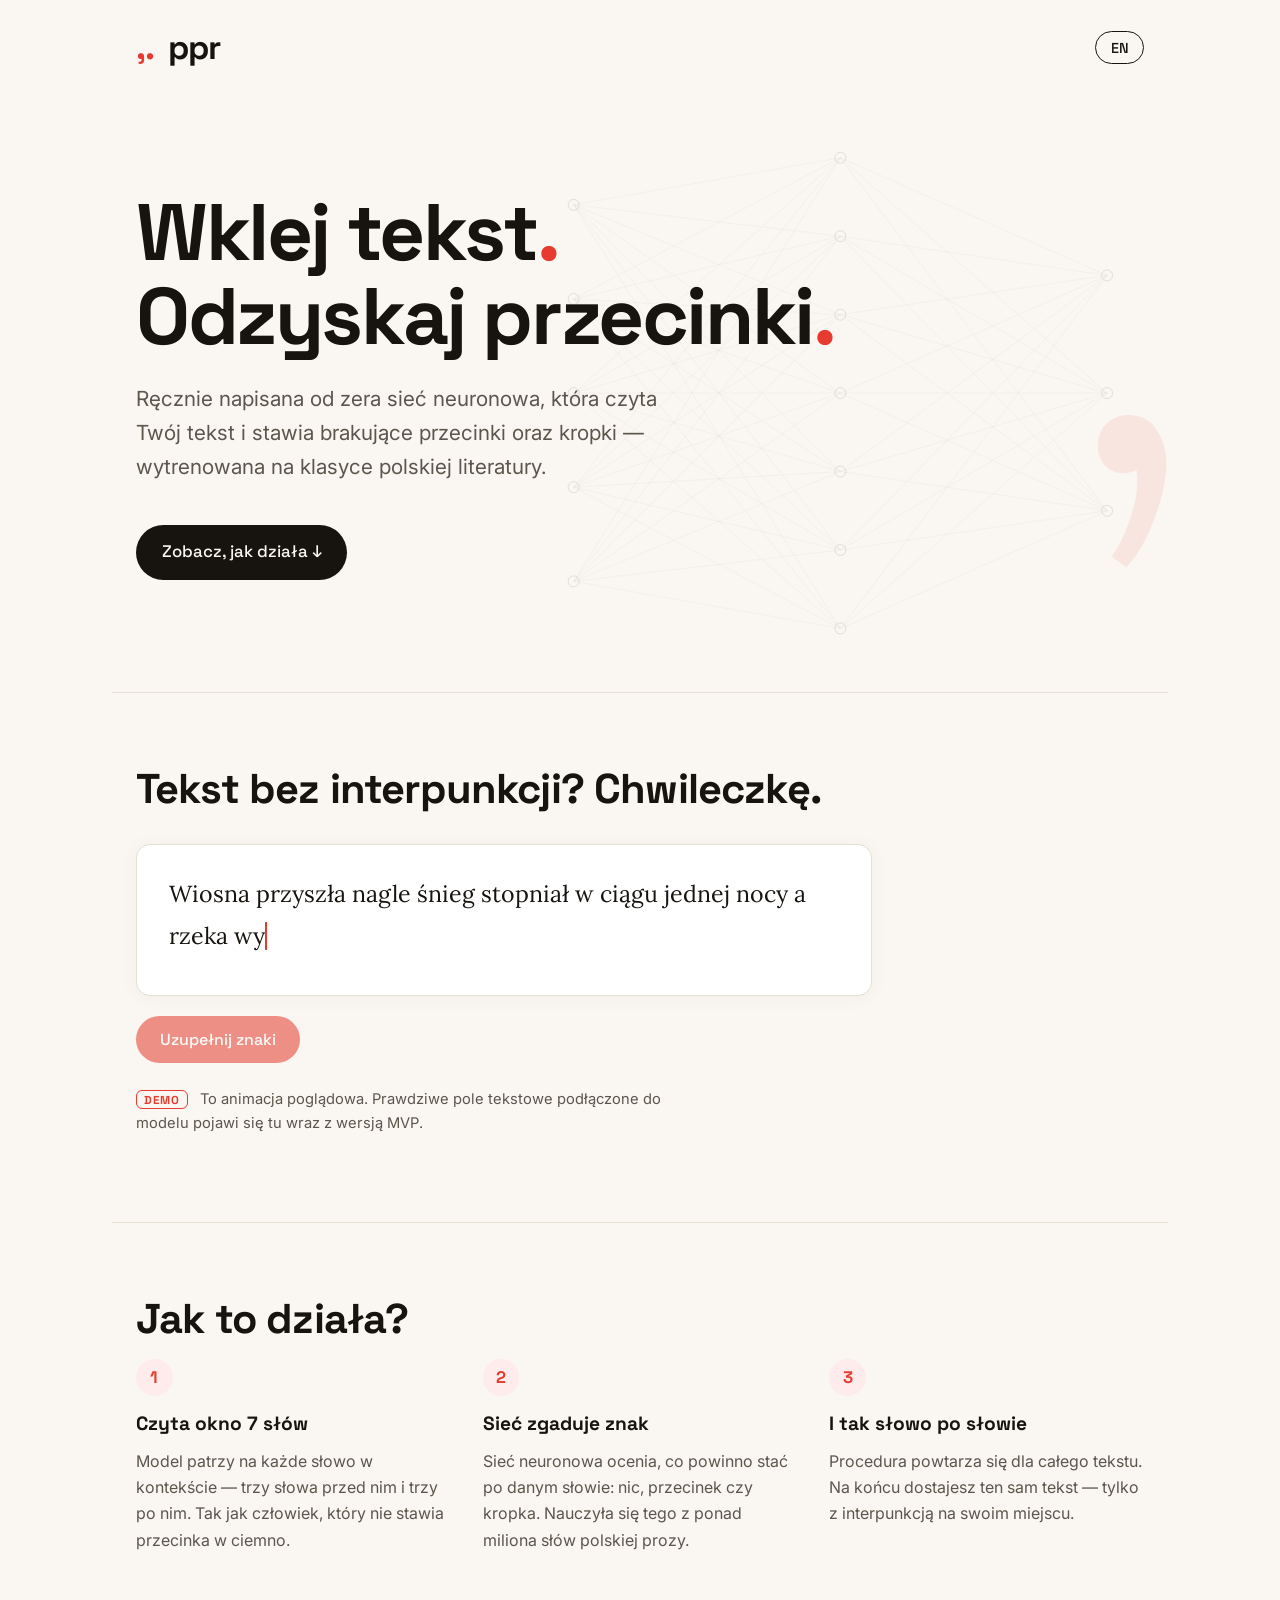
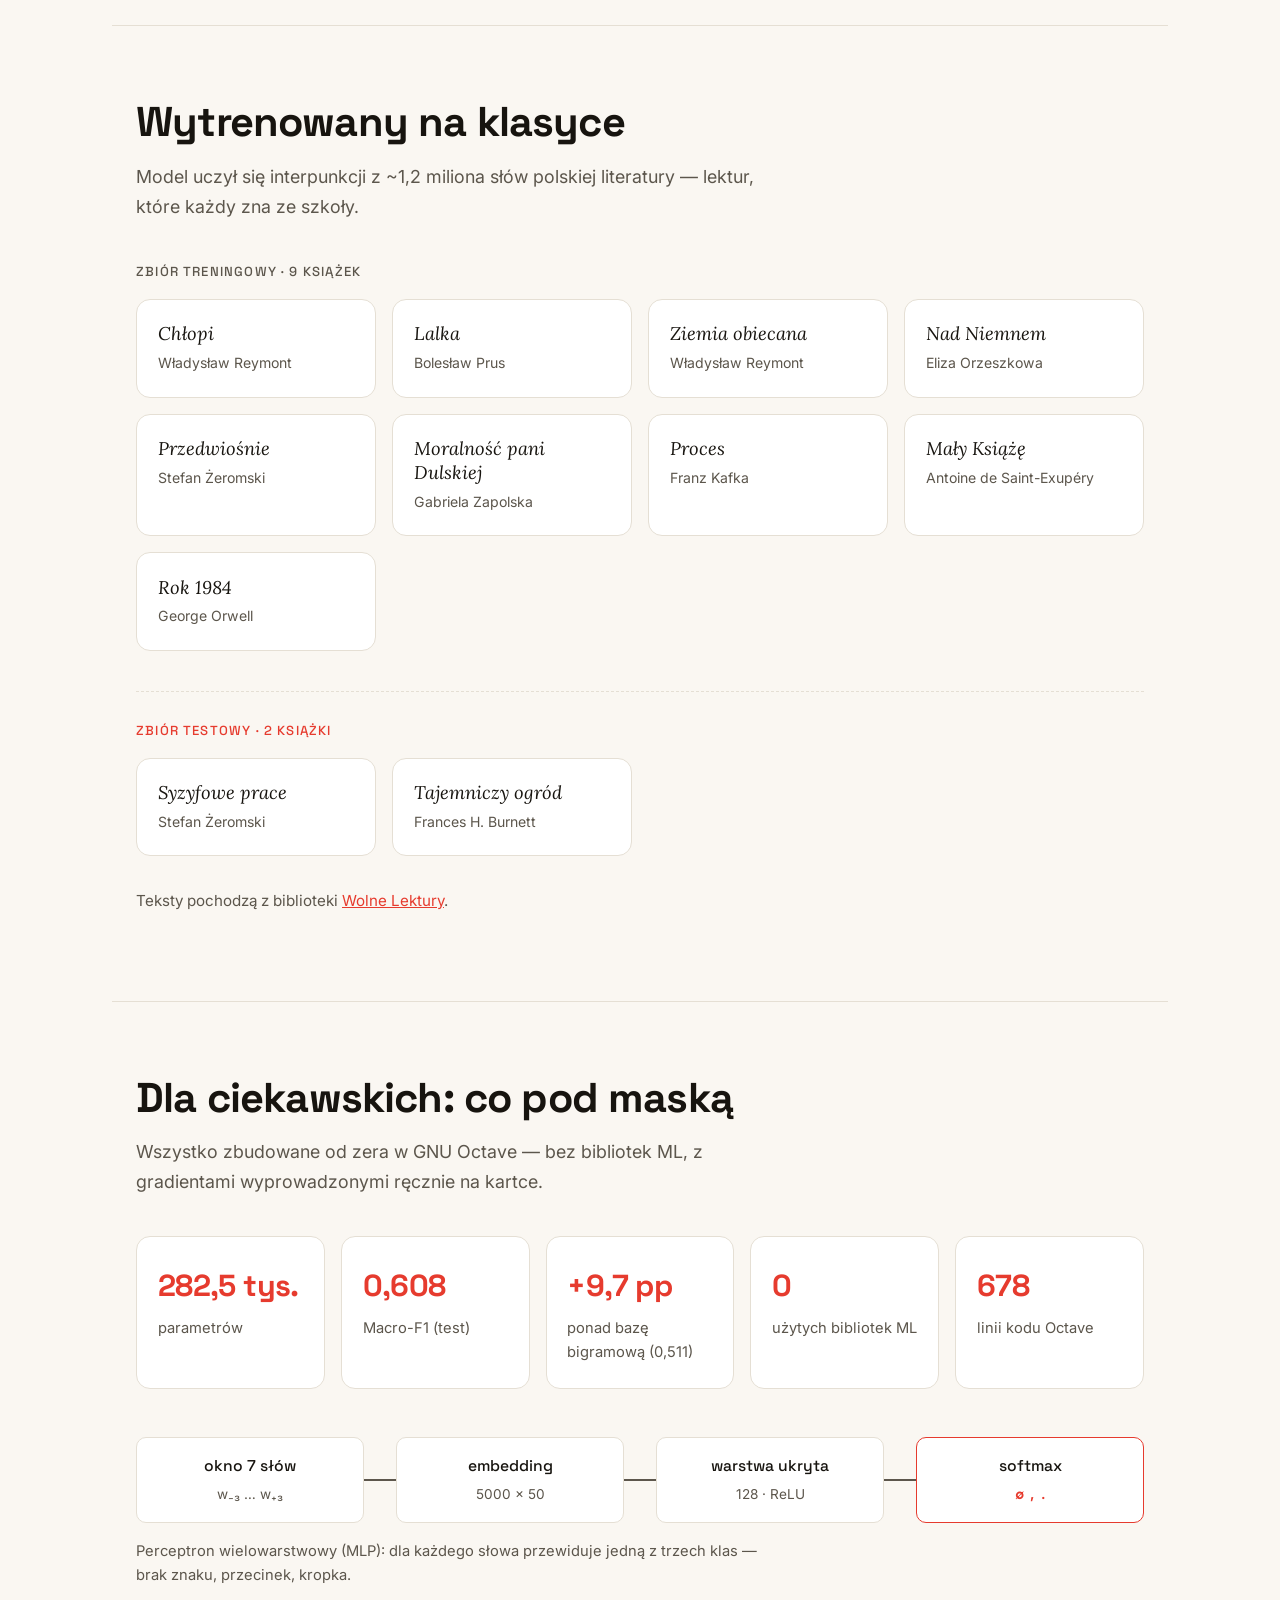
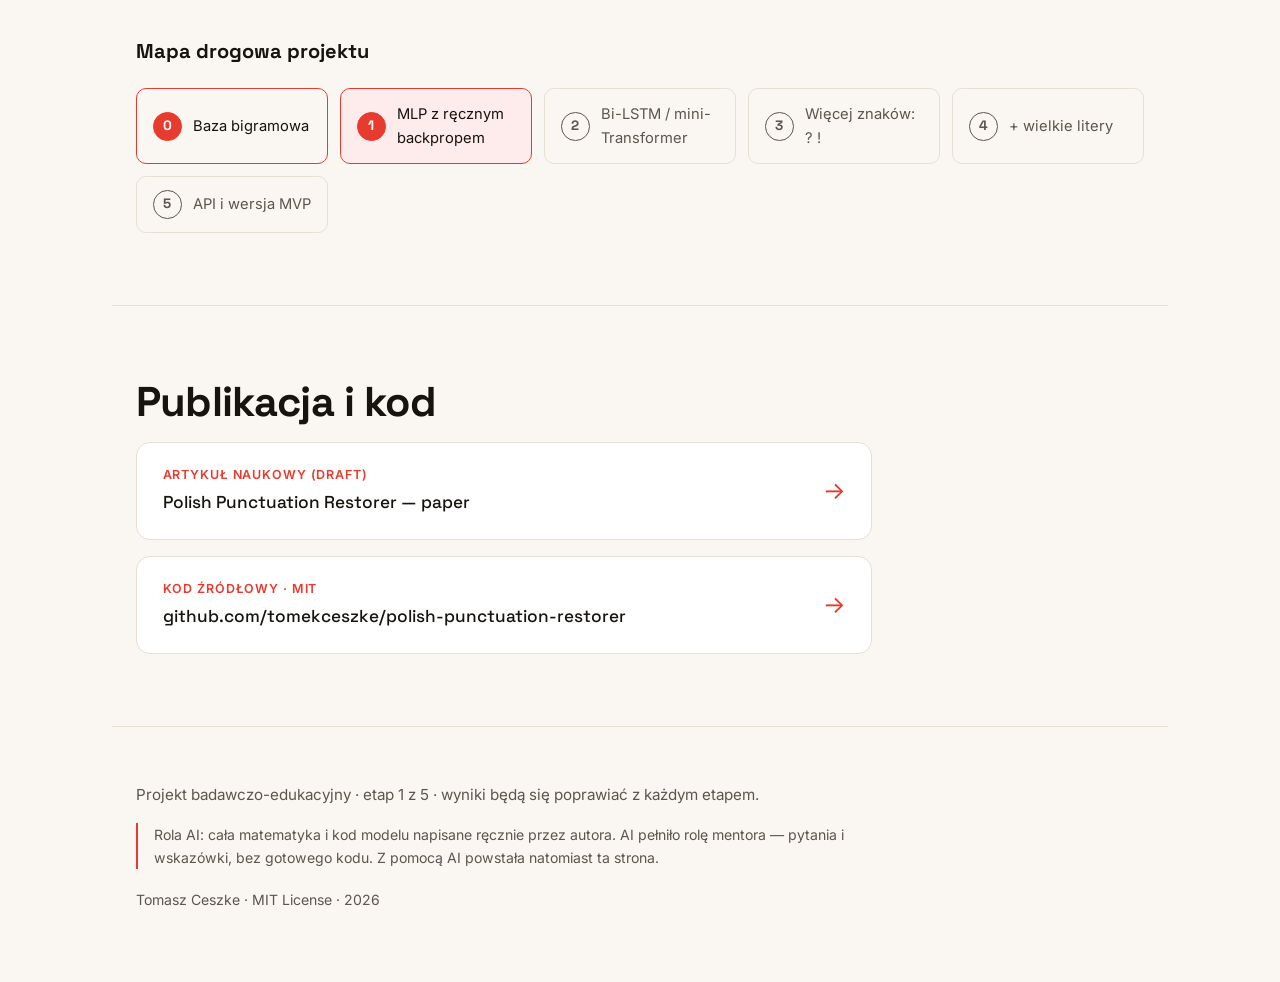
==== web/index.html @ 87b4efbb "fix(web): responsive architecture diagram Replace scaled SVG with HTML/CSS flow — text was unreadabl" ====
<!DOCTYPE html>
<html lang="pl">
<head>
  <meta charset="UTF-8">
  <meta name="viewport" content="width=device-width, initial-scale=1.0">
  <title>Polish Punctuation Restorer — przecinki wracają na miejsce</title>
  <meta name="description" content="Sieć neuronowa, która uzupełnia brakujące przecinki i kropki w polskim tekście. Projekt badawczy zbudowany od zera, wytrenowany na klasyce polskiej literatury.">
  <meta property="og:title" content="Polish Punctuation Restorer">
  <meta property="og:description" content="Wklej tekst. Odzyskaj przecinki. Sieć neuronowa wytrenowana na polskich lekturach.">
  <meta property="og:type" content="website">
  <meta property="og:url" content="https://tomek.ceszke.com/polish-punctuation-restorer/">
  <link rel="preconnect" href="https://fonts.googleapis.com">
  <link rel="preconnect" href="https://fonts.gstatic.com" crossorigin>
  <link href="https://fonts.googleapis.com/css2?family=Space+Grotesk:wght@500;700&family=Inter:wght@400;500;600&family=Lora:ital@0;1&display=swap" rel="stylesheet">
  <link rel="icon" href="data:image/svg+xml,<svg xmlns='http://www.w3.org/2000/svg' viewBox='0 0 100 100'><text y='80' font-size='90' fill='%23e63b2e'>,</text></svg>">
  <link rel="stylesheet" href="style.css">
</head>
<body>

<header class="site-header">
  <a class="logo" href="#" aria-label="Polish Punctuation Restorer">
    <span class="logo-mark">,</span><span class="logo-dot">.</span>
    <span class="logo-text">ppr</span>
  </a>
  <button class="lang-toggle" id="langToggle" aria-label="Switch language">EN</button>
</header>

<main>

  <!-- ============ HERO ============ -->
  <section class="hero">
    <div class="hero-net" id="heroNet" aria-hidden="true"></div>
    <div class="hero-glyph" aria-hidden="true">,</div>
    <h1 class="hero-title" data-i18n-html="hero.title">Wklej tekst<span class="accent">.</span><br>Odzyskaj przecinki<span class="accent">.</span></h1>
    <p class="hero-sub" data-i18n="hero.sub">Ręcznie napisana od zera sieć neuronowa, która czyta Twój tekst i stawia brakujące przecinki oraz kropki — wytrenowana na klasyce polskiej literatury.</p>
    <a class="hero-cta" href="#demo" data-i18n="hero.cta">Zobacz, jak działa ↓</a>
  </section>

  <!-- ============ DEMO ============ -->
  <section class="section demo-section" id="demo">
    <h2 class="section-title" data-i18n="demo.title">Tekst bez interpunkcji? Chwileczkę.</h2>
    <div class="demo">
      <div class="demo-box" id="demoBox" aria-live="polite"></div>
      <div class="demo-actions">
        <button class="demo-btn" id="demoBtn" tabindex="-1" data-i18n="demo.button">Uzupełnij znaki</button>
        <span class="demo-status" id="demoStatus"></span>
      </div>
      <p class="demo-note"><span class="demo-badge" data-i18n="demo.badge">DEMO</span> <span data-i18n="demo.note">To animacja poglądowa. Prawdziwe pole tekstowe podłączone do modelu pojawi się tu wraz z wersją MVP.</span></p>
    </div>
  </section>

  <!-- ============ HOW IT WORKS ============ -->
  <section class="section">
    <h2 class="section-title" data-i18n="how.title">Jak to działa?</h2>
    <div class="steps">
      <div class="step">
        <div class="step-num">1</div>
        <h3 data-i18n="how.s1.title">Czyta okno 7 słów</h3>
        <p data-i18n="how.s1.text">Model patrzy na każde słowo w kontekście — trzy słowa przed nim i trzy po nim. Tak jak człowiek, który nie stawia przecinka w ciemno.</p>
      </div>
      <div class="step">
        <div class="step-num">2</div>
        <h3 data-i18n="how.s2.title">Sieć zgaduje znak</h3>
        <p data-i18n="how.s2.text">Sieć neuronowa ocenia, co powinno stać po danym słowie: nic, przecinek czy kropka. Nauczyła się tego z ponad miliona słów polskiej prozy.</p>
      </div>
      <div class="step">
        <div class="step-num">3</div>
        <h3 data-i18n="how.s3.title">I tak słowo po słowie</h3>
        <p data-i18n="how.s3.text">Procedura powtarza się dla całego tekstu. Na końcu dostajesz ten sam tekst — tylko z interpunkcją na swoim miejscu.</p>
      </div>
    </div>
  </section>

  <!-- ============ BOOKS ============ -->
  <section class="section books-section">
    <h2 class="section-title" data-i18n="books.title">Wytrenowany na klasyce</h2>
    <p class="section-lead" data-i18n="books.lead">Model uczył się interpunkcji z ~1,2 miliona słów polskiej literatury — lektur, które każdy zna ze szkoły.</p>
    <p class="books-group-label" data-i18n="books.trainLabel">zbiór treningowy · 9 książek</p>
    <div class="books-grid">
      <div class="book"><span class="book-title">Chłopi</span><span class="book-author">Władysław Reymont</span></div>
      <div class="book"><span class="book-title">Lalka</span><span class="book-author">Bolesław Prus</span></div>
      <div class="book"><span class="book-title">Ziemia obiecana</span><span class="book-author">Władysław Reymont</span></div>
      <div class="book"><span class="book-title">Nad Niemnem</span><span class="book-author">Eliza Orzeszkowa</span></div>
      <div class="book"><span class="book-title">Przedwiośnie</span><span class="book-author">Stefan Żeromski</span></div>
      <div class="book"><span class="book-title">Moralność pani Dulskiej</span><span class="book-author">Gabriela Zapolska</span></div>
      <div class="book"><span class="book-title">Proces</span><span class="book-author">Franz Kafka</span></div>
      <div class="book"><span class="book-title">Mały Książę</span><span class="book-author">Antoine de Saint-Exupéry</span></div>
      <div class="book"><span class="book-title">Rok 1984</span><span class="book-author">George Orwell</span></div>
    </div>
    <p class="books-group-label books-group-test" data-i18n="books.testLabel">zbiór testowy · 2 książki</p>
    <div class="books-grid">
      <div class="book"><span class="book-title">Syzyfowe prace</span><span class="book-author">Stefan Żeromski</span></div>
      <div class="book"><span class="book-title">Tajemniczy ogród</span><span class="book-author">Frances H. Burnett</span></div>
    </div>
    <p class="books-credit" data-i18n-html="books.credit">Teksty pochodzą z biblioteki <a href="https://wolnelektury.pl" target="_blank" rel="noopener">Wolne Lektury</a>.</p>
  </section>

  <!-- ============ TECH ============ -->
  <section class="section tech-section">
    <h2 class="section-title" data-i18n="tech.title">Dla ciekawskich: co pod maską</h2>
    <p class="section-lead" data-i18n="tech.lead">Wszystko zbudowane od zera w GNU Octave — bez bibliotek ML, z gradientami wyprowadzonymi ręcznie na kartce.</p>

    <div class="facts-grid">
      <div class="fact"><span class="fact-value">282,5&nbsp;tys.</span><span class="fact-label" data-i18n="tech.f1">parametrów</span></div>
      <div class="fact"><span class="fact-value">0,608</span><span class="fact-label" data-i18n="tech.f2">Macro-F1 (test)</span></div>
      <div class="fact"><span class="fact-value">+9,7&nbsp;pp</span><span class="fact-label" data-i18n="tech.f3">ponad bazę bigramową (0,511)</span></div>
      <div class="fact"><span class="fact-value">0</span><span class="fact-label" data-i18n="tech.f4">użytych bibliotek ML</span></div>
      <div class="fact"><span class="fact-value">678</span><span class="fact-label" data-i18n="tech.f5">linii kodu Octave</span></div>
    </div>

    <figure class="arch" aria-label="Architecture: 7-word window, embedding, hidden ReLU layer, softmax">
      <div class="arch-flow">
        <div class="arch-node">
          <span class="arch-t1" data-i18n="tech.arch.in">okno 7 słów</span>
          <span class="arch-t2">w₋₃ … w₊₃</span>
        </div>
        <div class="arch-link"></div>
        <div class="arch-node">
          <span class="arch-t1">embedding</span>
          <span class="arch-t2">5000 × 50</span>
        </div>
        <div class="arch-link"></div>
        <div class="arch-node">
          <span class="arch-t1" data-i18n="tech.arch.hidden">warstwa ukryta</span>
          <span class="arch-t2">128 · ReLU</span>
        </div>
        <div class="arch-link"></div>
        <div class="arch-node arch-out">
          <span class="arch-t1">softmax</span>
          <span class="arch-t2">∅&nbsp;&nbsp;,&nbsp;&nbsp;.</span>
        </div>
      </div>
      <figcaption data-i18n="tech.archCaption">Perceptron wielowarstwowy (MLP): dla każdego słowa przewiduje jedną z trzech klas — brak znaku, przecinek, kropka.</figcaption>
    </figure>

    <h3 class="roadmap-title" data-i18n="tech.roadmapTitle">Mapa drogowa projektu</h3>
    <ol class="roadmap">
      <li class="done"><span class="stage">0</span><span data-i18n="tech.r0">Baza bigramowa</span></li>
      <li class="done current"><span class="stage">1</span><span data-i18n="tech.r1">MLP z ręcznym backpropem</span></li>
      <li><span class="stage">2</span><span data-i18n="tech.r2">Bi-LSTM / mini-Transformer</span></li>
      <li><span class="stage">3</span><span data-i18n="tech.r3">Więcej znaków: ? !</span></li>
      <li><span class="stage">4</span><span data-i18n="tech.r4">+ wielkie litery</span></li>
      <li><span class="stage">5</span><span data-i18n="tech.r5">API i wersja MVP</span></li>
    </ol>
  </section>

  <!-- ============ PAPER & CODE ============ -->
  <section class="section links-section">
    <h2 class="section-title" data-i18n="links.title">Publikacja i kod</h2>
    <div class="links-grid">
      <a class="link-card" href="https://github.com/tomekceszke/polish-punctuation-restorer/blob/main/paper/paper.md" target="_blank" rel="noopener">
        <span class="link-kicker" data-i18n="links.paperKicker">artykuł naukowy (draft)</span>
        <span class="link-name">Polish Punctuation Restorer — paper</span>
        <span class="link-arrow">→</span>
      </a>
      <a class="link-card" href="https://github.com/tomekceszke/polish-punctuation-restorer" target="_blank" rel="noopener">
        <span class="link-kicker" data-i18n="links.repoKicker">kod źródłowy · MIT</span>
        <span class="link-name">github.com/tomekceszke/polish-punctuation-restorer</span>
        <span class="link-arrow">→</span>
      </a>
    </div>
  </section>

</main>

<footer class="site-footer">
  <p data-i18n="footer.line1">Projekt badawczo-edukacyjny · etap 1 z 5 · wyniki będą się poprawiać z każdym etapem.</p>
  <p class="footer-ai" data-i18n="footer.ai">Rola AI: cała matematyka i kod modelu napisane ręcznie przez autora. AI pełniło rolę mentora — pytania i wskazówki, bez gotowego kodu. Z pomocą AI powstała natomiast ta strona.</p>
  <p class="footer-author">Tomasz Ceszke · MIT License · 2026</p>
</footer>

<script src="i18n.js"></script>
<script src="script.js"></script>
</body>
</html>
---- web/style.css ----
/* ===== Design tokens ===== */
:root {
  --bg: #faf7f2;
  --bg-raised: #ffffff;
  --ink: #17140f;
  --ink-soft: #5c564c;
  --accent: #e63b2e;
  --accent-soft: #fdeceb;
  --line: #e5dfd4;
  --font-display: "Space Grotesk", system-ui, sans-serif;
  --font-body: "Inter", system-ui, sans-serif;
  --font-serif: "Lora", Georgia, serif;
  --radius: 14px;
  --maxw: 66rem;
}

@media (prefers-color-scheme: dark) {
  :root {
    --bg: #14110c;
    --bg-raised: #1e1a14;
    --ink: #f1ece2;
    --ink-soft: #a89f8f;
    --accent: #ff5a4d;
    --accent-soft: #3a1c18;
    --line: #2e2921;
  }
}

* { box-sizing: border-box; }

html { scroll-behavior: smooth; }

body {
  margin: 0;
  background: var(--bg);
  color: var(--ink);
  font-family: var(--font-body);
  font-size: 1.0625rem;
  line-height: 1.65;
  -webkit-font-smoothing: antialiased;
}

.accent { color: var(--accent); }

a { color: inherit; }

/* ===== Header ===== */
.site-header {
  display: flex;
  justify-content: space-between;
  align-items: center;
  max-width: var(--maxw);
  margin: 0 auto;
  padding: 1.25rem 1.5rem;
}

.logo {
  font-family: var(--font-display);
  font-weight: 700;
  font-size: 2.1rem;
  text-decoration: none;
  letter-spacing: -0.02em;
}
.logo-mark, .logo-dot { color: var(--accent); }
.logo-text { margin-left: 0.35rem; }

.lang-toggle {
  font-family: var(--font-display);
  font-weight: 500;
  font-size: 0.9rem;
  padding: 0.4rem 0.9rem;
  border: 1.5px solid var(--ink);
  border-radius: 999px;
  background: transparent;
  color: var(--ink);
  cursor: pointer;
  transition: background 0.15s, color 0.15s;
}
.lang-toggle:hover { background: var(--ink); color: var(--bg); }

/* ===== Hero ===== */
.hero {
  position: relative;
  max-width: var(--maxw);
  margin: 0 auto;
  padding: 6rem 1.5rem 7rem;
  overflow: hidden;
}

.hero-net {
  position: absolute;
  inset: 0;
  left: 38%;
  pointer-events: none;
  user-select: none;
  opacity: 0.35;
}
.hero-net svg { width: 100%; height: 100%; display: block; }
.hero-net line {
  stroke: var(--ink-soft);
  stroke-width: 0.5;
  opacity: 0.28;
}
.hero-net circle {
  fill: none;
  stroke: var(--ink-soft);
  stroke-width: 1;
  opacity: 0.55;
}

.hero-glyph {
  position: absolute;
  top: -6rem;
  right: -2rem;
  font-family: var(--font-serif);
  font-size: 34rem;
  line-height: 1;
  color: var(--accent);
  opacity: 0.09;
  pointer-events: none;
  user-select: none;
}

.hero-title {
  font-family: var(--font-display);
  font-weight: 700;
  font-size: clamp(2.6rem, 7vw, 5rem);
  line-height: 1.04;
  letter-spacing: -0.03em;
  margin: 0 0 1.5rem;
  max-width: 18ch;
}

.hero-sub {
  font-size: clamp(1.05rem, 2vw, 1.3rem);
  color: var(--ink-soft);
  max-width: 34rem;
  margin: 0 0 2.5rem;
}

.hero-cta {
  display: inline-block;
  font-family: var(--font-display);
  font-weight: 500;
  font-size: 1.05rem;
  text-decoration: none;
  padding: 0.85rem 1.6rem;
  border-radius: 999px;
  background: var(--ink);
  color: var(--bg);
  transition: transform 0.15s, background 0.15s;
}
.hero-cta:hover { background: var(--accent); color: #fff; transform: translateY(-2px); }

/* ===== Sections ===== */
.section {
  max-width: var(--maxw);
  margin: 0 auto;
  padding: 4.5rem 1.5rem;
  border-top: 1px solid var(--line);
}

.section-title {
  font-family: var(--font-display);
  font-weight: 700;
  font-size: clamp(1.7rem, 4vw, 2.6rem);
  letter-spacing: -0.02em;
  line-height: 1.15;
  margin: 0 0 1rem;
}

.section-lead {
  color: var(--ink-soft);
  font-size: 1.12rem;
  max-width: 40rem;
  margin: 0 0 2.5rem;
}

/* ===== Demo ===== */
.demo { max-width: 46rem; }

.demo-box {
  font-family: var(--font-serif);
  font-size: clamp(1.15rem, 2.4vw, 1.45rem);
  line-height: 1.8;
  background: var(--bg-raised);
  border: 1.5px solid var(--line);
  border-radius: var(--radius);
  padding: 1.75rem 2rem;
  min-height: 9.5rem;
  margin: 2rem 0 1.25rem;
  box-shadow: 0 2px 20px rgba(0,0,0,0.04);
}

.demo-box .caret {
  display: inline-block;
  width: 2px;
  height: 1.2em;
  background: var(--accent);
  vertical-align: text-bottom;
  animation: blink 0.9s steps(1) infinite;
}
@keyframes blink { 50% { opacity: 0; } }

.demo-box .mark {
  display: inline-block;
  color: var(--accent);
  font-weight: 700;
  width: 0;
  opacity: 0;
  transform: scale(0) translateY(0.15em);
}
.demo-box .mark.on {
  width: auto;
  opacity: 1;
  transform: scale(1);
  transition: transform 0.35s cubic-bezier(0.2, 2.2, 0.4, 1), opacity 0.2s;
}

.demo-actions {
  display: flex;
  align-items: center;
  gap: 1rem;
}

.demo-btn {
  font-family: var(--font-display);
  font-weight: 500;
  font-size: 1rem;
  padding: 0.8rem 1.5rem;
  border: none;
  border-radius: 999px;
  background: var(--accent);
  color: #fff;
  cursor: default;
  pointer-events: none;
  transition: transform 0.12s, box-shadow 0.12s, opacity 0.2s;
  opacity: 0.55;
}
.demo-btn.armed { opacity: 1; box-shadow: 0 4px 18px rgba(230, 59, 46, 0.35); }
.demo-btn.pressed { transform: scale(0.93); box-shadow: none; }

.demo-status {
  color: var(--ink-soft);
  font-size: 0.95rem;
  min-height: 1.4em;
}
.demo-status.working::after {
  content: "";
  display: inline-block;
  width: 0.85em; height: 0.85em;
  margin-left: 0.45em;
  border: 2px solid var(--accent);
  border-top-color: transparent;
  border-radius: 50%;
  vertical-align: -0.1em;
  animation: spin 0.7s linear infinite;
}
@keyframes spin { to { transform: rotate(360deg); } }

.demo-note {
  margin-top: 1.5rem;
  color: var(--ink-soft);
  font-size: 0.92rem;
  max-width: 36rem;
}

.demo-badge {
  font-family: var(--font-display);
  font-weight: 700;
  font-size: 0.72rem;
  letter-spacing: 0.08em;
  color: var(--accent);
  border: 1.5px solid var(--accent);
  border-radius: 6px;
  padding: 0.1rem 0.45rem;
  margin-right: 0.5rem;
  vertical-align: 0.08em;
}

/* ===== Steps ===== */
.steps {
  display: grid;
  grid-template-columns: repeat(auto-fit, minmax(15rem, 1fr));
  gap: 2rem;
}

.step h3 {
  font-family: var(--font-display);
  font-size: 1.2rem;
  margin: 0.75rem 0 0.5rem;
}
.step p { margin: 0; color: var(--ink-soft); font-size: 1rem; }

.step-num {
  font-family: var(--font-display);
  font-weight: 700;
  font-size: 1.05rem;
  width: 2.3rem; height: 2.3rem;
  display: flex; align-items: center; justify-content: center;
  border-radius: 50%;
  background: var(--accent-soft);
  color: var(--accent);
}

/* ===== Books ===== */
.books-group-label {
  font-family: var(--font-display);
  font-weight: 500;
  font-size: 0.82rem;
  letter-spacing: 0.09em;
  text-transform: uppercase;
  color: var(--ink-soft);
  margin: 0 0 1rem;
}
.books-group-test {
  margin-top: 2.5rem;
  padding-top: 1.75rem;
  border-top: 1px dashed var(--line);
  color: var(--accent);
}

.books-grid {
  display: grid;
  grid-template-columns: repeat(auto-fill, minmax(13rem, 1fr));
  gap: 1rem;
}

.book {
  background: var(--bg-raised);
  border: 1.5px solid var(--line);
  border-radius: var(--radius);
  padding: 1.4rem 1.3rem;
  display: flex;
  flex-direction: column;
  gap: 0.3rem;
  transition: transform 0.15s, border-color 0.15s;
}
.book:hover { transform: translateY(-3px); border-color: var(--accent); }

.book-title {
  font-family: var(--font-serif);
  font-style: italic;
  font-size: 1.15rem;
  line-height: 1.3;
}
.book-author { color: var(--ink-soft); font-size: 0.88rem; }

.books-credit { margin-top: 2rem; color: var(--ink-soft); font-size: 0.95rem; }
.books-credit a { color: var(--accent); }

/* ===== Tech ===== */
.facts-grid {
  display: grid;
  grid-template-columns: repeat(auto-fit, minmax(10rem, 1fr));
  gap: 1rem;
  margin-bottom: 3rem;
}

.fact {
  background: var(--bg-raised);
  border: 1.5px solid var(--line);
  border-radius: var(--radius);
  padding: 1.5rem 1.3rem;
  display: flex;
  flex-direction: column;
  gap: 0.25rem;
}

.fact-value {
  font-family: var(--font-display);
  font-weight: 700;
  font-size: 1.9rem;
  letter-spacing: -0.02em;
  color: var(--accent);
}
.fact-label { color: var(--ink-soft); font-size: 0.92rem; }

.arch { margin: 0 0 3rem; }

.arch-flow {
  display: flex;
  align-items: stretch;
}

.arch-node {
  flex: 1;
  display: flex;
  flex-direction: column;
  align-items: center;
  justify-content: center;
  gap: 0.2rem;
  text-align: center;
  background: var(--bg-raised);
  border: 1.5px solid var(--line);
  border-radius: 10px;
  padding: 1rem 0.75rem;
}
.arch-out { border-color: var(--accent); }

.arch-t1 { font-family: var(--font-display); font-weight: 500; font-size: 0.98rem; }
.arch-t2 { font-size: 0.85rem; color: var(--ink-soft); }
.arch-out .arch-t2 { color: var(--accent); font-weight: 700; }

.arch-link {
  flex: none;
  align-self: center;
  width: 2rem;
  height: 1.5px;
  background: var(--ink-soft);
}

.arch figcaption { color: var(--ink-soft); font-size: 0.92rem; margin-top: 1rem; max-width: 40rem; }

@media (max-width: 640px) {
  .arch-flow { flex-direction: column; }
  .arch-node { width: 100%; flex: none; }
  .arch-link { width: 1.5px; height: 1.5rem; }
}

.roadmap-title {
  font-family: var(--font-display);
  font-size: 1.25rem;
  margin: 0 0 1.25rem;
}

.roadmap {
  list-style: none;
  margin: 0;
  padding: 0;
  display: grid;
  grid-template-columns: repeat(auto-fit, minmax(10.5rem, 1fr));
  gap: 0.75rem;
}

.roadmap li {
  display: flex;
  align-items: center;
  gap: 0.7rem;
  border: 1.5px solid var(--line);
  border-radius: 10px;
  padding: 0.8rem 1rem;
  font-size: 0.92rem;
  color: var(--ink-soft);
}
.roadmap li.done { border-color: var(--accent); color: var(--ink); }
.roadmap li.current { background: var(--accent-soft); }

.roadmap .stage {
  font-family: var(--font-display);
  font-weight: 700;
  flex: none;
  width: 1.8rem; height: 1.8rem;
  display: flex; align-items: center; justify-content: center;
  border-radius: 50%;
  border: 1.5px solid currentColor;
  font-size: 0.85rem;
}
.roadmap li.done .stage { background: var(--accent); border-color: var(--accent); color: #fff; }

/* ===== Links ===== */
.links-grid { display: grid; gap: 1rem; max-width: 46rem; }

.link-card {
  display: grid;
  grid-template-columns: 1fr auto;
  grid-template-areas: "kicker arrow" "name arrow";
  align-items: center;
  gap: 0.15rem 1rem;
  text-decoration: none;
  background: var(--bg-raised);
  border: 1.5px solid var(--line);
  border-radius: var(--radius);
  padding: 1.4rem 1.6rem;
  transition: transform 0.15s, border-color 0.15s;
}
.link-card:hover { transform: translateY(-3px); border-color: var(--accent); }

.link-kicker {
  grid-area: kicker;
  font-size: 0.78rem;
  font-weight: 600;
  letter-spacing: 0.07em;
  text-transform: uppercase;
  color: var(--accent);
}
.link-name {
  grid-area: name;
  font-family: var(--font-display);
  font-weight: 500;
  font-size: 1.08rem;
  overflow-wrap: anywhere;
}
.link-arrow {
  grid-area: arrow;
  font-size: 1.5rem;
  color: var(--accent);
}

/* ===== Footer ===== */
.site-footer {
  border-top: 1px solid var(--line);
  max-width: var(--maxw);
  margin: 0 auto;
  padding: 2.5rem 1.5rem 3.5rem;
  color: var(--ink-soft);
  font-size: 0.95rem;
}
.footer-ai {
  margin-top: 0.8rem;
  font-size: 0.88rem;
  max-width: 46rem;
  padding-left: 1rem;
  border-left: 2px solid var(--accent);
}
.footer-author { margin-top: 1.2rem; font-size: 0.88rem; }

/* ===== Motion & small screens ===== */
@media (prefers-reduced-motion: reduce) {
  html { scroll-behavior: auto; }
  * { animation: none !important; transition: none !important; }
}

@media (max-width: 480px) {
  .hero { padding: 3.5rem 1.5rem 4.5rem; }
  .hero-glyph { font-size: 20rem; top: -4rem; right: -3rem; }
  .hero-net { left: 15%; opacity: 0.22; }
  .section { padding: 3rem 1.5rem; }
  .demo-box { padding: 1.25rem 1.35rem; }
}
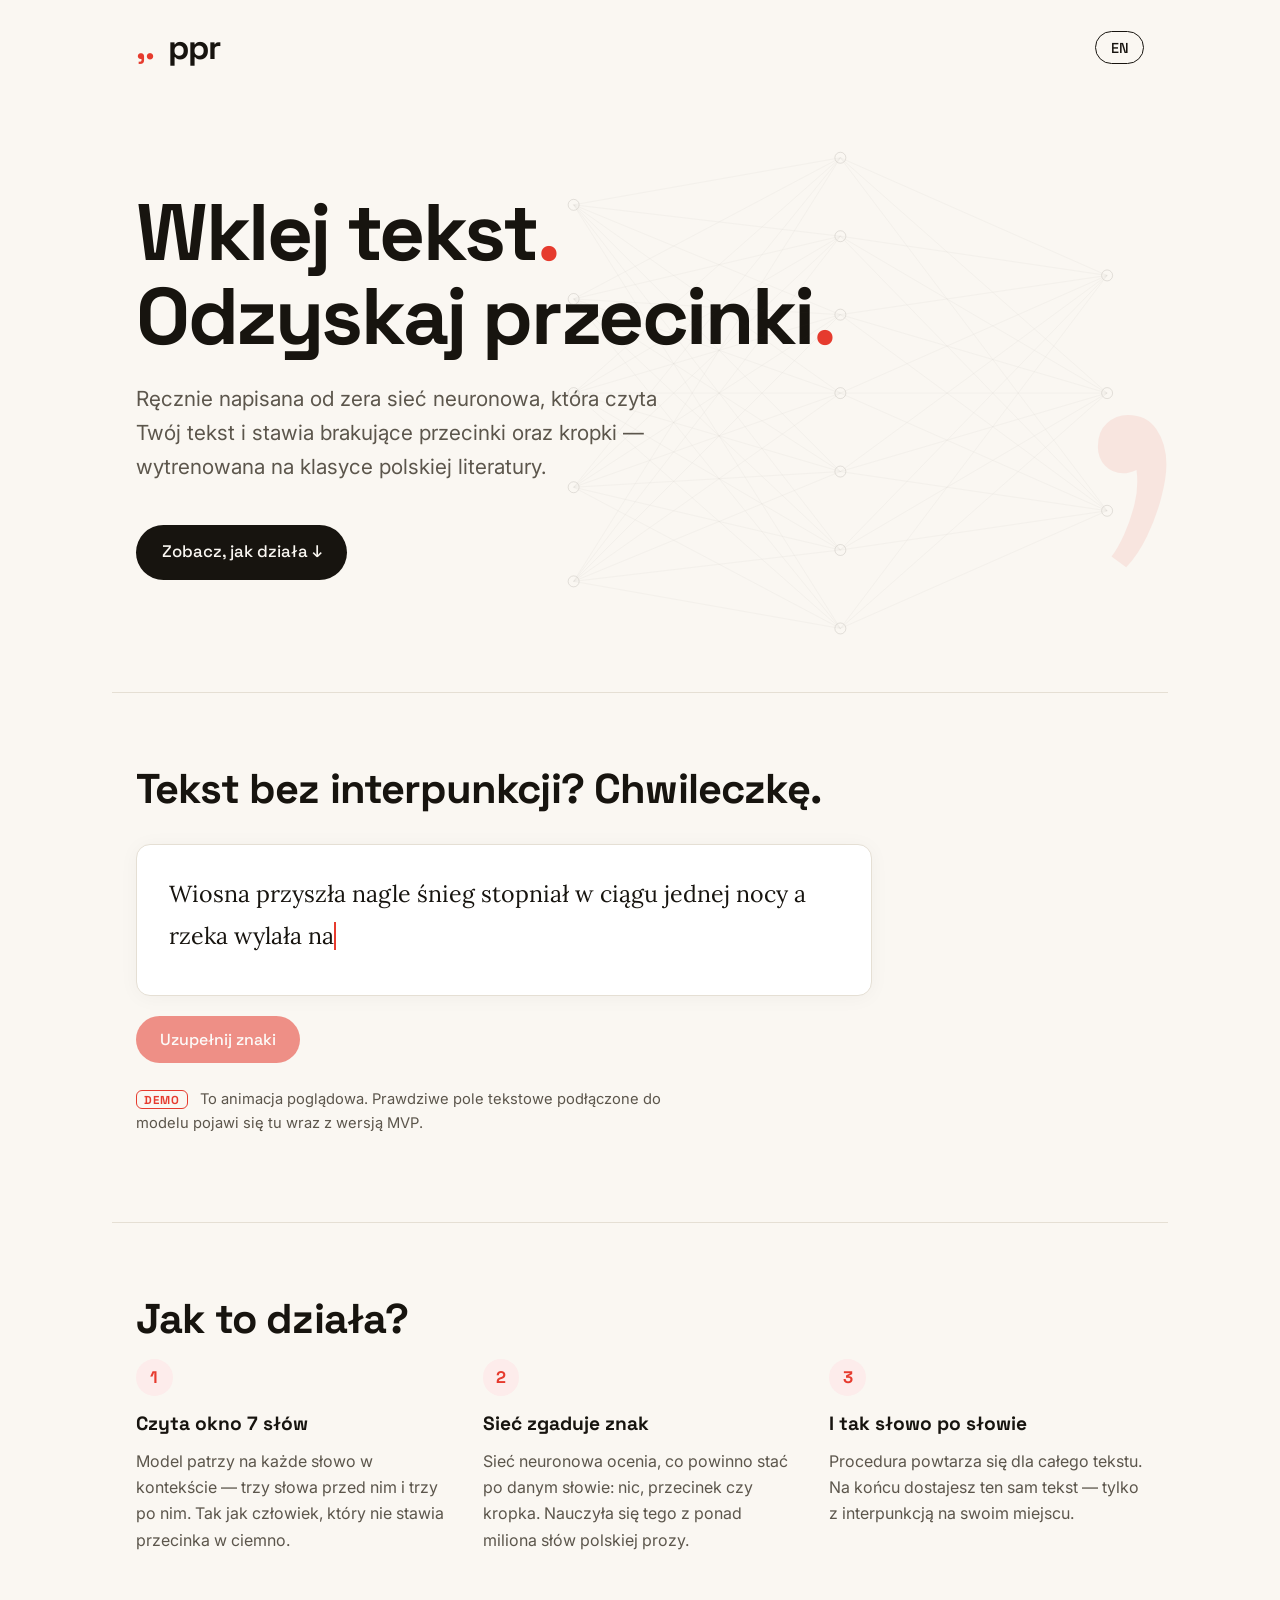
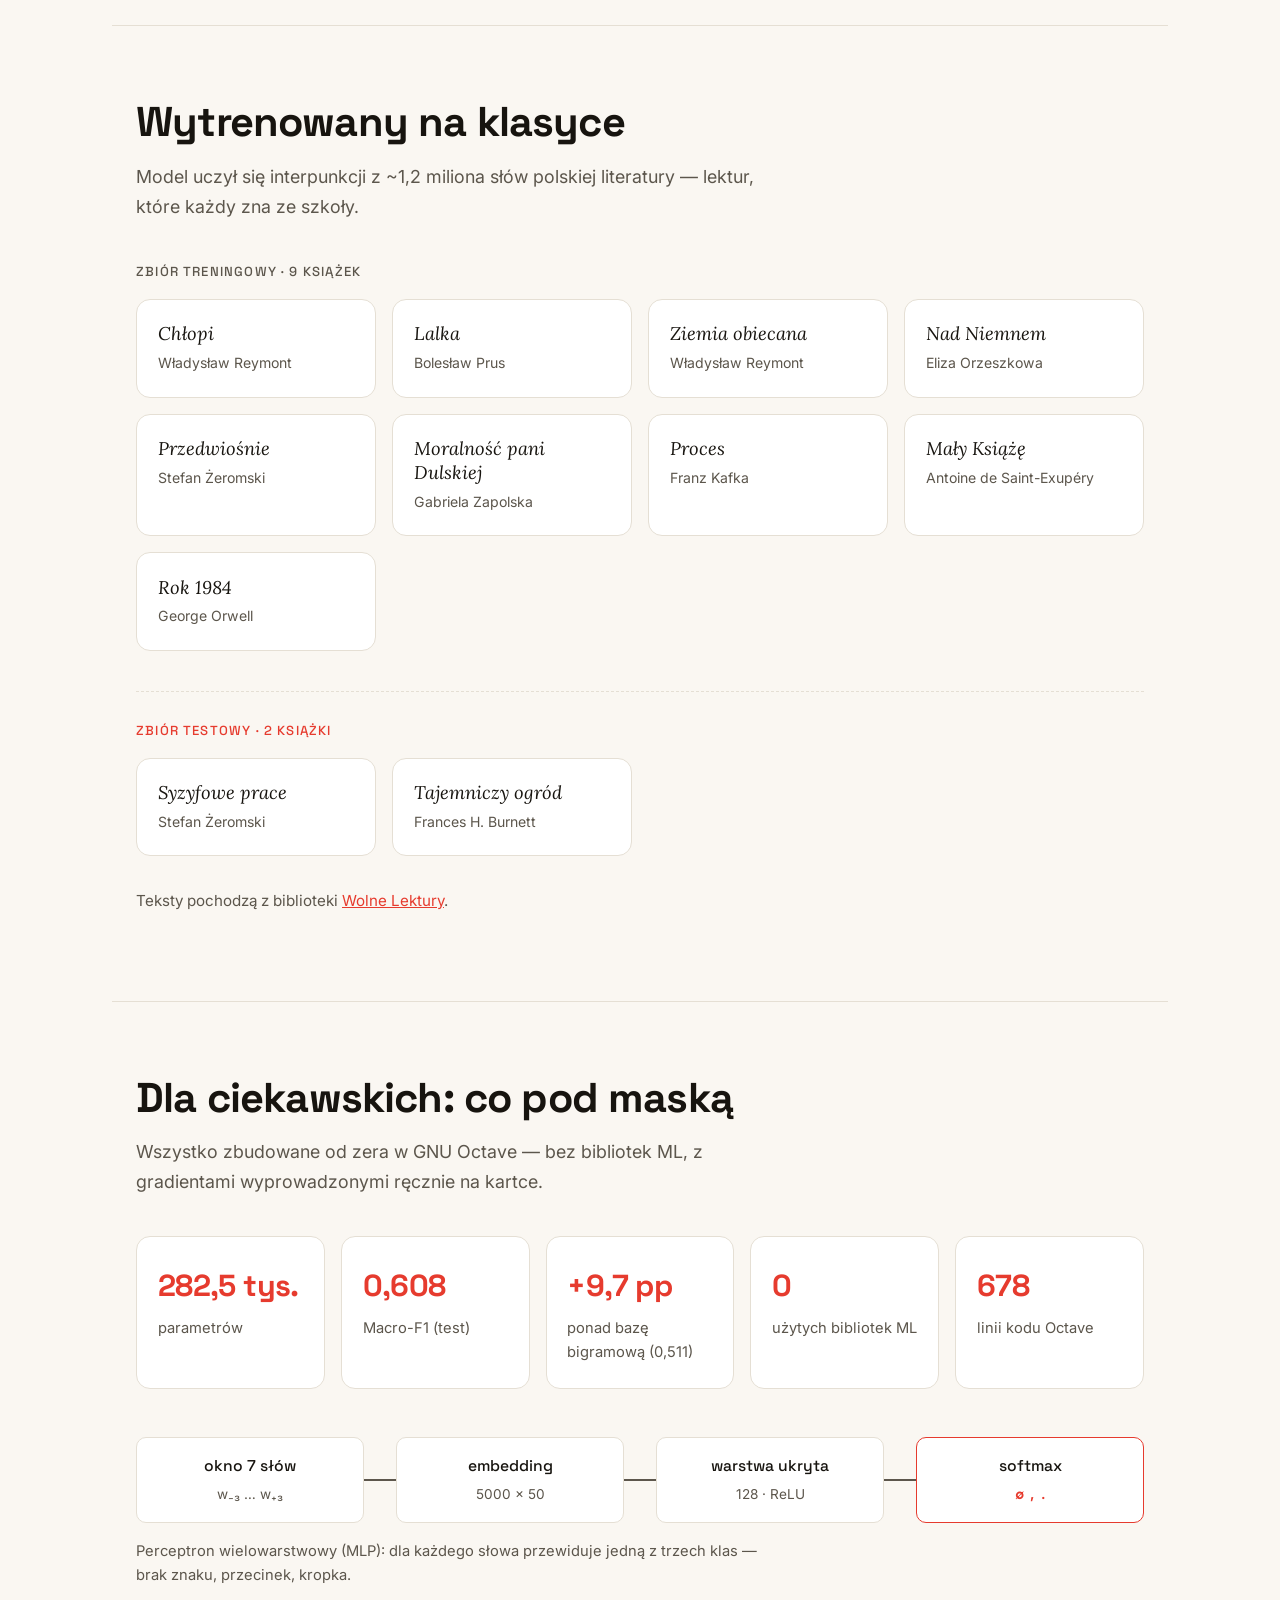
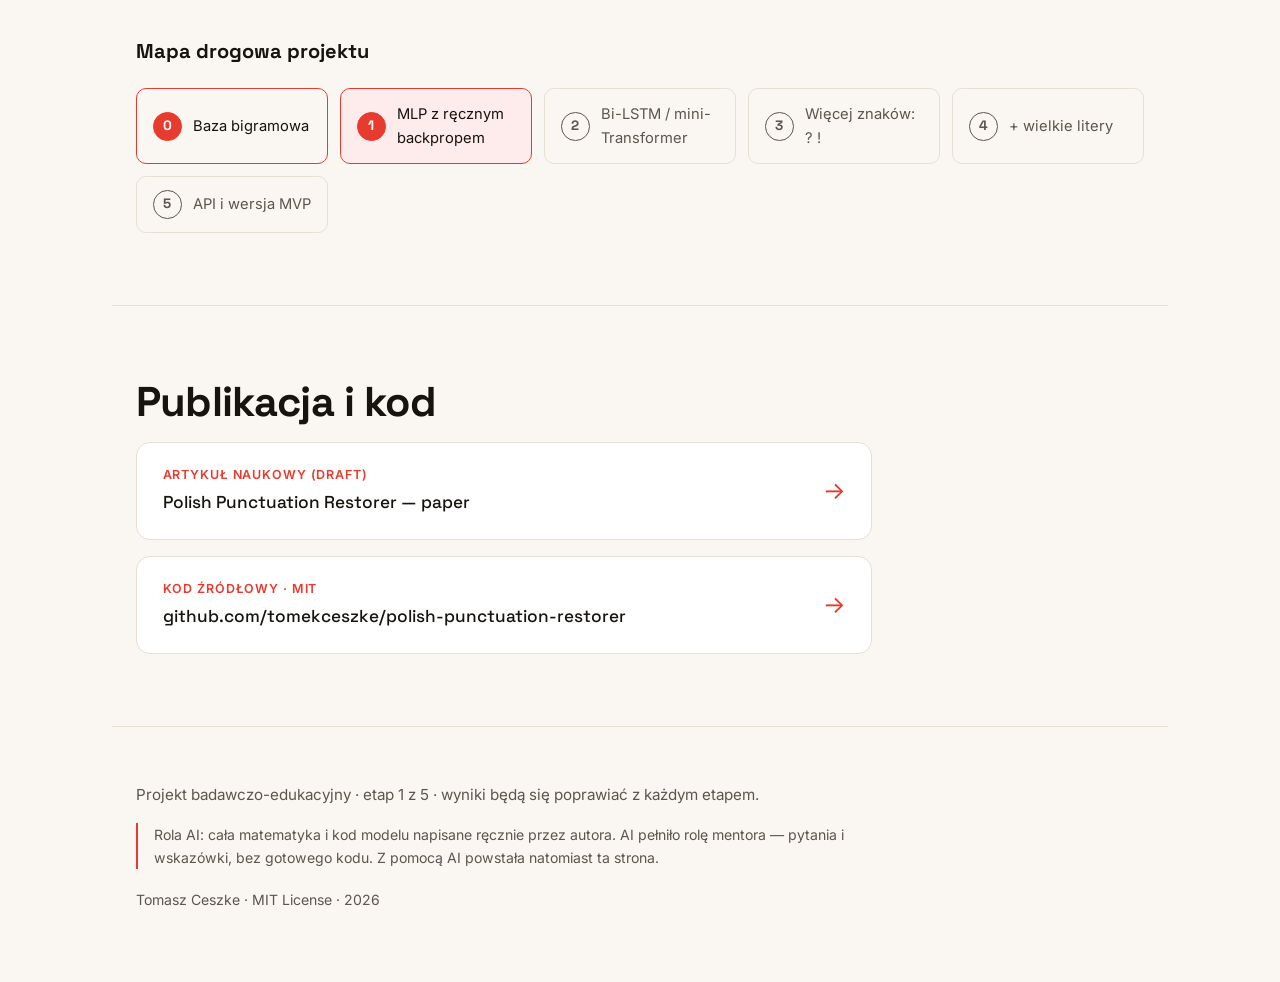
==== commit dd8d73f0: "ci: cache-bust asset links on deploy Pages serves max-age=600; after a deploy, cached style.css coul" ====
--- a/web/index.html
+++ b/web/index.html
@@ -13,7 +13,7 @@
   <link rel="preconnect" href="https://fonts.gstatic.com" crossorigin>
   <link href="https://fonts.googleapis.com/css2?family=Space+Grotesk:wght@500;700&family=Inter:wght@400;500;600&family=Lora:ital@0;1&display=swap" rel="stylesheet">
   <link rel="icon" href="data:image/svg+xml,<svg xmlns='http://www.w3.org/2000/svg' viewBox='0 0 100 100'><text y='80' font-size='90' fill='%23e63b2e'>,</text></svg>">
-  <link rel="stylesheet" href="style.css">
+  <link rel="stylesheet" href="style.css?v=dev">
 </head>
 <body>
 
@@ -169,7 +169,7 @@
   <p class="footer-author">Tomasz Ceszke · MIT License · 2026</p>
 </footer>
 
-<script src="i18n.js"></script>
-<script src="script.js"></script>
+<script src="i18n.js?v=dev"></script>
+<script src="script.js?v=dev"></script>
 </body>
 </html>
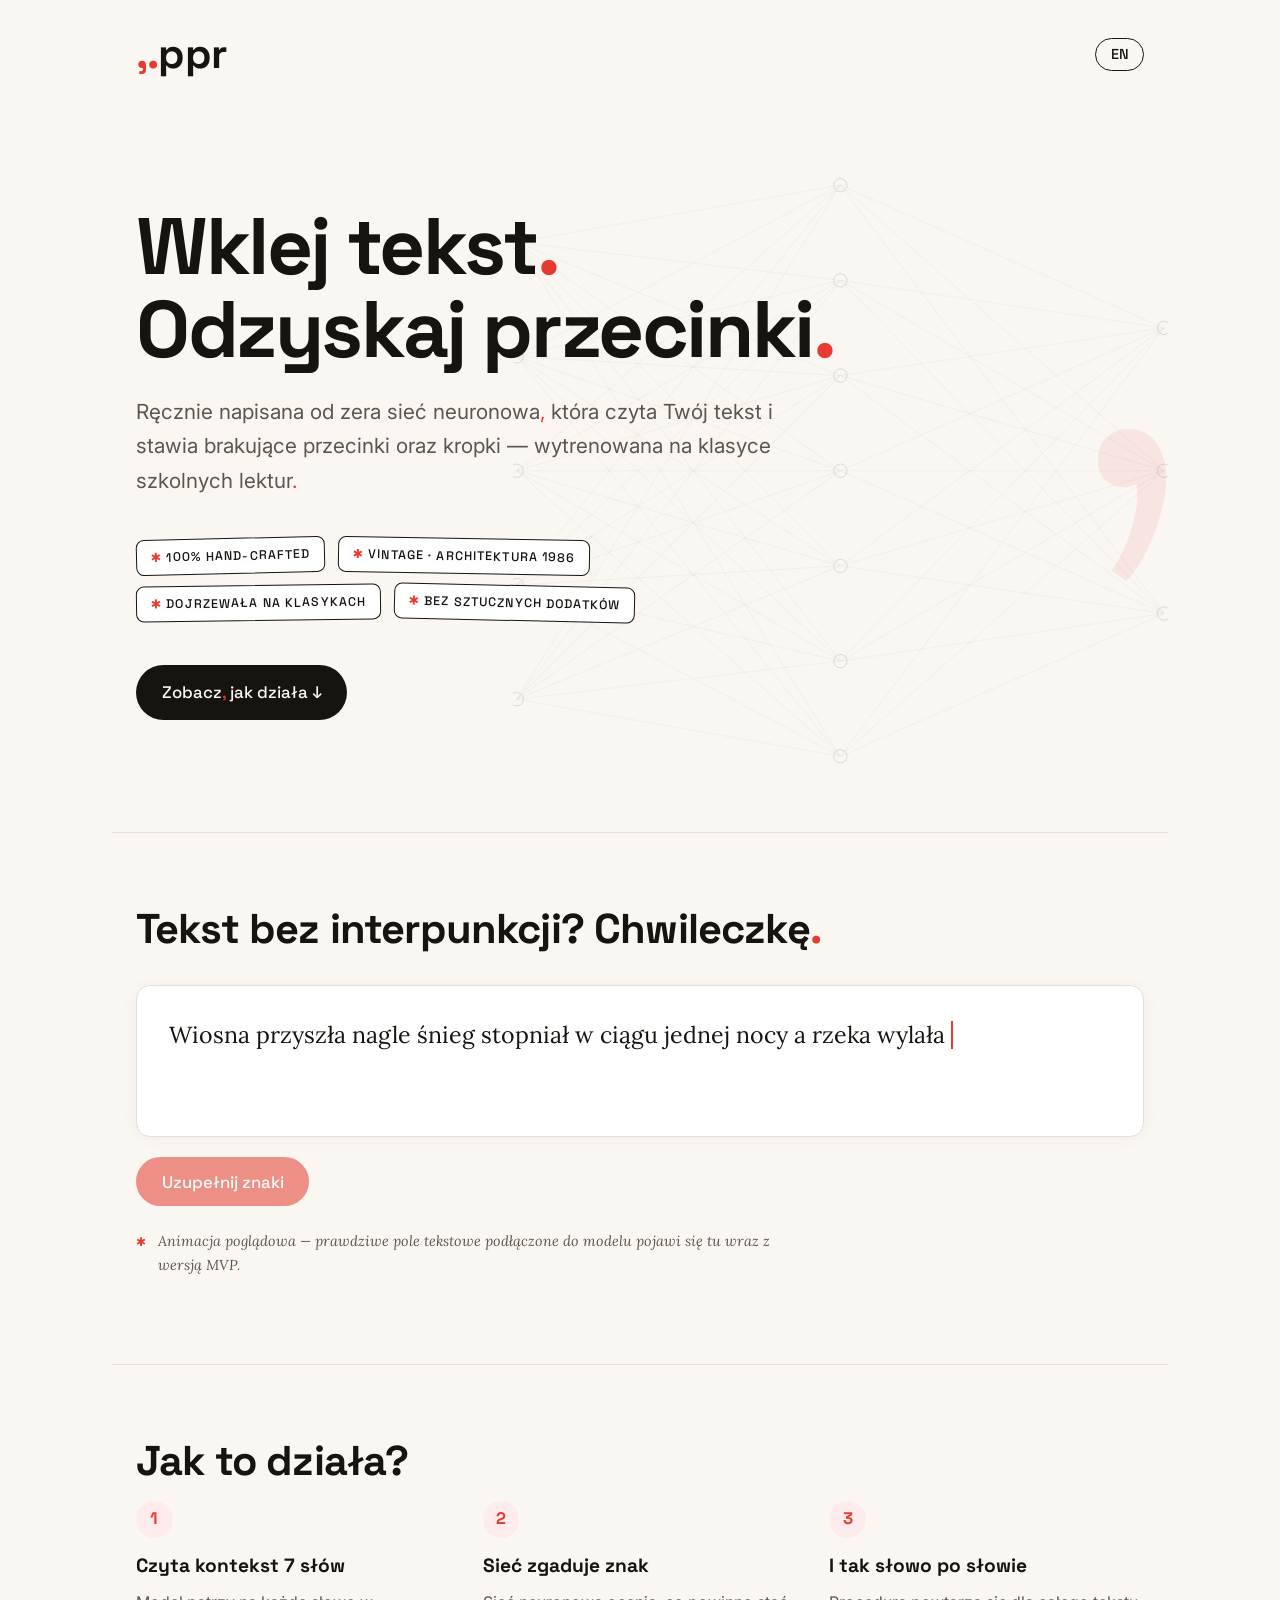
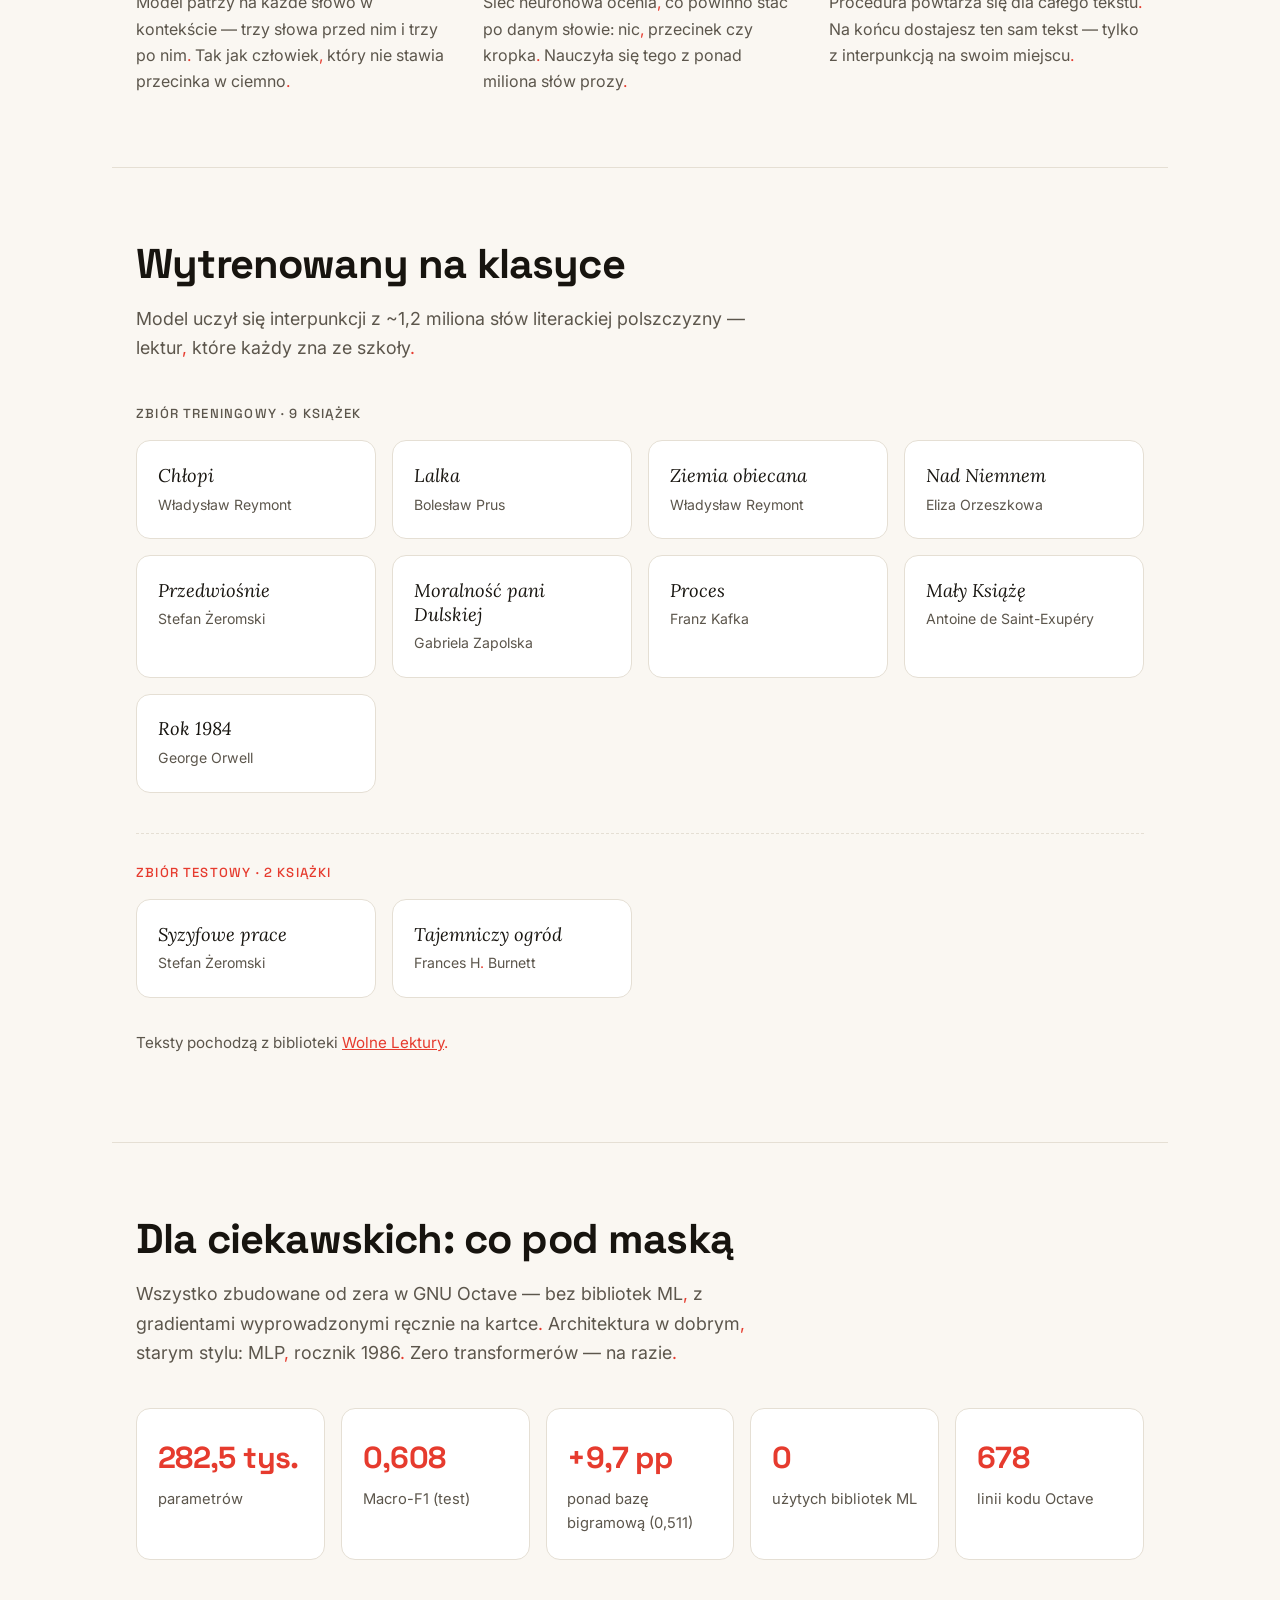
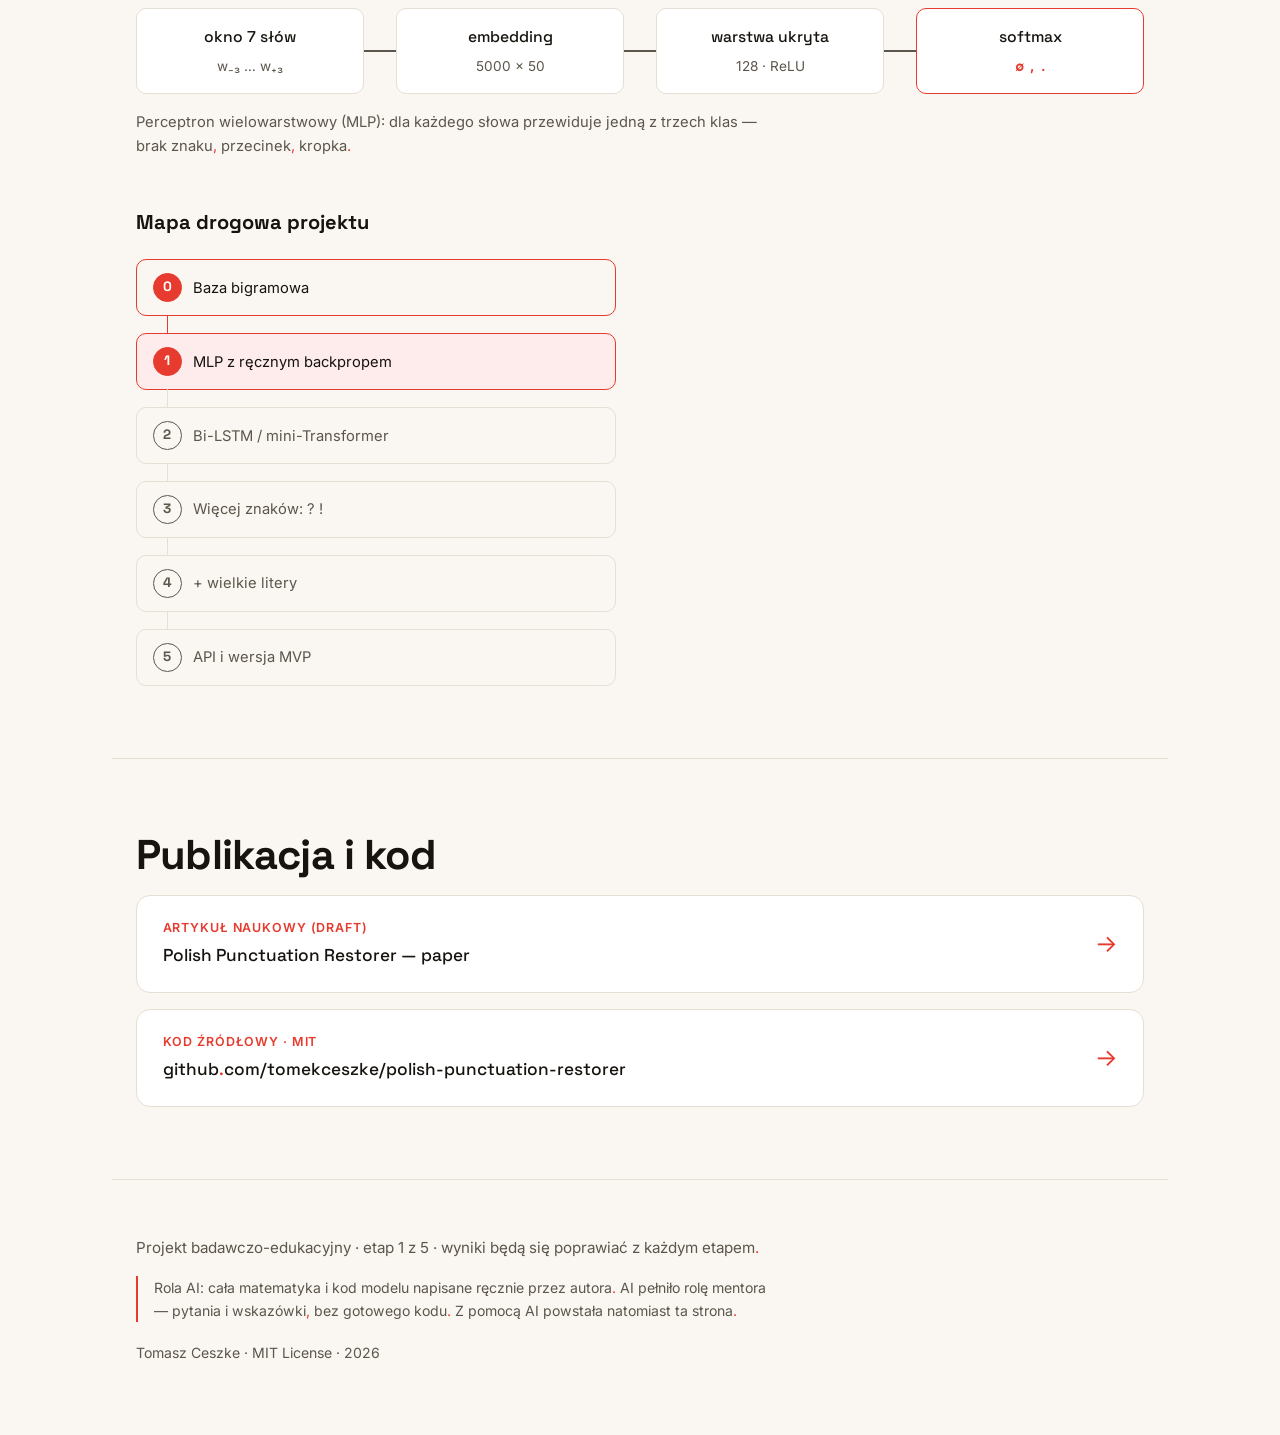
==== commit c3a651ce: "feat(web): craft badges, punctuation motif, review fixes - hero: buzzword craft badges (hand-crafted" ====
--- a/web/index.html
+++ b/web/index.html
@@ -4,7 +4,7 @@
   <meta charset="UTF-8">
   <meta name="viewport" content="width=device-width, initial-scale=1.0">
   <title>Polish Punctuation Restorer — przecinki wracają na miejsce</title>
-  <meta name="description" content="Sieć neuronowa, która uzupełnia brakujące przecinki i kropki w polskim tekście. Projekt badawczy zbudowany od zera, wytrenowany na klasyce polskiej literatury.">
+  <meta name="description" content="Sieć neuronowa, która uzupełnia brakujące przecinki i kropki w polskim tekście. Projekt badawczy zbudowany od zera, wytrenowany na szkolnych lekturach.">
   <meta property="og:title" content="Polish Punctuation Restorer">
   <meta property="og:description" content="Wklej tekst. Odzyskaj przecinki. Sieć neuronowa wytrenowana na polskich lekturach.">
   <meta property="og:type" content="website">
@@ -13,14 +13,13 @@
   <link rel="preconnect" href="https://fonts.gstatic.com" crossorigin>
   <link href="https://fonts.googleapis.com/css2?family=Space+Grotesk:wght@500;700&family=Inter:wght@400;500;600&family=Lora:ital@0;1&display=swap" rel="stylesheet">
   <link rel="icon" href="data:image/svg+xml,<svg xmlns='http://www.w3.org/2000/svg' viewBox='0 0 100 100'><text y='80' font-size='90' fill='%23e63b2e'>,</text></svg>">
-  <link rel="stylesheet" href="style.css?v=dev">
+  <link rel="stylesheet" href="style.css">
 </head>
 <body>
 
 <header class="site-header">
   <a class="logo" href="#" aria-label="Polish Punctuation Restorer">
-    <span class="logo-mark">,</span><span class="logo-dot">.</span>
-    <span class="logo-text">ppr</span>
+    <span class="logo-mark">,</span><span class="logo-dot">.</span><span class="logo-text">ppr</span>
   </a>
   <button class="lang-toggle" id="langToggle" aria-label="Switch language">EN</button>
 </header>
@@ -32,7 +31,13 @@
     <div class="hero-net" id="heroNet" aria-hidden="true"></div>
     <div class="hero-glyph" aria-hidden="true">,</div>
     <h1 class="hero-title" data-i18n-html="hero.title">Wklej tekst<span class="accent">.</span><br>Odzyskaj przecinki<span class="accent">.</span></h1>
-    <p class="hero-sub" data-i18n="hero.sub">Ręcznie napisana od zera sieć neuronowa, która czyta Twój tekst i stawia brakujące przecinki oraz kropki — wytrenowana na klasyce polskiej literatury.</p>
+    <p class="hero-sub" data-i18n="hero.sub">Ręcznie napisana od zera sieć neuronowa, która czyta Twój tekst i stawia brakujące przecinki oraz kropki — wytrenowana na klasyce szkolnych lektur.</p>
+    <ul class="craft-badges" aria-label="Cechy projektu">
+      <li data-i18n="hero.b1">100% hand-crafted</li>
+      <li data-i18n="hero.b2">vintage · architektura 1986</li>
+      <li data-i18n="hero.b3">dojrzewała na klasykach</li>
+      <li data-i18n="hero.b4">bez sztucznych dodatków</li>
+    </ul>
     <a class="hero-cta" href="#demo" data-i18n="hero.cta">Zobacz, jak działa ↓</a>
   </section>
 
@@ -45,7 +50,7 @@
         <button class="demo-btn" id="demoBtn" tabindex="-1" data-i18n="demo.button">Uzupełnij znaki</button>
         <span class="demo-status" id="demoStatus"></span>
       </div>
-      <p class="demo-note"><span class="demo-badge" data-i18n="demo.badge">DEMO</span> <span data-i18n="demo.note">To animacja poglądowa. Prawdziwe pole tekstowe podłączone do modelu pojawi się tu wraz z wersją MVP.</span></p>
+      <p class="demo-note" data-i18n="demo.note">Animacja poglądowa — prawdziwe pole tekstowe podłączone do modelu pojawi się tu wraz z wersją MVP.</p>
     </div>
   </section>
 
@@ -55,13 +60,13 @@
     <div class="steps">
       <div class="step">
         <div class="step-num">1</div>
-        <h3 data-i18n="how.s1.title">Czyta okno 7 słów</h3>
+        <h3 data-i18n="how.s1.title">Czyta kontekst 7 słów</h3>
         <p data-i18n="how.s1.text">Model patrzy na każde słowo w kontekście — trzy słowa przed nim i trzy po nim. Tak jak człowiek, który nie stawia przecinka w ciemno.</p>
       </div>
       <div class="step">
         <div class="step-num">2</div>
         <h3 data-i18n="how.s2.title">Sieć zgaduje znak</h3>
-        <p data-i18n="how.s2.text">Sieć neuronowa ocenia, co powinno stać po danym słowie: nic, przecinek czy kropka. Nauczyła się tego z ponad miliona słów polskiej prozy.</p>
+        <p data-i18n="how.s2.text">Sieć neuronowa ocenia, co powinno stać po danym słowie: nic, przecinek czy kropka. Nauczyła się tego z ponad miliona słów prozy.</p>
       </div>
       <div class="step">
         <div class="step-num">3</div>
@@ -74,7 +79,7 @@
   <!-- ============ BOOKS ============ -->
   <section class="section books-section">
     <h2 class="section-title" data-i18n="books.title">Wytrenowany na klasyce</h2>
-    <p class="section-lead" data-i18n="books.lead">Model uczył się interpunkcji z ~1,2 miliona słów polskiej literatury — lektur, które każdy zna ze szkoły.</p>
+    <p class="section-lead" data-i18n="books.lead">Model uczył się interpunkcji z ~1,2 miliona słów literackiej polszczyzny — lektur, które każdy zna ze szkoły.</p>
     <p class="books-group-label" data-i18n="books.trainLabel">zbiór treningowy · 9 książek</p>
     <div class="books-grid">
       <div class="book"><span class="book-title">Chłopi</span><span class="book-author">Władysław Reymont</span></div>
@@ -98,7 +103,7 @@
   <!-- ============ TECH ============ -->
   <section class="section tech-section">
     <h2 class="section-title" data-i18n="tech.title">Dla ciekawskich: co pod maską</h2>
-    <p class="section-lead" data-i18n="tech.lead">Wszystko zbudowane od zera w GNU Octave — bez bibliotek ML, z gradientami wyprowadzonymi ręcznie na kartce.</p>
+    <p class="section-lead" data-i18n="tech.lead">Wszystko zbudowane od zera w GNU Octave — bez bibliotek ML, z gradientami wyprowadzonymi ręcznie na kartce. Architektura w dobrym, starym stylu: MLP, rocznik 1986. Zero transformerów — na razie.</p>
 
     <div class="facts-grid">
       <div class="fact"><span class="fact-value">282,5&nbsp;tys.</span><span class="fact-label" data-i18n="tech.f1">parametrów</span></div>
@@ -169,7 +174,7 @@
   <p class="footer-author">Tomasz Ceszke · MIT License · 2026</p>
 </footer>
 
-<script src="i18n.js?v=dev"></script>
-<script src="script.js?v=dev"></script>
+<script src="i18n.js"></script>
+<script src="script.js"></script>
 </body>
 </html>
--- a/web/style.css
+++ b/web/style.css
@@ -42,6 +42,10 @@
 
 .accent { color: var(--accent); }
 
+/* Site-wide punctuation motif: spans injected by accentPunctuation() in script.js */
+.punct { color: var(--accent); }
+h1 .punct, h2 .punct, h3 .punct { font-weight: 700; }
+
 a { color: inherit; }
 
 /* ===== Header ===== */
@@ -57,12 +61,11 @@
 .logo {
   font-family: var(--font-display);
   font-weight: 700;
-  font-size: 2.1rem;
+  font-size: 2.6rem;
   text-decoration: none;
   letter-spacing: -0.02em;
 }
 .logo-mark, .logo-dot { color: var(--accent); }
-.logo-text { margin-left: 0.35rem; }
 
 .lang-toggle {
   font-family: var(--font-display);
@@ -134,9 +137,41 @@
 .hero-sub {
   font-size: clamp(1.05rem, 2vw, 1.3rem);
   color: var(--ink-soft);
-  max-width: 34rem;
+  max-width: 40rem;
   margin: 0 0 2.5rem;
 }
+
+.craft-badges {
+  list-style: none;
+  display: flex;
+  flex-wrap: wrap;
+  gap: 0.7rem 0.8rem;
+  margin: 0 0 2.75rem;
+  padding: 0;
+  max-width: 40rem;
+}
+
+.craft-badges li {
+  font-family: var(--font-display);
+  font-weight: 500;
+  font-size: 0.78rem;
+  letter-spacing: 0.09em;
+  text-transform: uppercase;
+  padding: 0.42rem 0.85rem;
+  border: 1.5px solid var(--ink);
+  border-radius: 8px;
+  background: var(--bg-raised);
+  transition: transform 0.2s;
+}
+.craft-badges li::before {
+  content: "✱ ";
+  color: var(--accent);
+}
+.craft-badges li:nth-child(1) { transform: rotate(-1.4deg); }
+.craft-badges li:nth-child(2) { transform: rotate(1deg); }
+.craft-badges li:nth-child(3) { transform: rotate(-0.8deg); }
+.craft-badges li:nth-child(4) { transform: rotate(1.3deg); }
+.craft-badges li:hover { transform: rotate(0); }
 
 .hero-cta {
   display: inline-block;
@@ -177,7 +212,6 @@
 }
 
 /* ===== Demo ===== */
-.demo { max-width: 46rem; }
 
 .demo-box {
   font-family: var(--font-serif);
@@ -226,8 +260,8 @@
 .demo-btn {
   font-family: var(--font-display);
   font-weight: 500;
-  font-size: 1rem;
-  padding: 0.8rem 1.5rem;
+  font-size: 1.05rem;
+  padding: 0.85rem 1.6rem;
   border: none;
   border-radius: 999px;
   background: var(--accent);
@@ -259,23 +293,23 @@
 @keyframes spin { to { transform: rotate(360deg); } }
 
 .demo-note {
+  position: relative;
   margin-top: 1.5rem;
-  color: var(--ink-soft);
-  font-size: 0.92rem;
-  max-width: 36rem;
-}
-
-.demo-badge {
-  font-family: var(--font-display);
-  font-weight: 700;
-  font-size: 0.72rem;
-  letter-spacing: 0.08em;
-  color: var(--accent);
-  border: 1.5px solid var(--accent);
-  border-radius: 6px;
-  padding: 0.1rem 0.45rem;
-  margin-right: 0.5rem;
-  vertical-align: 0.08em;
+  padding-left: 1.35rem;
+  color: var(--ink-soft);
+  font-family: var(--font-serif);
+  font-style: italic;
+  font-size: 0.9rem;
+  max-width: 40rem;
+}
+.demo-note::before {
+  content: "✱";
+  position: absolute;
+  left: 0;
+  top: 0.15em;
+  font-style: normal;
+  font-size: 0.85em;
+  color: var(--accent);
 }
 
 /* ===== Steps ===== */
@@ -428,12 +462,13 @@
   list-style: none;
   margin: 0;
   padding: 0;
-  display: grid;
-  grid-template-columns: repeat(auto-fit, minmax(10.5rem, 1fr));
-  gap: 0.75rem;
+  max-width: 30rem;
+  display: flex;
+  flex-direction: column;
 }
 
 .roadmap li {
+  position: relative;
   display: flex;
   align-items: center;
   gap: 0.7rem;
@@ -443,6 +478,17 @@
   font-size: 0.92rem;
   color: var(--ink-soft);
 }
+.roadmap li + li { margin-top: 1.1rem; }
+.roadmap li + li::before {
+  content: "";
+  position: absolute;
+  left: calc(1rem + 0.9rem - 0.75px);
+  top: calc(-1.1rem - 1.5px);
+  width: 1.5px;
+  height: calc(1.1rem + 1.5px);
+  background: var(--line);
+}
+.roadmap li.done + li.done::before { background: var(--accent); }
 .roadmap li.done { border-color: var(--accent); color: var(--ink); }
 .roadmap li.current { background: var(--accent-soft); }
 
@@ -459,7 +505,7 @@
 .roadmap li.done .stage { background: var(--accent); border-color: var(--accent); color: #fff; }
 
 /* ===== Links ===== */
-.links-grid { display: grid; gap: 1rem; max-width: 46rem; }
+.links-grid { display: grid; gap: 1rem; }
 
 .link-card {
   display: grid;
@@ -509,7 +555,7 @@
 .footer-ai {
   margin-top: 0.8rem;
   font-size: 0.88rem;
-  max-width: 46rem;
+  max-width: 40rem;
   padding-left: 1rem;
   border-left: 2px solid var(--accent);
 }
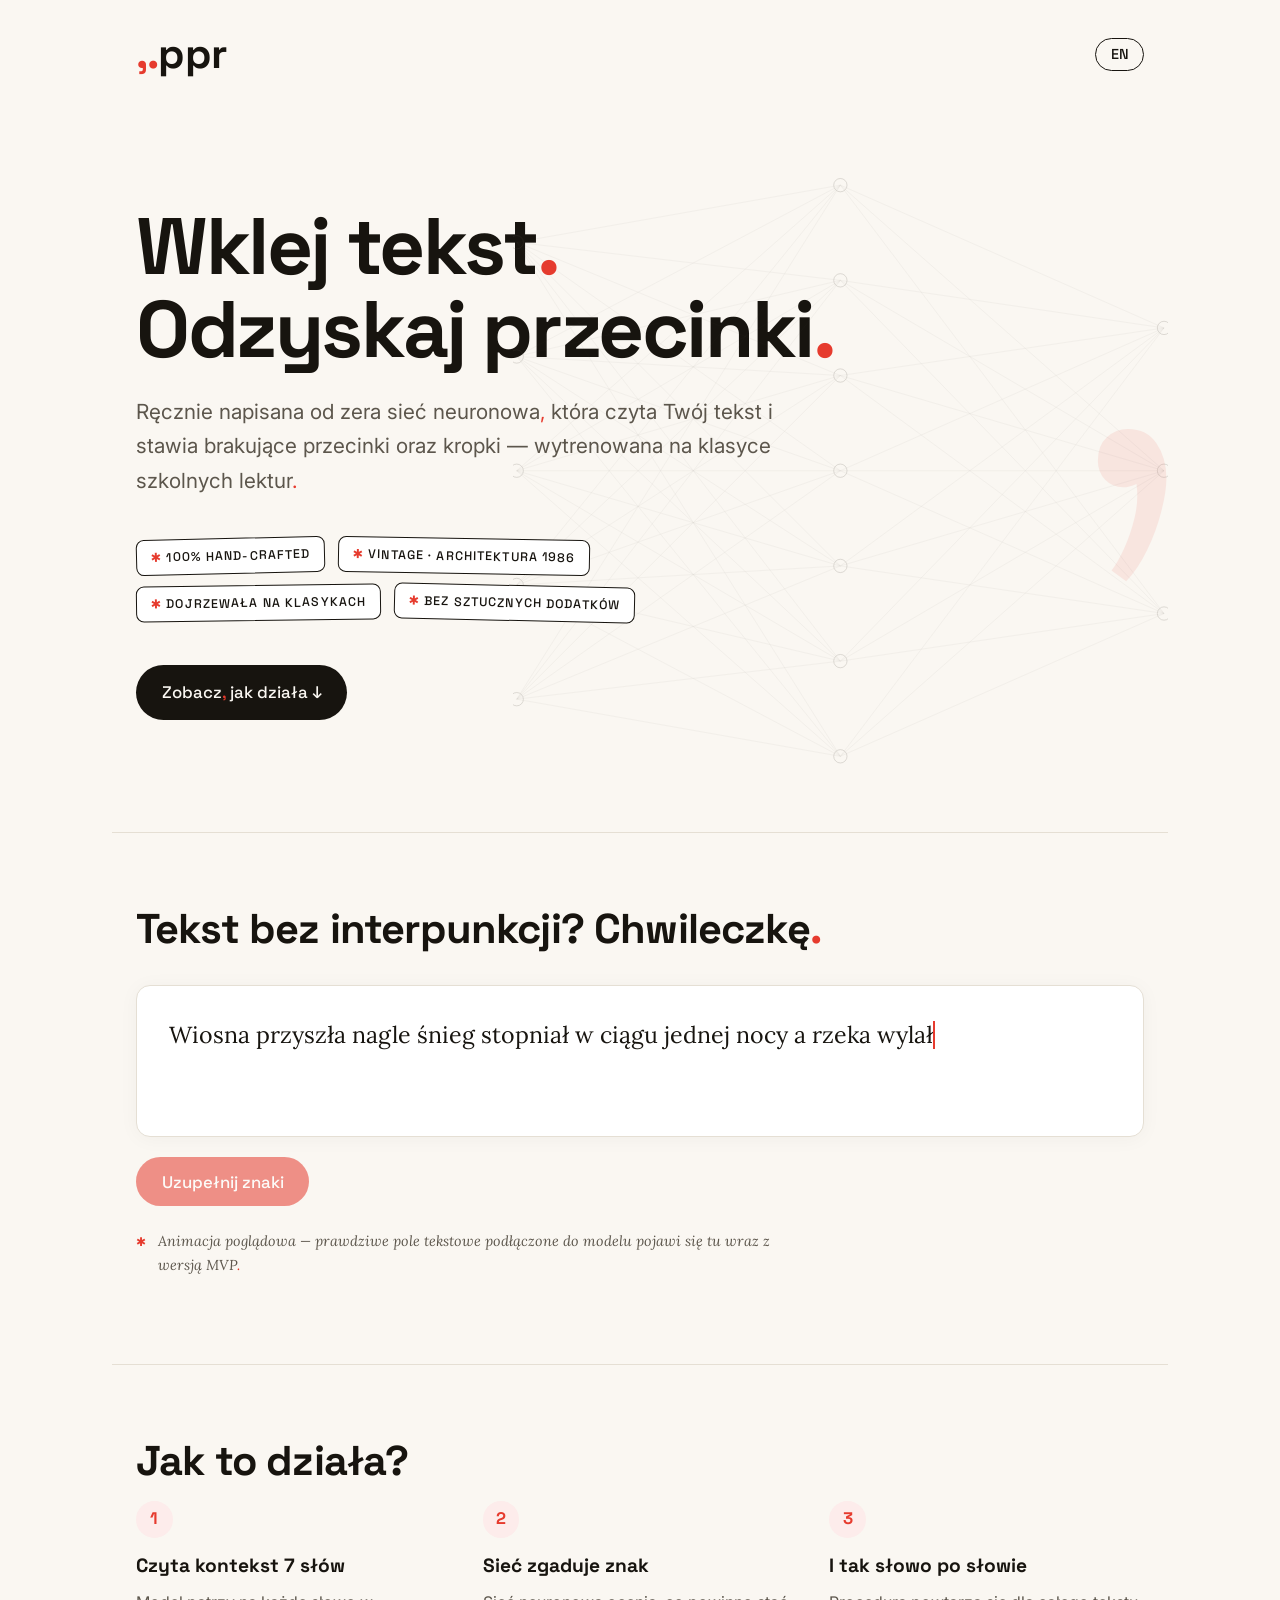
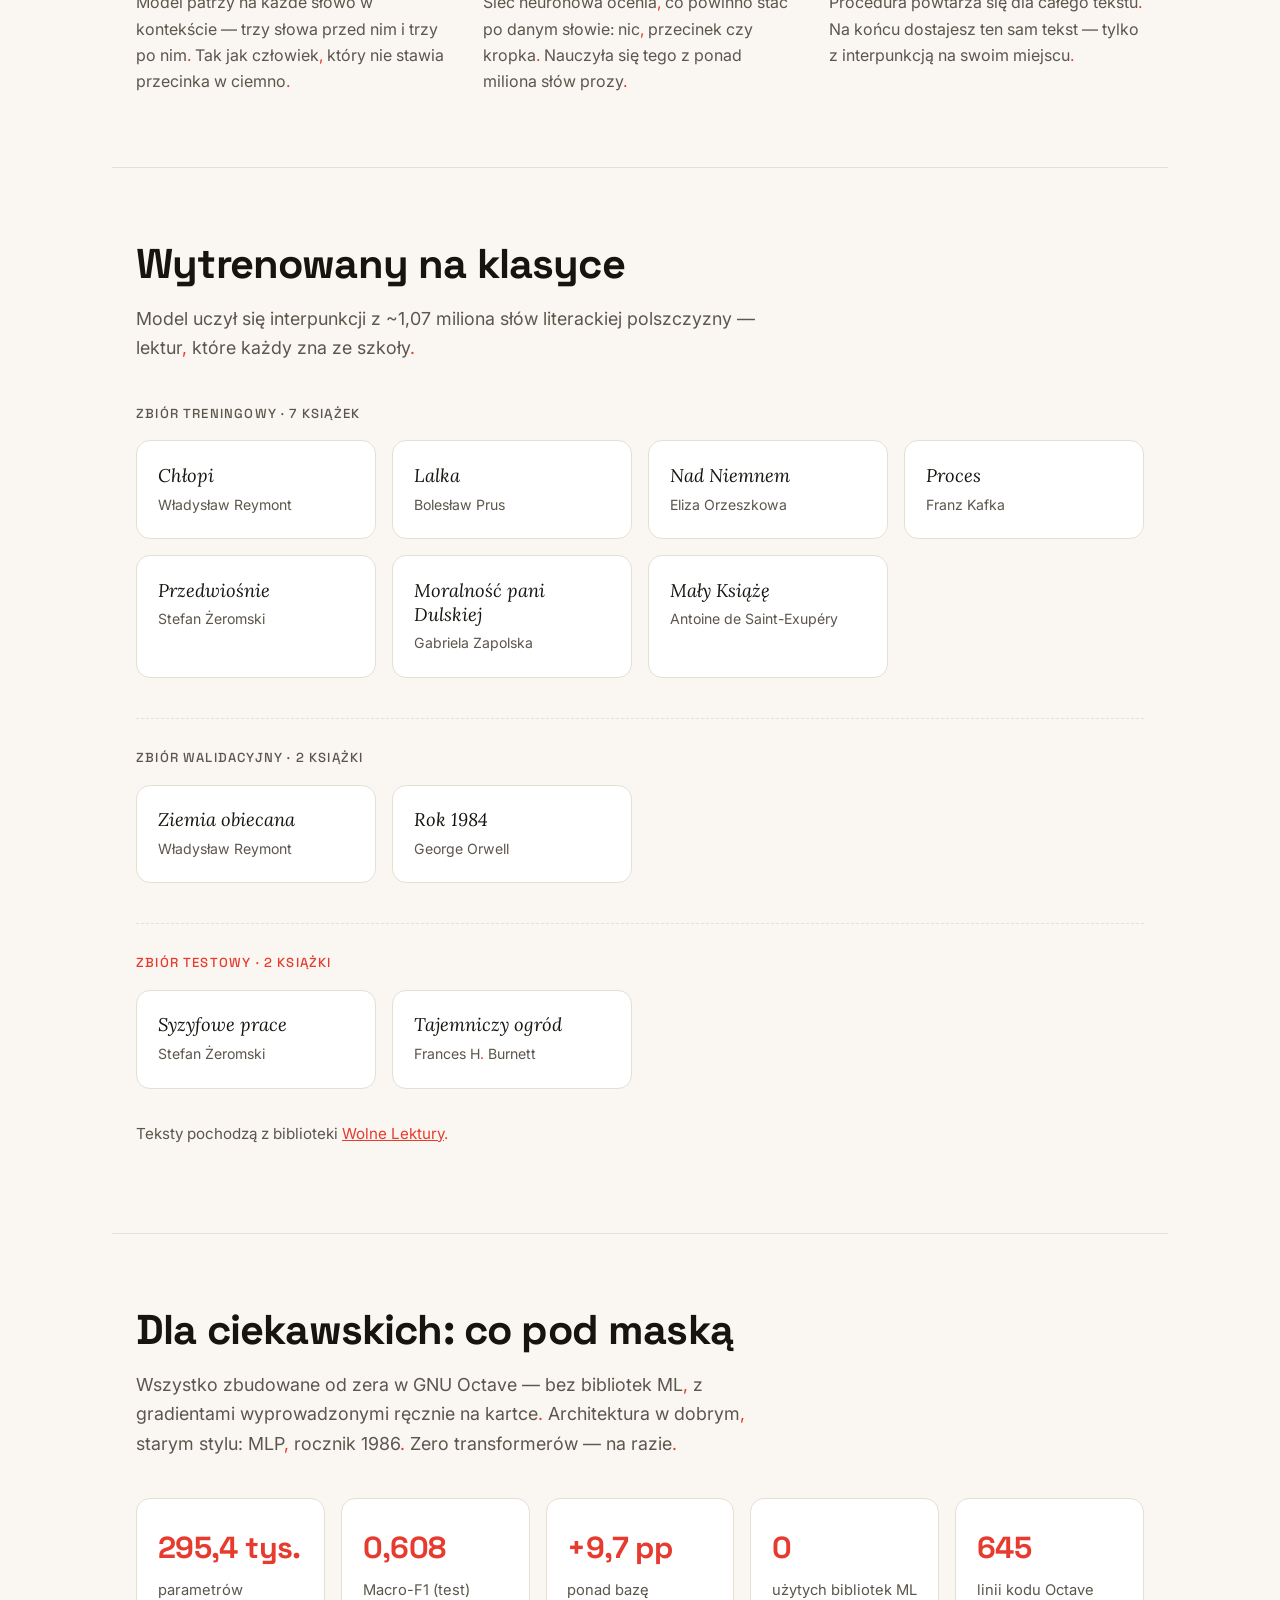
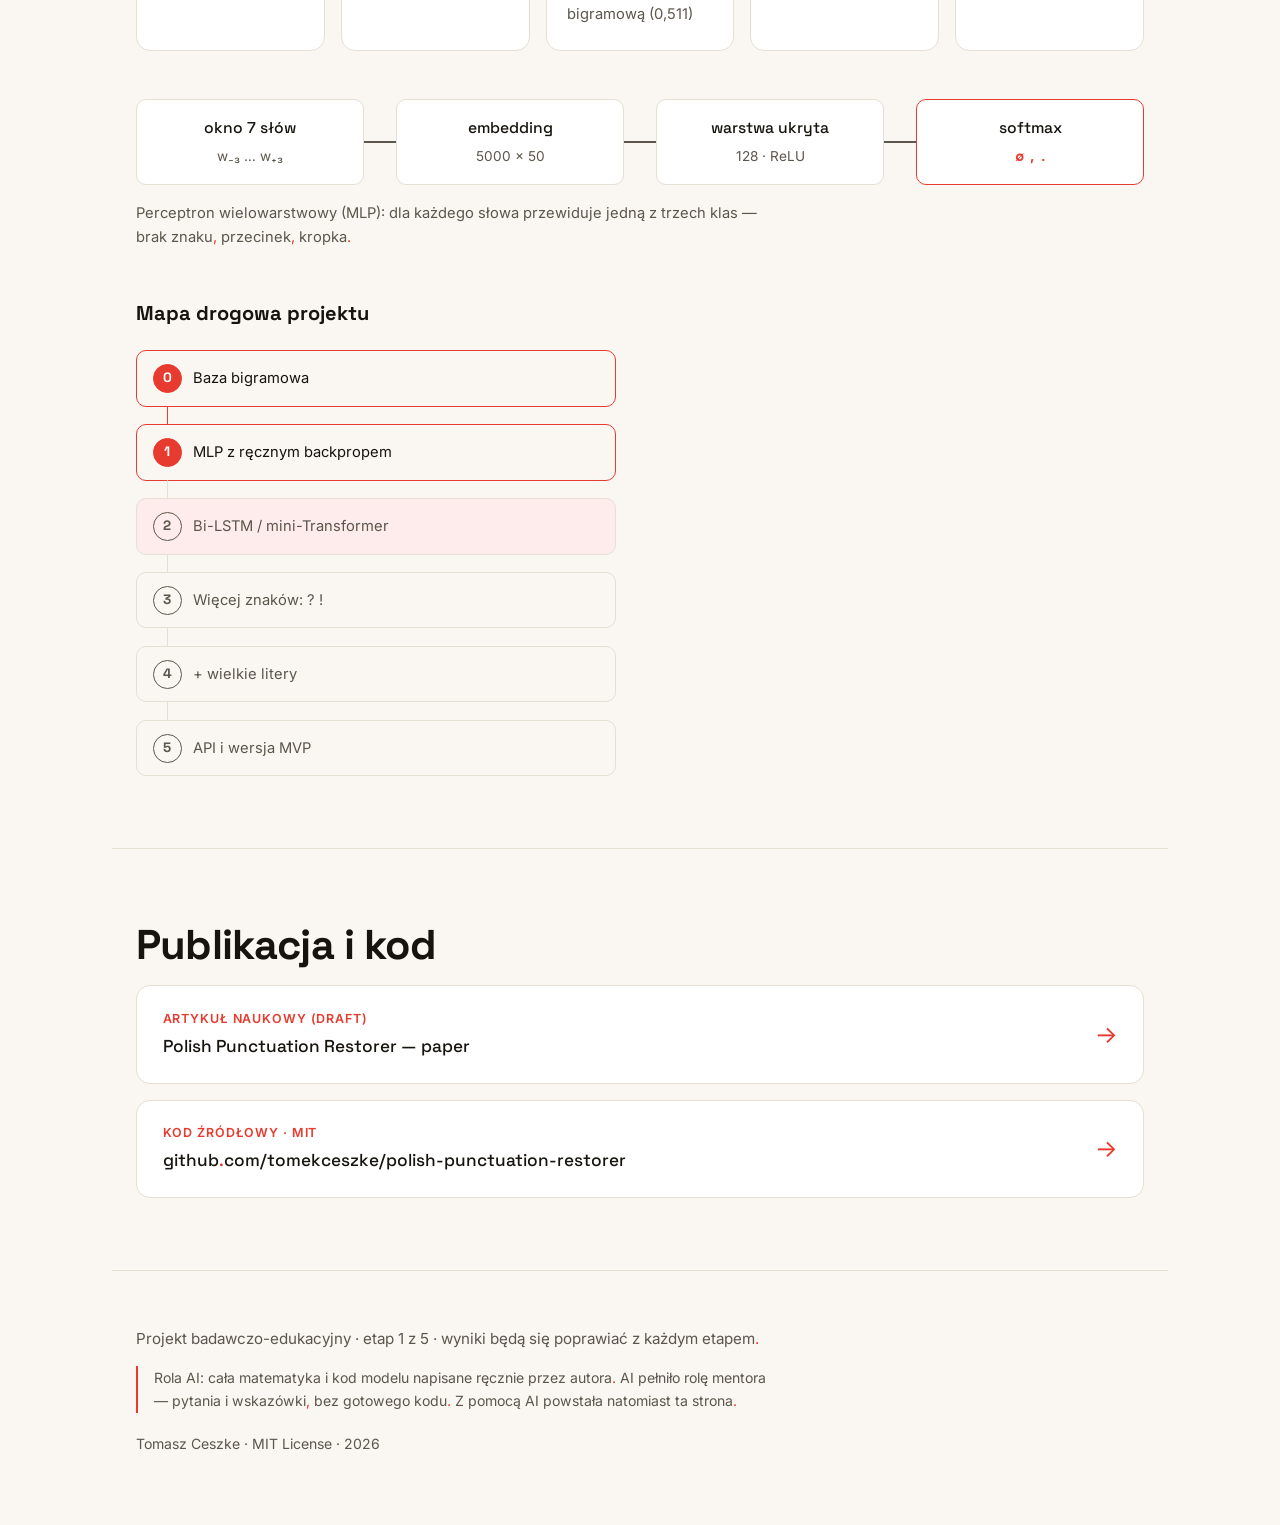
==== commit 8f315669: "docs(web): sync landing page facts with Stage 1 code - parameters 282.5K -> 295.4K, Octave LOC 678 -" ====
--- a/web/index.html
+++ b/web/index.html
@@ -9,6 +9,27 @@
   <meta property="og:description" content="Wklej tekst. Odzyskaj przecinki. Sieć neuronowa wytrenowana na polskich lekturach.">
   <meta property="og:type" content="website">
   <meta property="og:url" content="https://tomek.ceszke.com/polish-punctuation-restorer/">
+  <meta property="og:site_name" content="Polish Punctuation Restorer">
+  <meta property="og:locale" content="pl_PL">
+  <link rel="canonical" href="https://tomek.ceszke.com/polish-punctuation-restorer/">
+  <script type="application/ld+json">
+  {
+    "@context": "https://schema.org",
+    "@type": "SoftwareSourceCode",
+    "name": "Polish Punctuation Restorer",
+    "description": "Neural punctuation restoration for Polish text — restores missing commas and periods, implemented from scratch in pure GNU Octave.",
+    "url": "https://tomek.ceszke.com/polish-punctuation-restorer/",
+    "codeRepository": "https://github.com/tomekceszke/polish-punctuation-restorer",
+    "programmingLanguage": "GNU Octave",
+    "inLanguage": "pl",
+    "license": "https://github.com/tomekceszke/polish-punctuation-restorer/blob/main/LICENSE",
+    "author": {
+      "@type": "Person",
+      "name": "Tomasz Ceszke",
+      "url": "https://tomek.ceszke.com/"
+    }
+  }
+  </script>
   <link rel="preconnect" href="https://fonts.googleapis.com">
   <link rel="preconnect" href="https://fonts.gstatic.com" crossorigin>
   <link href="https://fonts.googleapis.com/css2?family=Space+Grotesk:wght@500;700&family=Inter:wght@400;500;600&family=Lora:ital@0;1&display=swap" rel="stylesheet">
@@ -80,16 +101,19 @@
   <section class="section books-section">
     <h2 class="section-title" data-i18n="books.title">Wytrenowany na klasyce</h2>
     <p class="section-lead" data-i18n="books.lead">Model uczył się interpunkcji z ~1,2 miliona słów literackiej polszczyzny — lektur, które każdy zna ze szkoły.</p>
-    <p class="books-group-label" data-i18n="books.trainLabel">zbiór treningowy · 9 książek</p>
+    <p class="books-group-label" data-i18n="books.trainLabel">zbiór treningowy · 7 książek</p>
     <div class="books-grid">
       <div class="book"><span class="book-title">Chłopi</span><span class="book-author">Władysław Reymont</span></div>
       <div class="book"><span class="book-title">Lalka</span><span class="book-author">Bolesław Prus</span></div>
-      <div class="book"><span class="book-title">Ziemia obiecana</span><span class="book-author">Władysław Reymont</span></div>
       <div class="book"><span class="book-title">Nad Niemnem</span><span class="book-author">Eliza Orzeszkowa</span></div>
+      <div class="book"><span class="book-title">Proces</span><span class="book-author">Franz Kafka</span></div>
       <div class="book"><span class="book-title">Przedwiośnie</span><span class="book-author">Stefan Żeromski</span></div>
       <div class="book"><span class="book-title">Moralność pani Dulskiej</span><span class="book-author">Gabriela Zapolska</span></div>
-      <div class="book"><span class="book-title">Proces</span><span class="book-author">Franz Kafka</span></div>
       <div class="book"><span class="book-title">Mały Książę</span><span class="book-author">Antoine de Saint-Exupéry</span></div>
+    </div>
+    <p class="books-group-label books-group-val" data-i18n="books.valLabel">zbiór walidacyjny · 2 książki</p>
+    <div class="books-grid">
+      <div class="book"><span class="book-title">Ziemia obiecana</span><span class="book-author">Władysław Reymont</span></div>
       <div class="book"><span class="book-title">Rok 1984</span><span class="book-author">George Orwell</span></div>
     </div>
     <p class="books-group-label books-group-test" data-i18n="books.testLabel">zbiór testowy · 2 książki</p>
@@ -106,11 +130,11 @@
     <p class="section-lead" data-i18n="tech.lead">Wszystko zbudowane od zera w GNU Octave — bez bibliotek ML, z gradientami wyprowadzonymi ręcznie na kartce. Architektura w dobrym, starym stylu: MLP, rocznik 1986. Zero transformerów — na razie.</p>
 
     <div class="facts-grid">
-      <div class="fact"><span class="fact-value">282,5&nbsp;tys.</span><span class="fact-label" data-i18n="tech.f1">parametrów</span></div>
+      <div class="fact"><span class="fact-value">295,4&nbsp;tys.</span><span class="fact-label" data-i18n="tech.f1">parametrów</span></div>
       <div class="fact"><span class="fact-value">0,608</span><span class="fact-label" data-i18n="tech.f2">Macro-F1 (test)</span></div>
       <div class="fact"><span class="fact-value">+9,7&nbsp;pp</span><span class="fact-label" data-i18n="tech.f3">ponad bazę bigramową (0,511)</span></div>
       <div class="fact"><span class="fact-value">0</span><span class="fact-label" data-i18n="tech.f4">użytych bibliotek ML</span></div>
-      <div class="fact"><span class="fact-value">678</span><span class="fact-label" data-i18n="tech.f5">linii kodu Octave</span></div>
+      <div class="fact"><span class="fact-value">645</span><span class="fact-label" data-i18n="tech.f5">linii kodu Octave</span></div>
     </div>
 
     <figure class="arch" aria-label="Architecture: 7-word window, embedding, hidden ReLU layer, softmax">
@@ -141,8 +165,8 @@
     <h3 class="roadmap-title" data-i18n="tech.roadmapTitle">Mapa drogowa projektu</h3>
     <ol class="roadmap">
       <li class="done"><span class="stage">0</span><span data-i18n="tech.r0">Baza bigramowa</span></li>
-      <li class="done current"><span class="stage">1</span><span data-i18n="tech.r1">MLP z ręcznym backpropem</span></li>
-      <li><span class="stage">2</span><span data-i18n="tech.r2">Bi-LSTM / mini-Transformer</span></li>
+      <li class="done"><span class="stage">1</span><span data-i18n="tech.r1">MLP z ręcznym backpropem</span></li>
+      <li class="current"><span class="stage">2</span><span data-i18n="tech.r2">Bi-LSTM / mini-Transformer</span></li>
       <li><span class="stage">3</span><span data-i18n="tech.r3">Więcej znaków: ? !</span></li>
       <li><span class="stage">4</span><span data-i18n="tech.r4">+ wielkie litery</span></li>
       <li><span class="stage">5</span><span data-i18n="tech.r5">API i wersja MVP</span></li>
--- a/web/style.css
+++ b/web/style.css
@@ -347,12 +347,13 @@
   color: var(--ink-soft);
   margin: 0 0 1rem;
 }
+.books-group-val,
 .books-group-test {
   margin-top: 2.5rem;
   padding-top: 1.75rem;
   border-top: 1px dashed var(--line);
-  color: var(--accent);
-}
+}
+.books-group-test { color: var(--accent); }
 
 .books-grid {
   display: grid;
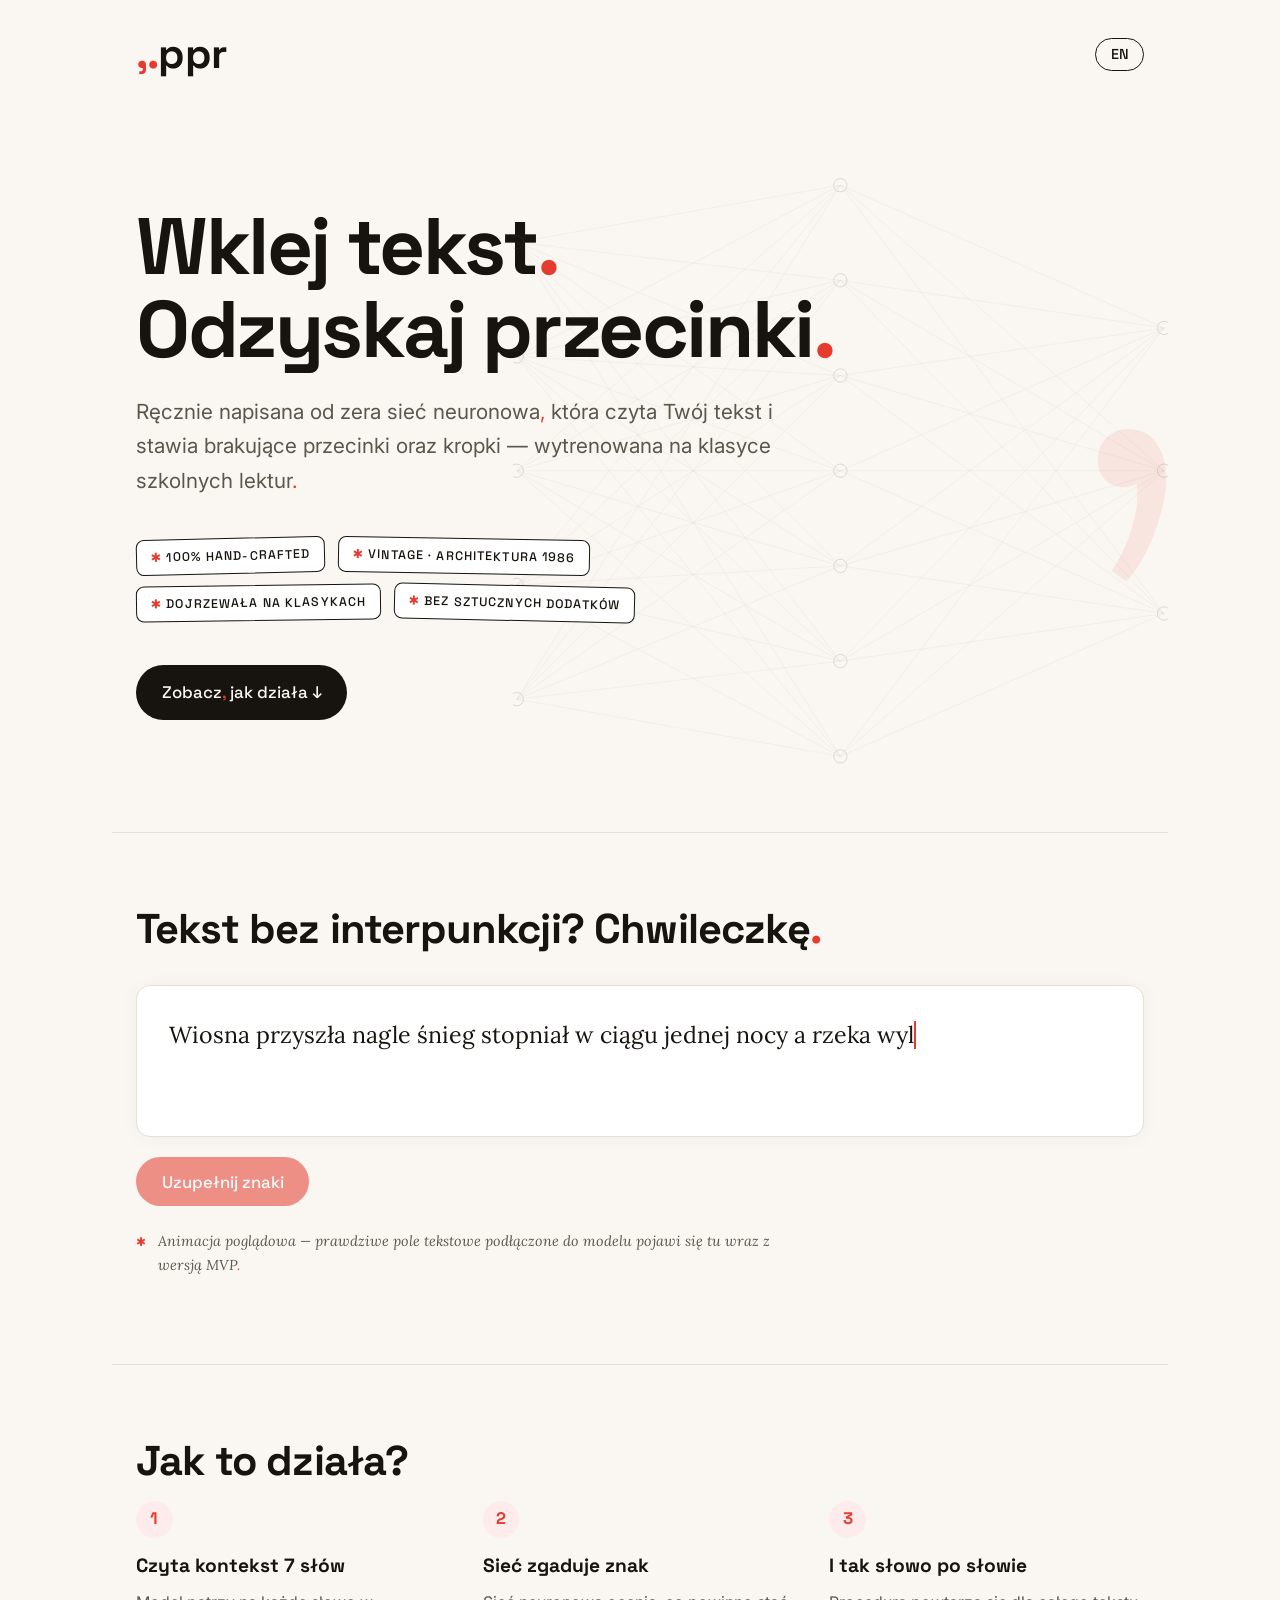
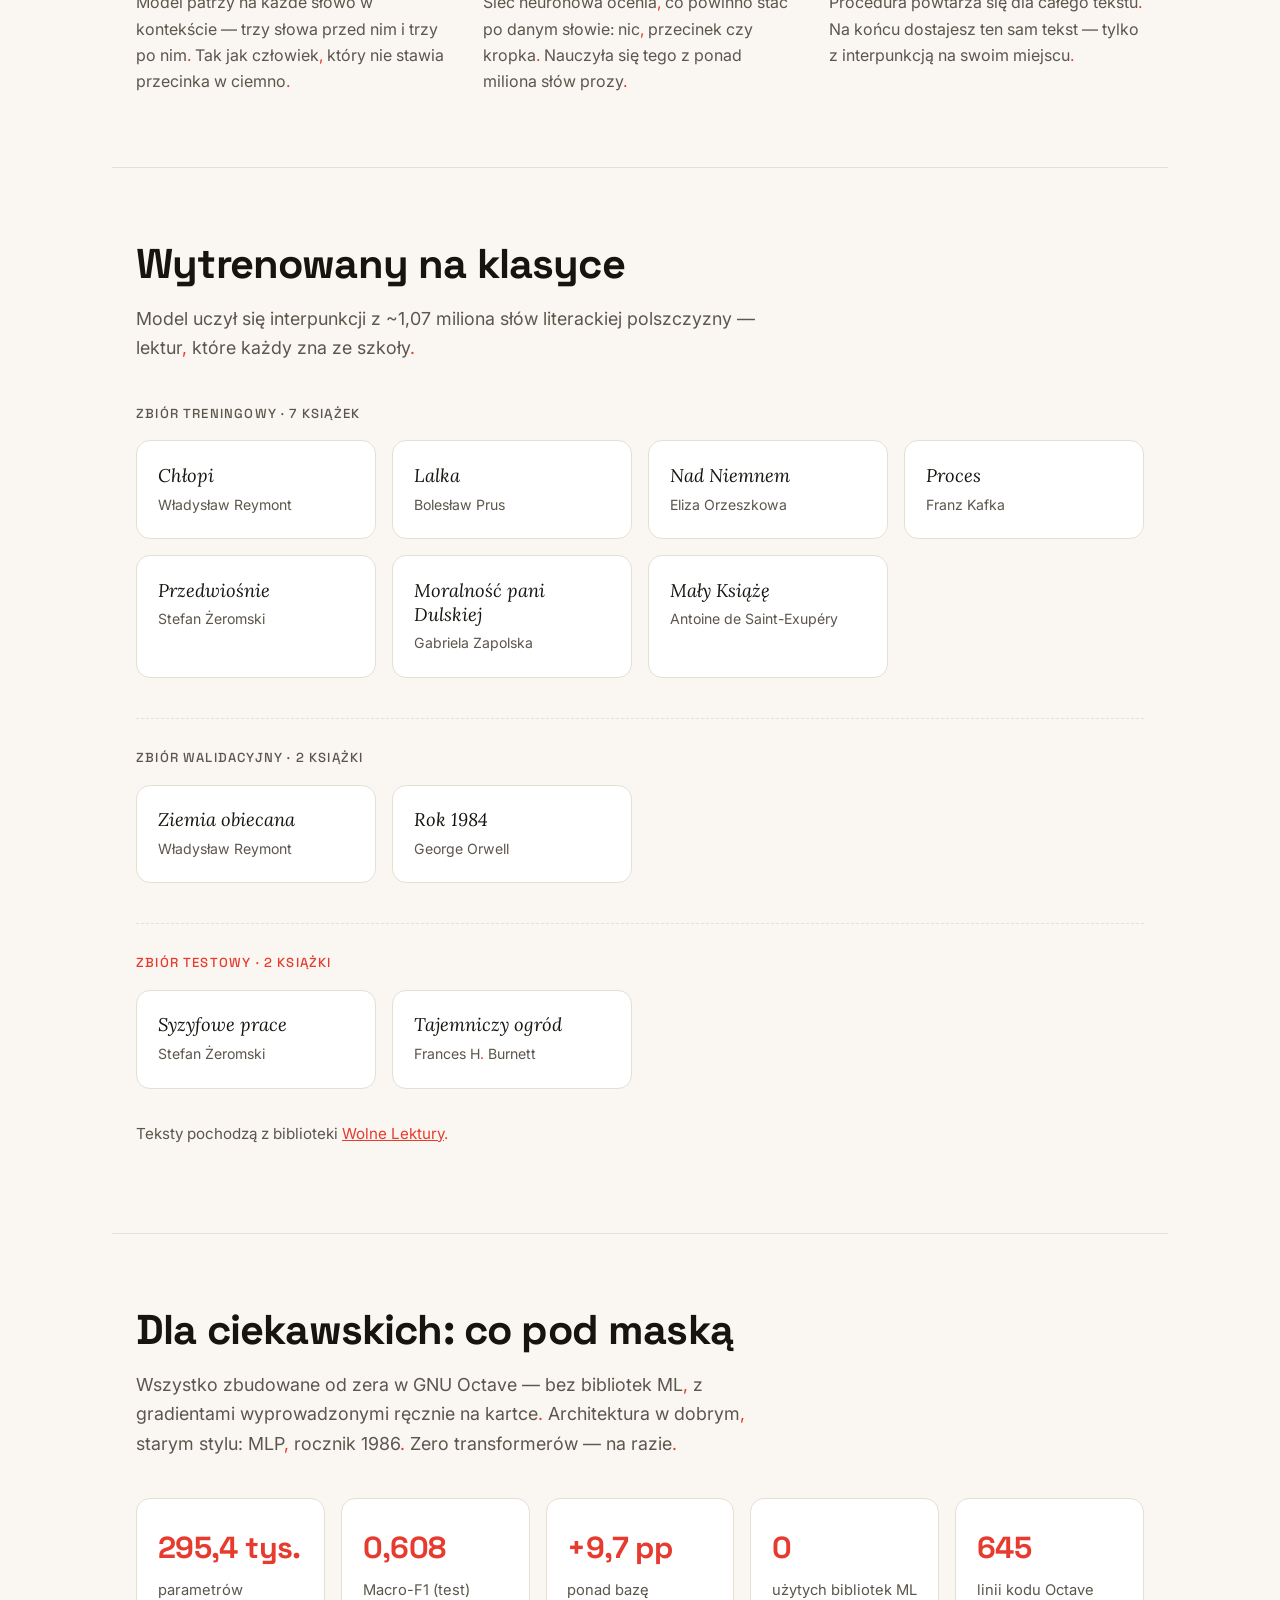
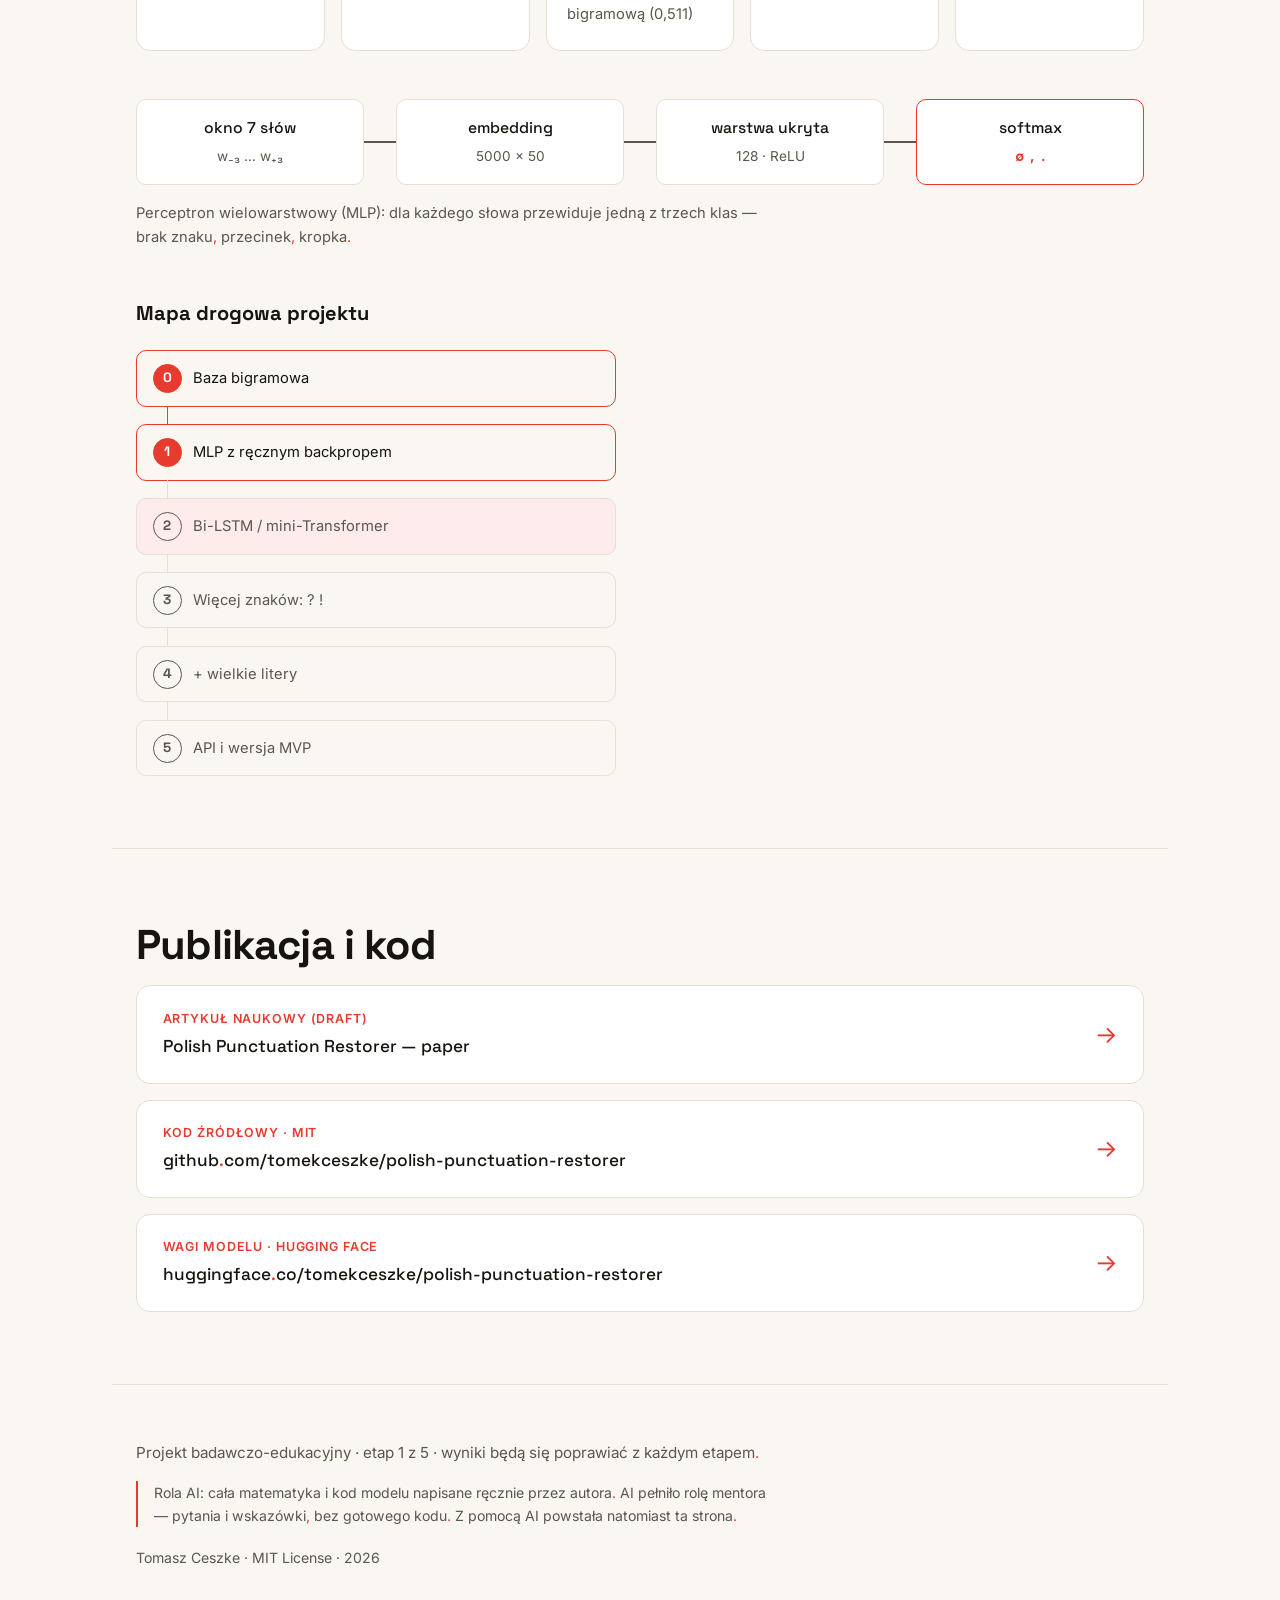
==== commit a798f86d: "feat: publish Stage 1 model on Hugging Face Model repo: huggingface.co/tomekceszke/polish-punctuatio" ====
--- a/web/index.html
+++ b/web/index.html
@@ -20,6 +20,10 @@
     "description": "Neural punctuation restoration for Polish text — restores missing commas and periods, implemented from scratch in pure GNU Octave.",
     "url": "https://tomek.ceszke.com/polish-punctuation-restorer/",
     "codeRepository": "https://github.com/tomekceszke/polish-punctuation-restorer",
+    "sameAs": [
+      "https://github.com/tomekceszke/polish-punctuation-restorer",
+      "https://huggingface.co/tomekceszke/polish-punctuation-restorer"
+    ],
     "programmingLanguage": "GNU Octave",
     "inLanguage": "pl",
     "license": "https://github.com/tomekceszke/polish-punctuation-restorer/blob/main/LICENSE",
@@ -187,6 +191,11 @@
         <span class="link-name">github.com/tomekceszke/polish-punctuation-restorer</span>
         <span class="link-arrow">→</span>
       </a>
+      <a class="link-card" href="https://huggingface.co/tomekceszke/polish-punctuation-restorer" target="_blank" rel="noopener">
+        <span class="link-kicker" data-i18n="links.hfKicker">wagi modelu · Hugging Face</span>
+        <span class="link-name">huggingface.co/tomekceszke/polish-punctuation-restorer</span>
+        <span class="link-arrow">→</span>
+      </a>
     </div>
   </section>
 
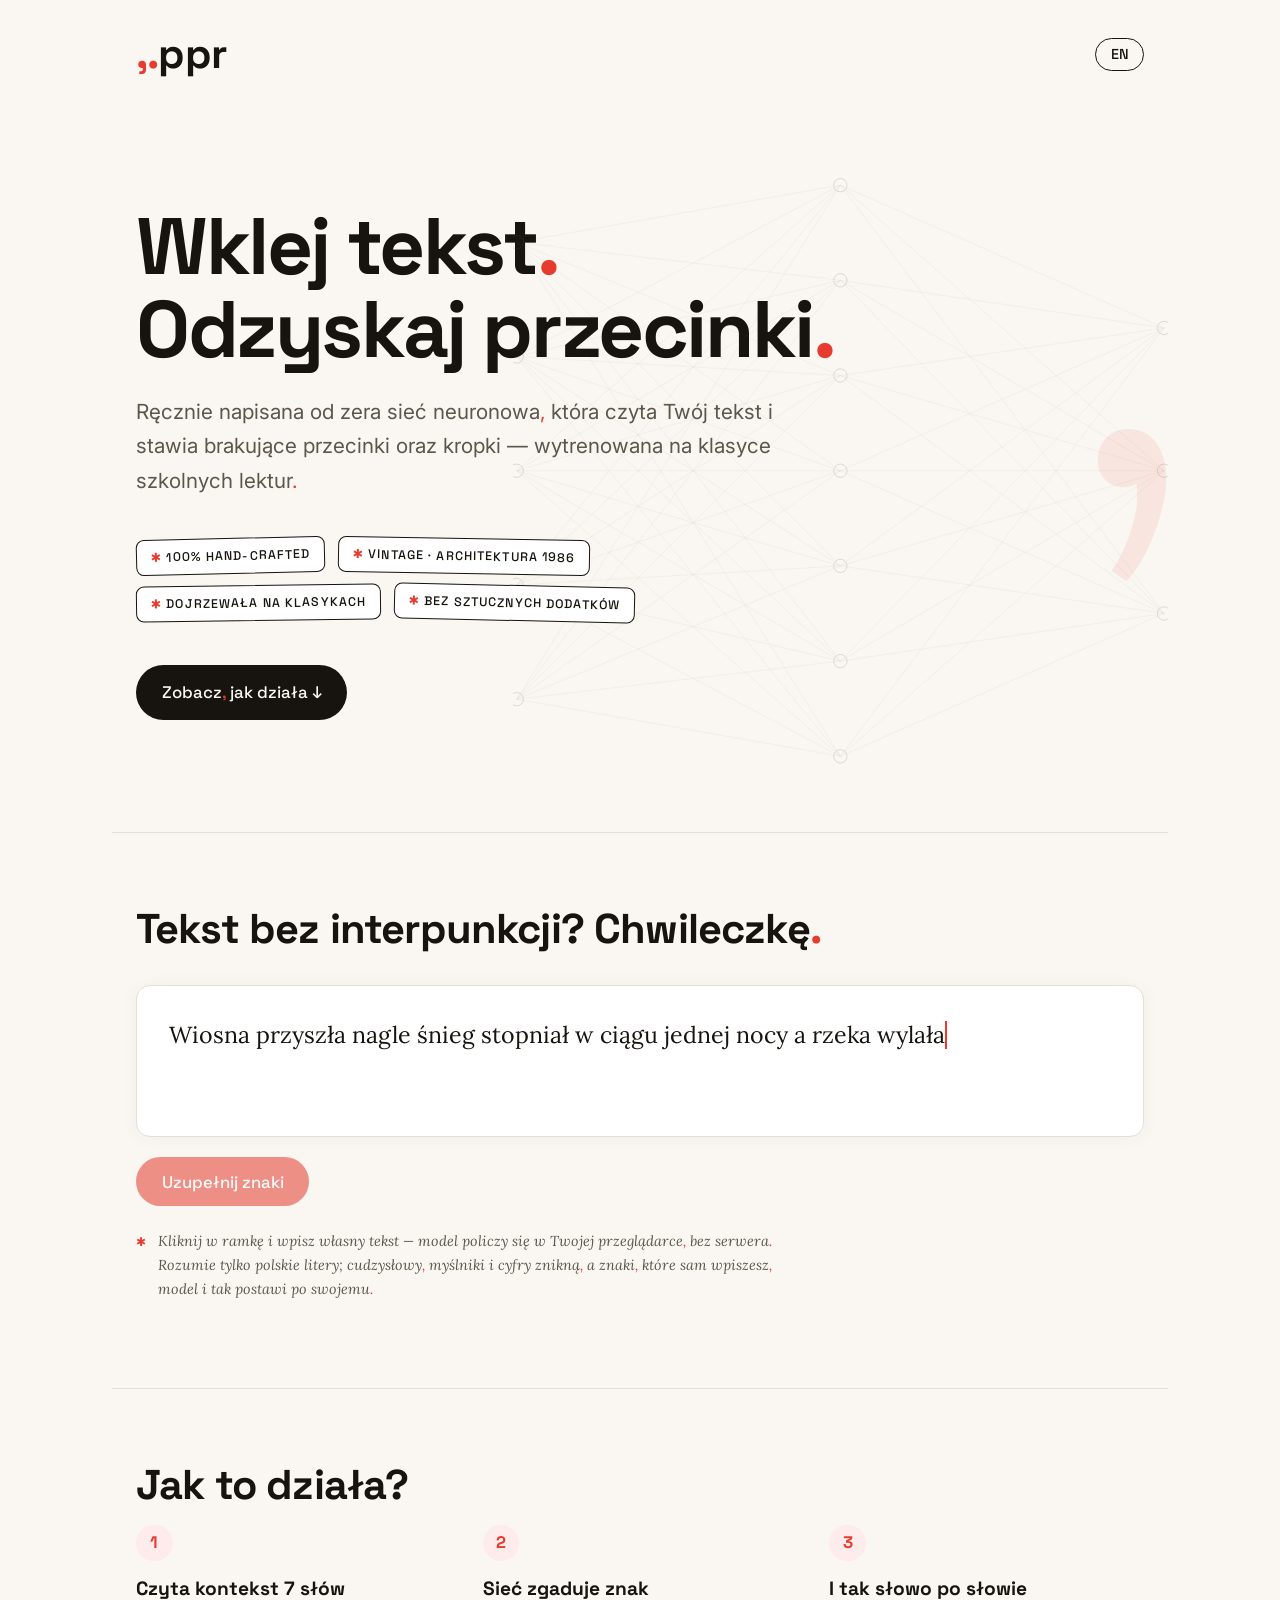
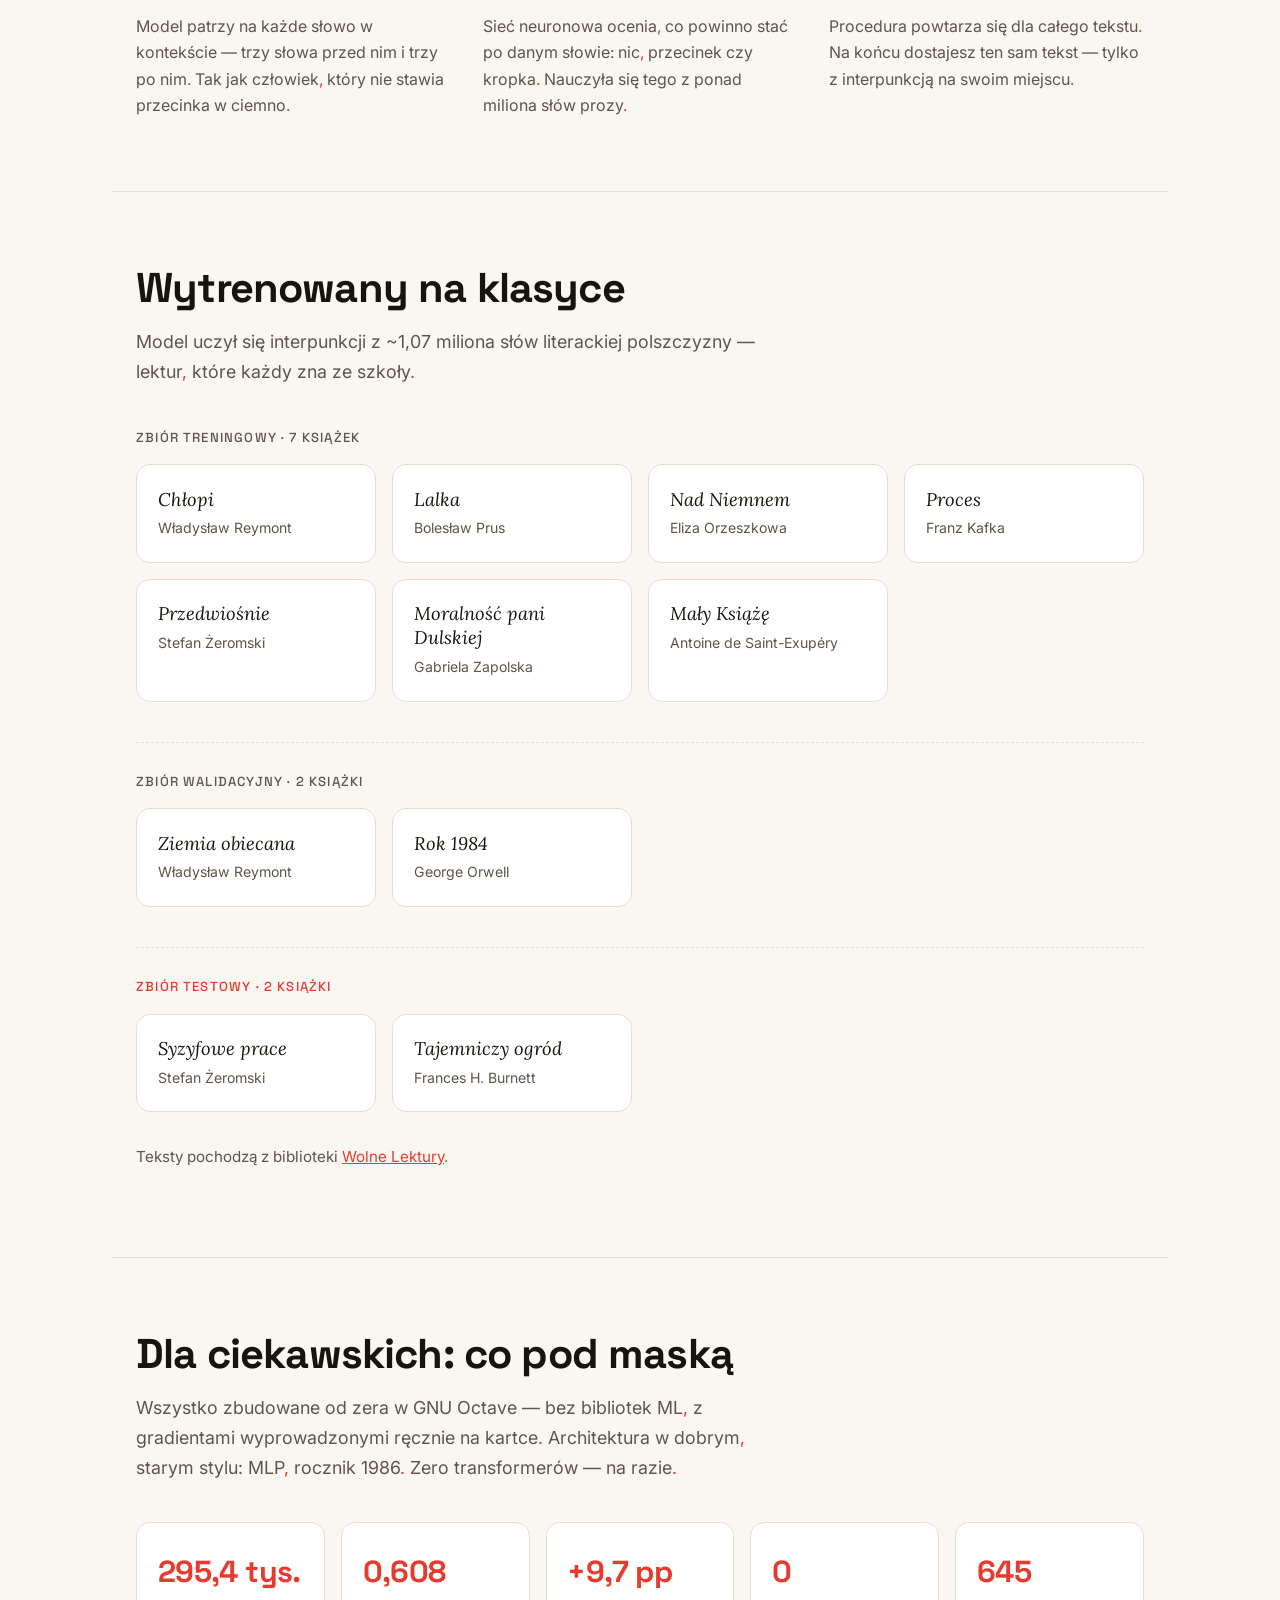
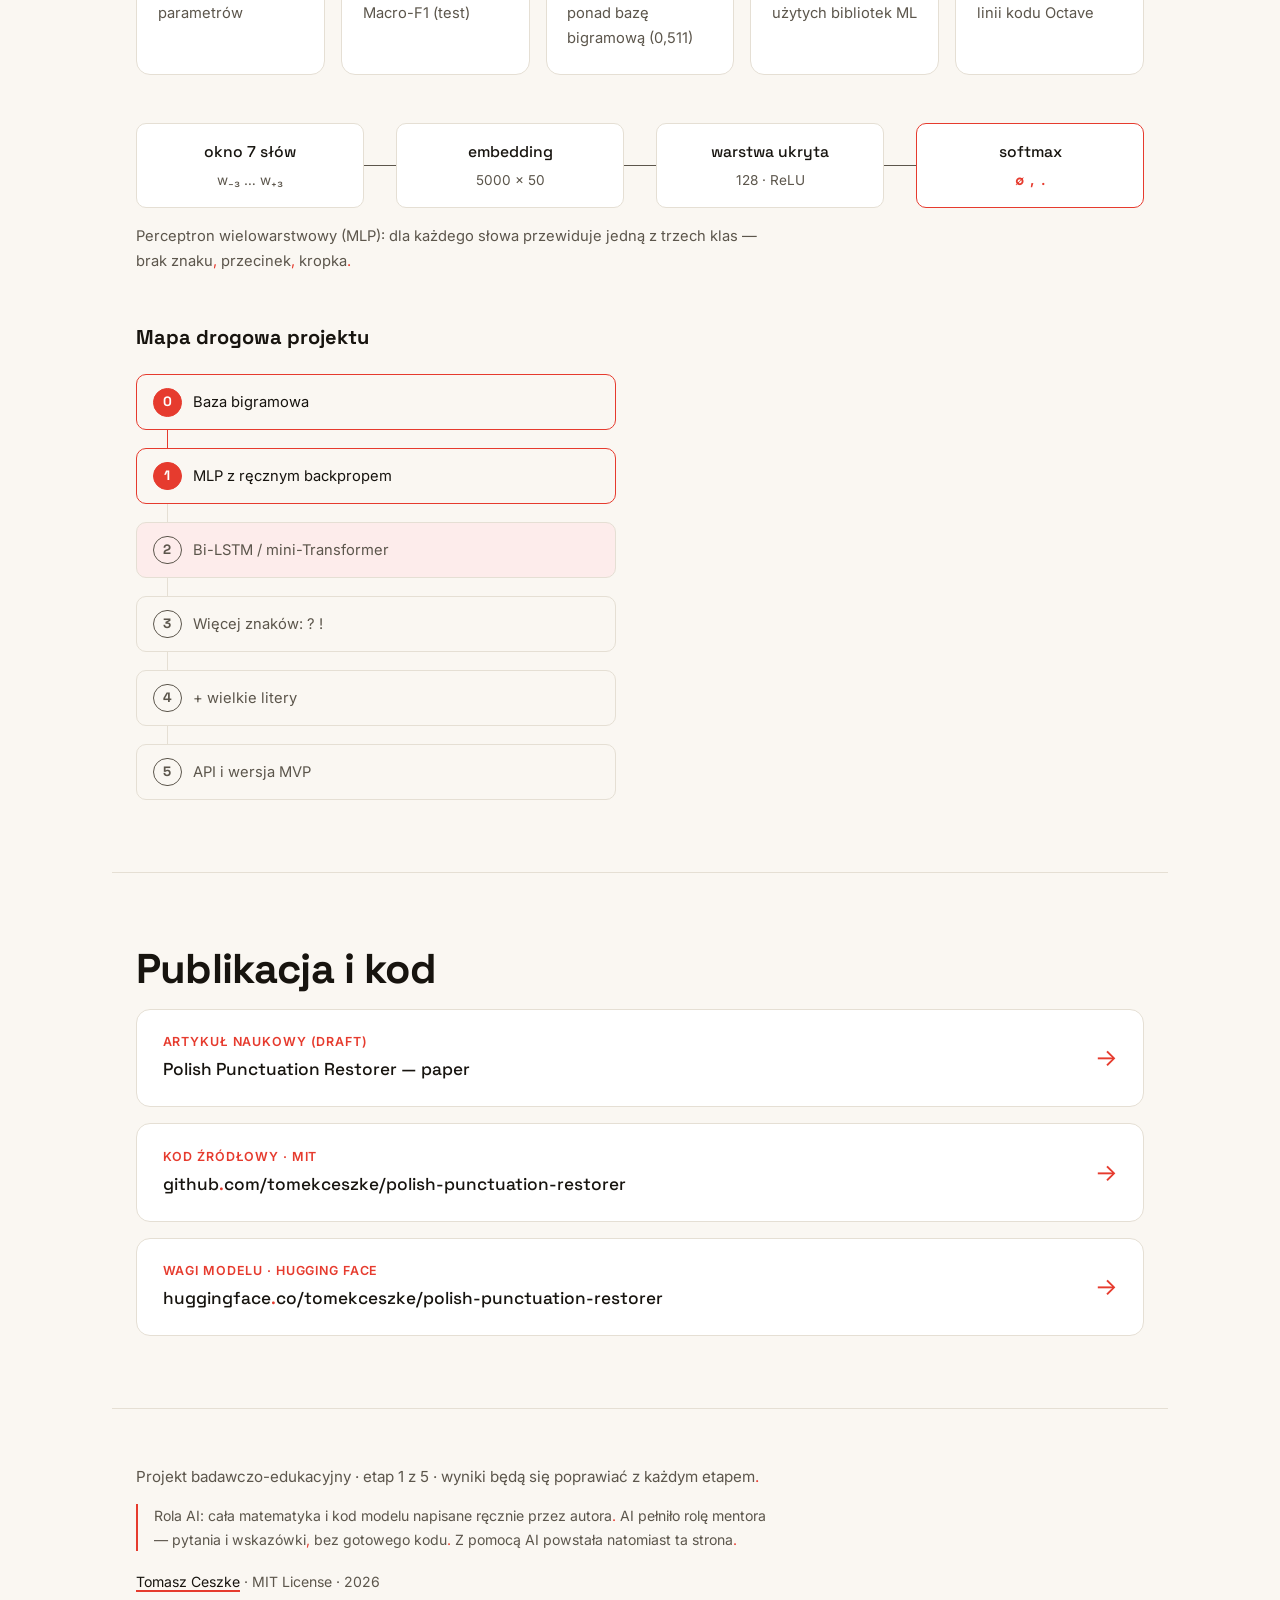
==== commit bc8f6f37: "feat: run the model in the browser on the project website The demo box on the landing page now runs " ====
--- a/web/index.html
+++ b/web/index.html
@@ -3,6 +3,7 @@
 <head>
   <meta charset="UTF-8">
   <meta name="viewport" content="width=device-width, initial-scale=1.0">
+  <meta name="ppr-build" content="dev">
   <title>Polish Punctuation Restorer — przecinki wracają na miejsce</title>
   <meta name="description" content="Sieć neuronowa, która uzupełnia brakujące przecinki i kropki w polskim tekście. Projekt badawczy zbudowany od zera, wytrenowany na szkolnych lekturach.">
   <meta property="og:title" content="Polish Punctuation Restorer">
@@ -69,13 +70,14 @@
   <!-- ============ DEMO ============ -->
   <section class="section demo-section" id="demo">
     <h2 class="section-title" data-i18n="demo.title">Tekst bez interpunkcji? Chwileczkę.</h2>
-    <div class="demo">
+    <div class="demo" id="demoPanel">
       <div class="demo-box" id="demoBox" aria-live="polite"></div>
       <div class="demo-actions">
         <button class="demo-btn" id="demoBtn" tabindex="-1" data-i18n="demo.button">Uzupełnij znaki</button>
         <span class="demo-status" id="demoStatus"></span>
-      </div>
-      <p class="demo-note" data-i18n="demo.note">Animacja poglądowa — prawdziwe pole tekstowe podłączone do modelu pojawi się tu wraz z wersją MVP.</p>
+        <span class="demo-count" id="demoCount"></span>
+      </div>
+      <p class="demo-note" data-i18n="demo.note">Kliknij w ramkę i wpisz własny tekst — model policzy się w Twojej przeglądarce, bez serwera.</p>
     </div>
   </section>
 
@@ -104,7 +106,7 @@
   <!-- ============ BOOKS ============ -->
   <section class="section books-section">
     <h2 class="section-title" data-i18n="books.title">Wytrenowany na klasyce</h2>
-    <p class="section-lead" data-i18n="books.lead">Model uczył się interpunkcji z ~1,2 miliona słów literackiej polszczyzny — lektur, które każdy zna ze szkoły.</p>
+    <p class="section-lead" data-i18n="books.lead">Model uczył się interpunkcji z ~1,07 miliona słów literackiej polszczyzny — lektur, które każdy zna ze szkoły.</p>
     <p class="books-group-label" data-i18n="books.trainLabel">zbiór treningowy · 7 książek</p>
     <div class="books-grid">
       <div class="book"><span class="book-title">Chłopi</span><span class="book-author">Władysław Reymont</span></div>
@@ -204,10 +206,11 @@
 <footer class="site-footer">
   <p data-i18n="footer.line1">Projekt badawczo-edukacyjny · etap 1 z 5 · wyniki będą się poprawiać z każdym etapem.</p>
   <p class="footer-ai" data-i18n="footer.ai">Rola AI: cała matematyka i kod modelu napisane ręcznie przez autora. AI pełniło rolę mentora — pytania i wskazówki, bez gotowego kodu. Z pomocą AI powstała natomiast ta strona.</p>
-  <p class="footer-author">Tomasz Ceszke · MIT License · 2026</p>
+  <p class="footer-author"><a href="https://tomek.ceszke.com/">Tomasz Ceszke</a> · MIT License · 2026</p>
 </footer>
 
 <script src="i18n.js"></script>
+<script src="model.js"></script>
 <script src="script.js"></script>
 </body>
 </html>
--- a/web/style.css
+++ b/web/style.css
@@ -222,8 +222,29 @@
   border-radius: var(--radius);
   padding: 1.75rem 2rem;
   min-height: 9.5rem;
+  max-height: 24rem;
+  overflow-y: auto;
+  white-space: pre-wrap;
+  overflow-wrap: break-word;
   margin: 2rem 0 1.25rem;
   box-shadow: 0 2px 20px rgba(0,0,0,0.04);
+  transition: border-color 0.2s, box-shadow 0.2s;
+}
+
+/* Attract mode: the whole panel is one big invitation to click. */
+.demo:not(.is-live) .demo-box { cursor: text; }
+
+.demo-box:focus {
+  outline: none;
+  border-color: var(--accent);
+  box-shadow: 0 0 0 3px var(--accent-soft), 0 2px 20px rgba(0,0,0,0.04);
+}
+
+/* :empty breaks the moment contenteditable leaves a stray <br>, so the state comes from JS. */
+.demo.is-live .demo-box.is-empty::before {
+  content: attr(data-placeholder);
+  color: var(--ink-soft);
+  opacity: 0.7;
 }
 
 .demo-box .caret {
@@ -279,7 +300,8 @@
   font-size: 0.95rem;
   min-height: 1.4em;
 }
-.demo-status.working::after {
+.demo-status.working::after,
+.demo-status.loading::after {
   content: "";
   display: inline-block;
   width: 0.85em; height: 0.85em;
@@ -291,6 +313,28 @@
   animation: spin 0.7s linear infinite;
 }
 @keyframes spin { to { transform: rotate(360deg); } }
+
+.demo-status.error { color: var(--accent); }
+
+.demo-count {
+  margin-left: auto;
+  font-family: var(--font-display);
+  font-size: 0.85rem;
+  color: var(--ink-soft);
+  font-variant-numeric: tabular-nums;
+}
+.demo-count.over { color: var(--accent); font-weight: 500; }
+
+/* Live mode hands the button back to the visitor — in attract mode it presses itself. */
+.demo.is-live .demo-btn {
+  pointer-events: auto;
+  cursor: pointer;
+  opacity: 1;
+}
+.demo.is-live .demo-btn:hover { transform: translateY(-2px); box-shadow: 0 6px 22px rgba(230, 59, 46, 0.4); }
+.demo.is-live .demo-btn:active { transform: scale(0.95); }
+.demo.is-live .demo-btn:focus-visible { outline: 2px solid var(--ink); outline-offset: 3px; }
+.demo-btn:disabled { opacity: 0.4; cursor: not-allowed; transform: none; box-shadow: none; }
 
 .demo-note {
   position: relative;
@@ -561,6 +605,15 @@
   border-left: 2px solid var(--accent);
 }
 .footer-author { margin-top: 1.2rem; font-size: 0.88rem; }
+.footer-author a {
+  color: var(--ink);
+  text-decoration: underline;
+  text-decoration-color: var(--accent);
+  text-decoration-thickness: 1.5px;
+  text-underline-offset: 3px;
+  transition: color 0.15s;
+}
+.footer-author a:hover { color: var(--accent); }
 
 /* ===== Motion & small screens ===== */
 @media (prefers-reduced-motion: reduce) {
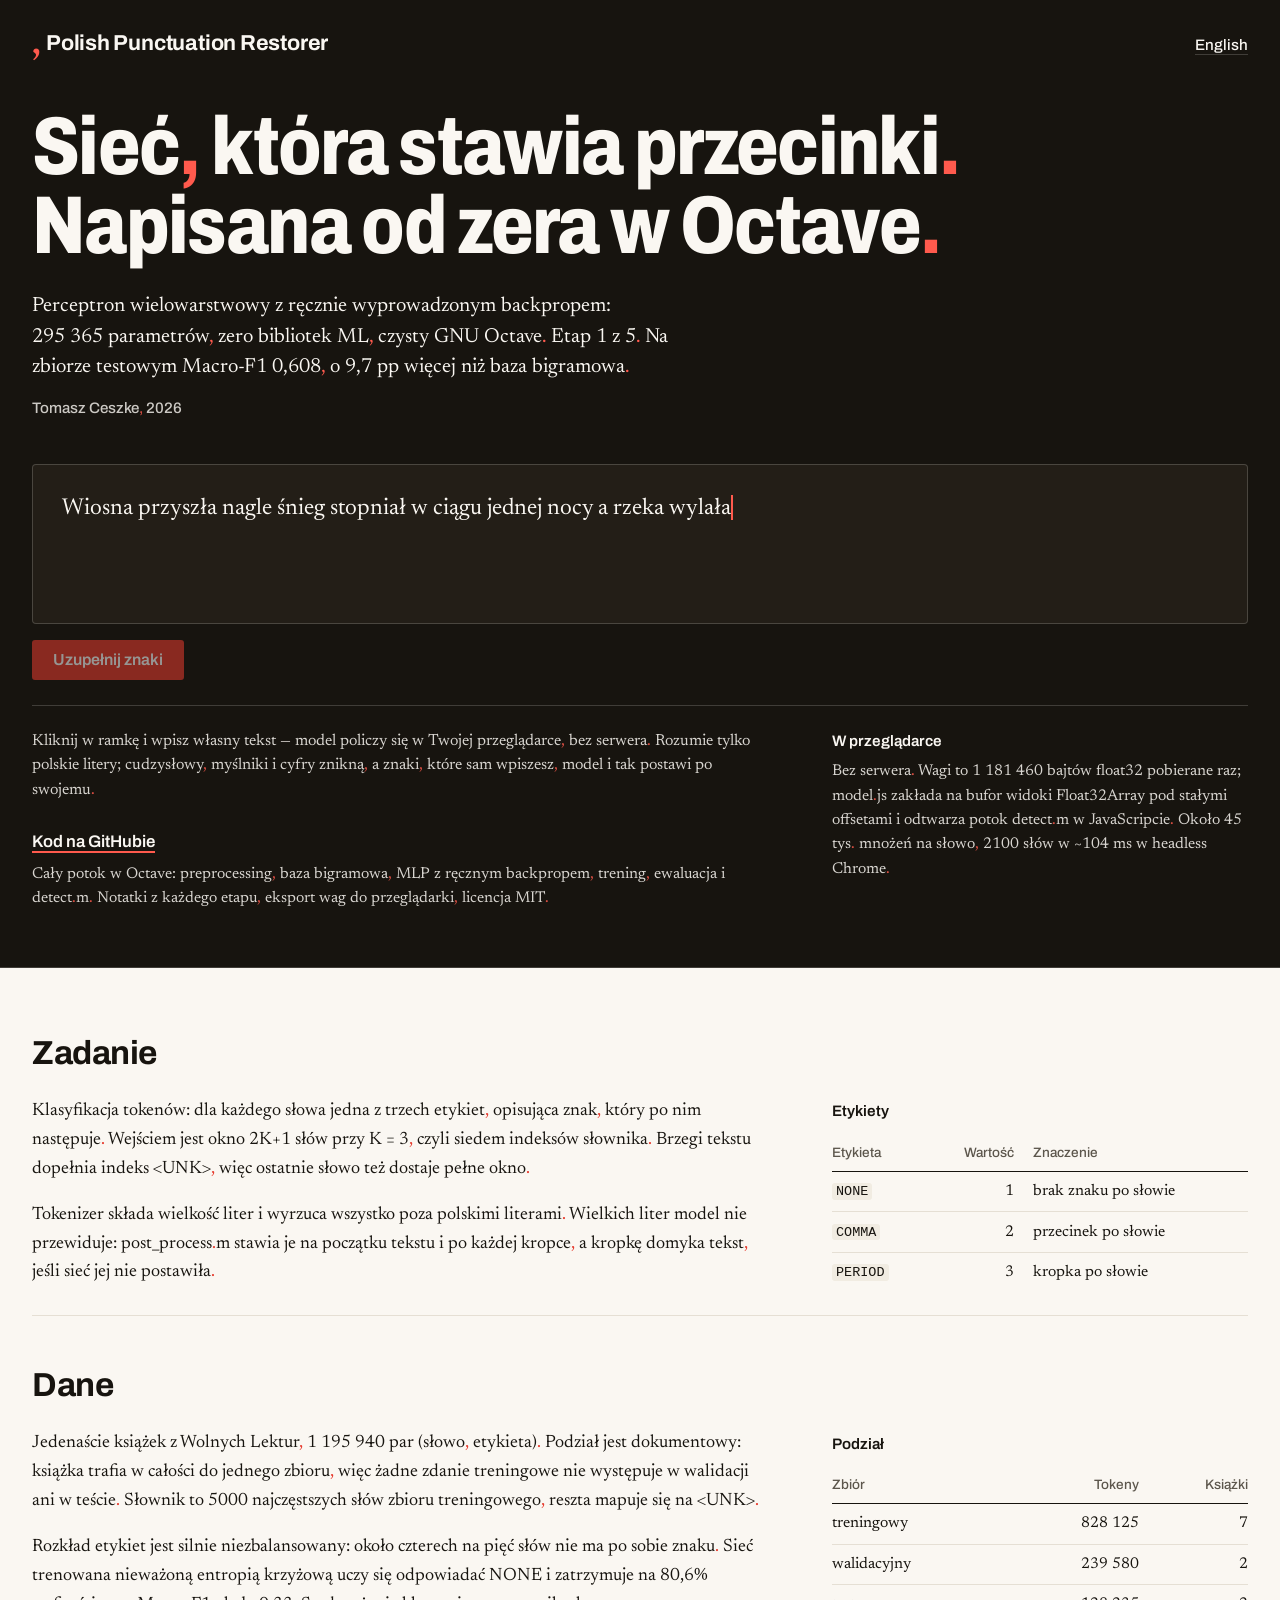
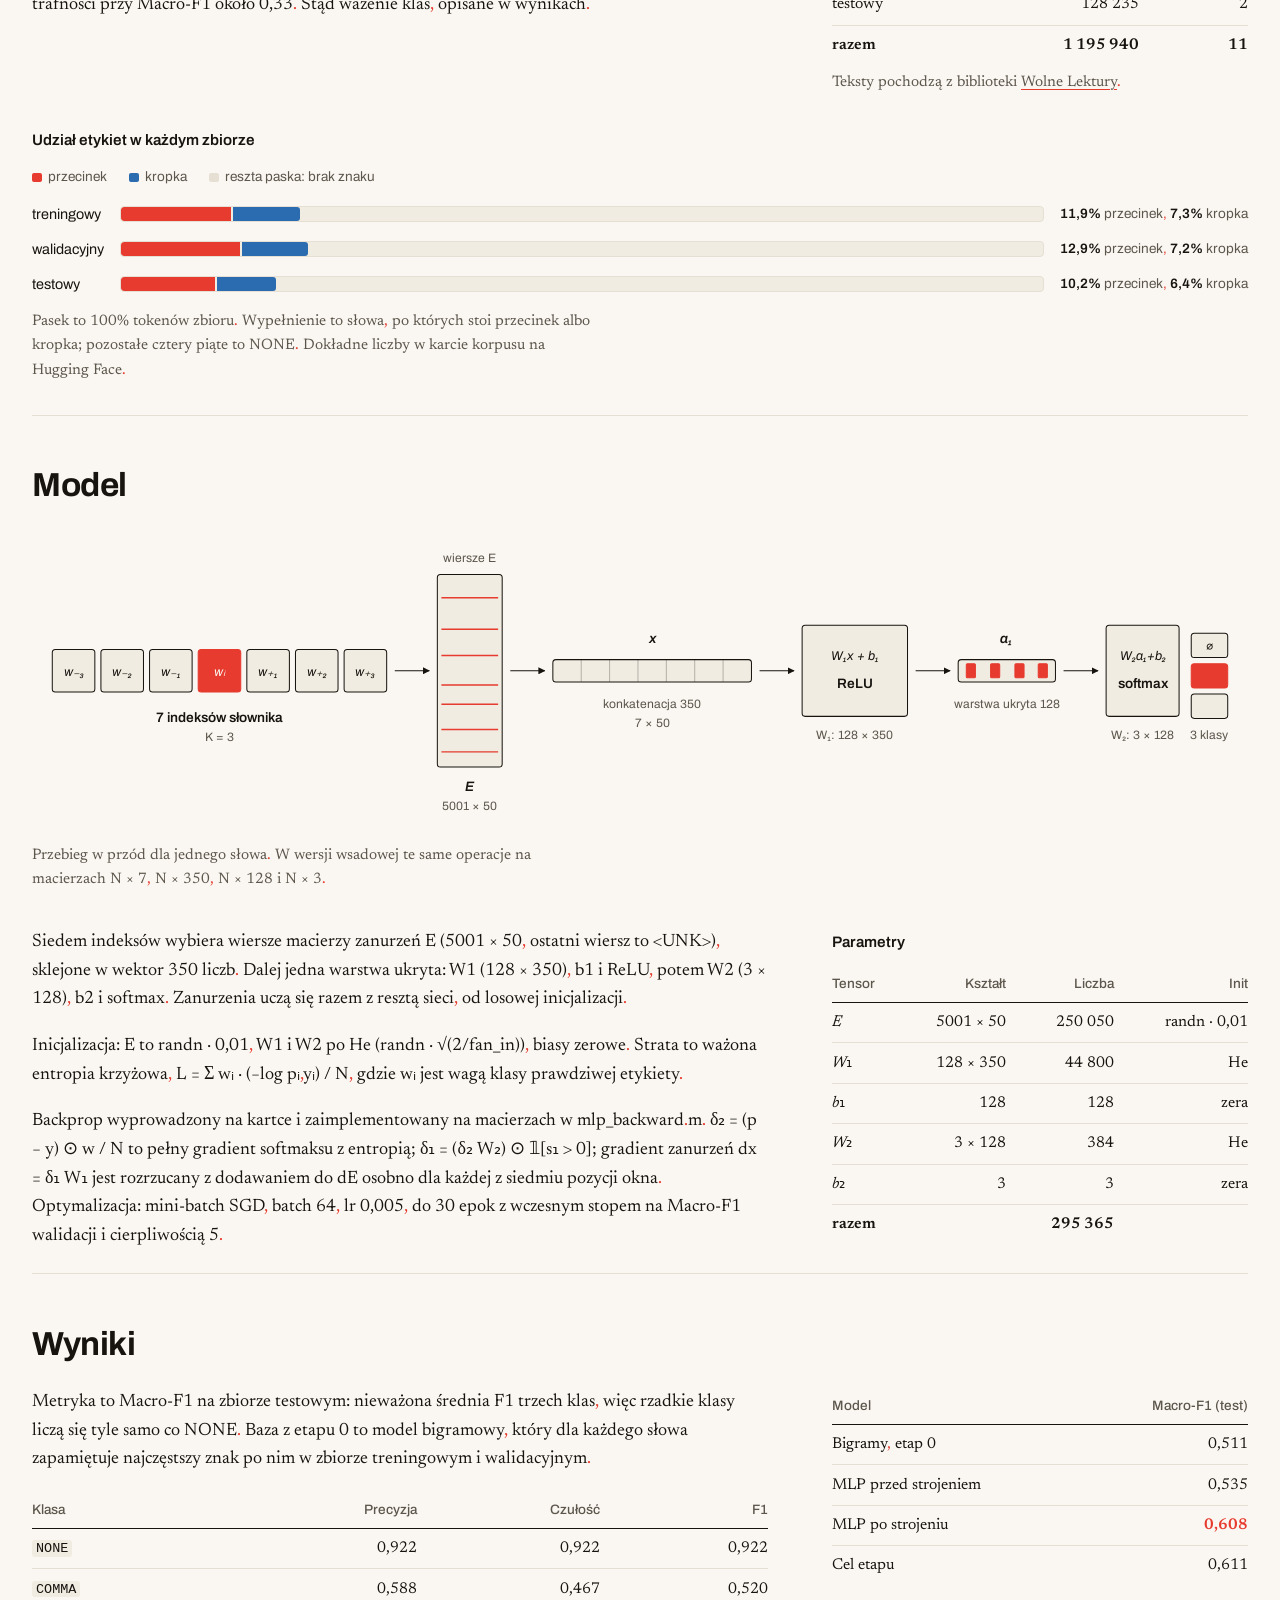
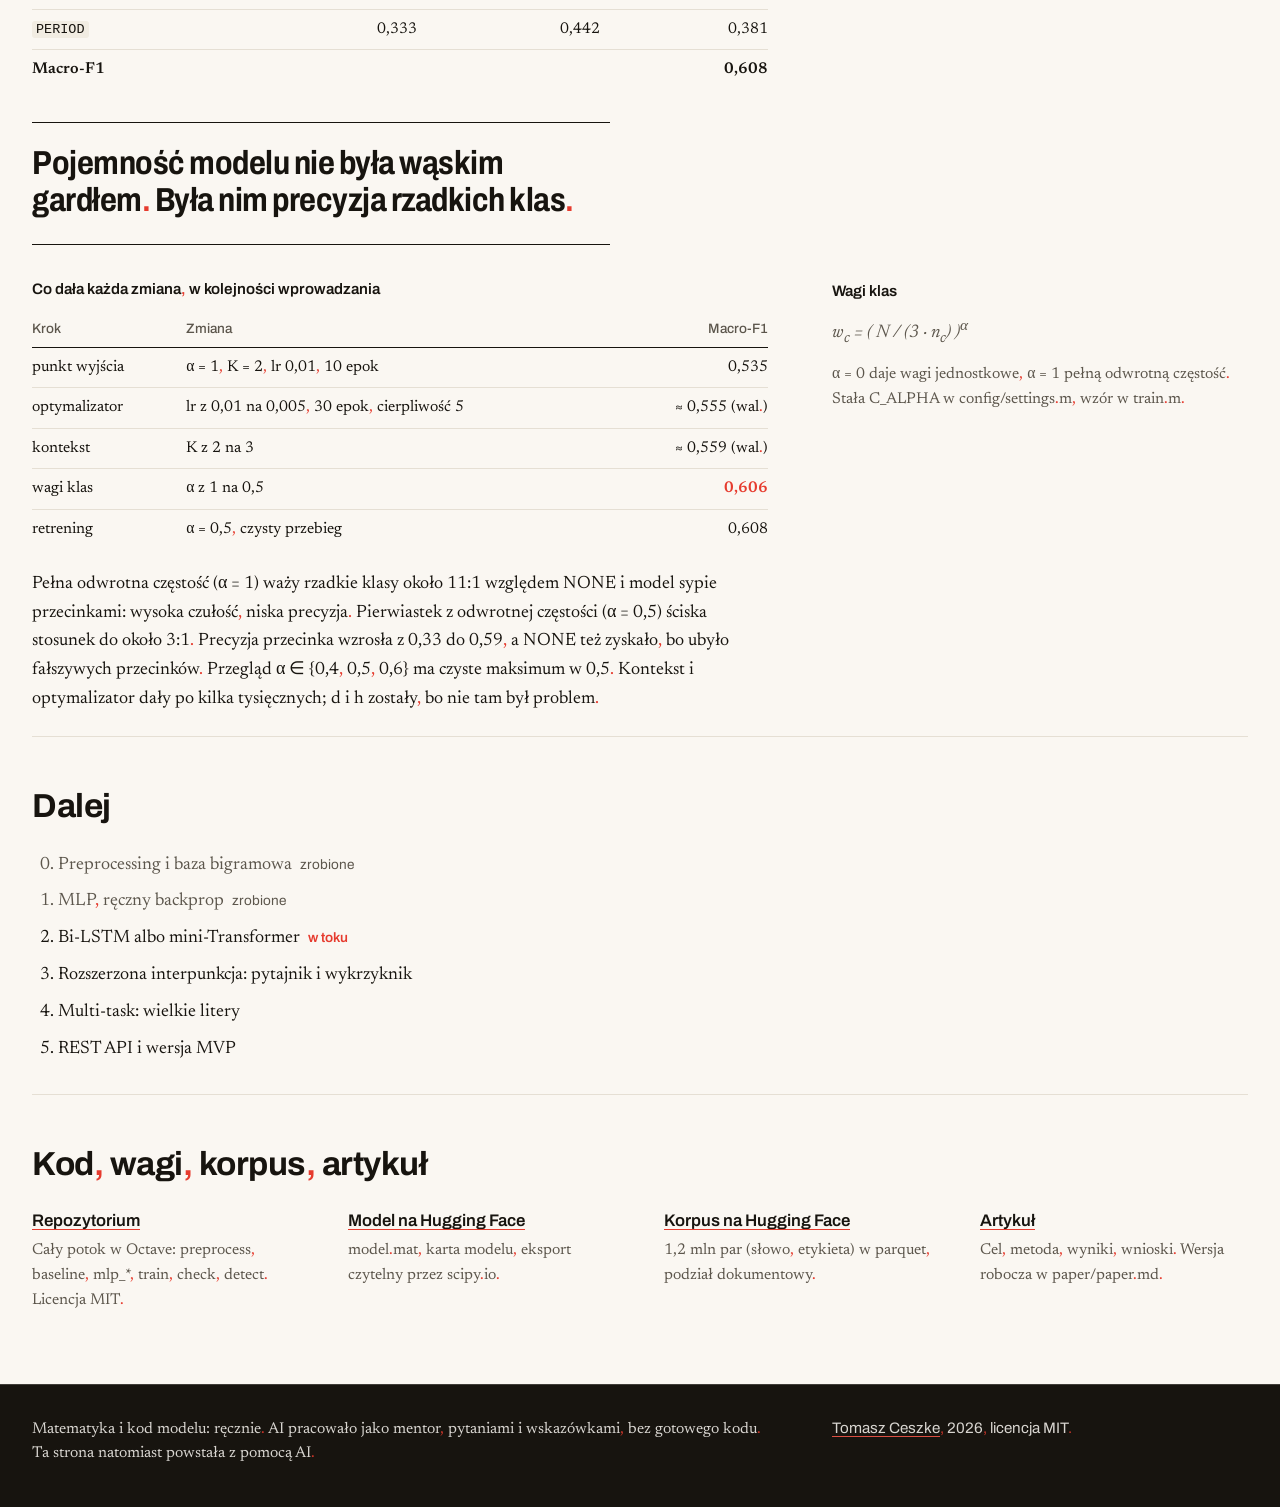
==== commit a982955e: "feat: make the feature-article page the landing page The alternative design replaces index.html. The" ====
--- a/web/index.html
+++ b/web/index.html
@@ -4,10 +4,10 @@
   <meta charset="UTF-8">
   <meta name="viewport" content="width=device-width, initial-scale=1.0">
   <meta name="ppr-build" content="dev">
-  <title>Polish Punctuation Restorer — przecinki wracają na miejsce</title>
-  <meta name="description" content="Sieć neuronowa, która uzupełnia brakujące przecinki i kropki w polskim tekście. Projekt badawczy zbudowany od zera, wytrenowany na szkolnych lekturach.">
+  <title>Polish Punctuation Restorer</title>
+  <meta name="description" content="Sieć neuronowa, która uzupełnia brakujące przecinki i kropki w polskim tekście. Napisana od zera w GNU Octave, z ręcznie wyprowadzonym backpropem, bez bibliotek ML.">
   <meta property="og:title" content="Polish Punctuation Restorer">
-  <meta property="og:description" content="Wklej tekst. Odzyskaj przecinki. Sieć neuronowa wytrenowana na polskich lekturach.">
+  <meta property="og:description" content="Sieć, która stawia przecinki. Napisana od zera w Octave. Działa w przeglądarce.">
   <meta property="og:type" content="website">
   <meta property="og:url" content="https://tomek.ceszke.com/polish-punctuation-restorer/">
   <meta property="og:site_name" content="Polish Punctuation Restorer">
@@ -37,179 +37,377 @@
   </script>
   <link rel="preconnect" href="https://fonts.googleapis.com">
   <link rel="preconnect" href="https://fonts.gstatic.com" crossorigin>
-  <link href="https://fonts.googleapis.com/css2?family=Space+Grotesk:wght@500;700&family=Inter:wght@400;500;600&family=Lora:ital@0;1&display=swap" rel="stylesheet">
-  <link rel="icon" href="data:image/svg+xml,<svg xmlns='http://www.w3.org/2000/svg' viewBox='0 0 100 100'><text y='80' font-size='90' fill='%23e63b2e'>,</text></svg>">
+  <link href="https://fonts.googleapis.com/css2?family=Archivo:ital,wdth,wght@0,62..125,400..900&family=Newsreader:ital,opsz,wght@0,6..72,400..600;1,6..72,400&display=swap" rel="stylesheet">
+  <link rel="icon" href="data:image/svg+xml,<svg xmlns='http://www.w3.org/2000/svg' viewBox='0 0 100 100'><rect width='100' height='100' fill='%2317140f'/><text y='80' x='22' font-size='90' fill='%23ff5a4d'>,</text></svg>">
   <link rel="stylesheet" href="style.css">
 </head>
 <body>
 
-<header class="site-header">
-  <a class="logo" href="#" aria-label="Polish Punctuation Restorer">
-    <span class="logo-mark">,</span><span class="logo-dot">.</span><span class="logo-text">ppr</span>
-  </a>
-  <button class="lang-toggle" id="langToggle" aria-label="Switch language">EN</button>
-</header>
-
-<main>
-
-  <!-- ============ HERO ============ -->
-  <section class="hero">
-    <div class="hero-net" id="heroNet" aria-hidden="true"></div>
-    <div class="hero-glyph" aria-hidden="true">,</div>
-    <h1 class="hero-title" data-i18n-html="hero.title">Wklej tekst<span class="accent">.</span><br>Odzyskaj przecinki<span class="accent">.</span></h1>
-    <p class="hero-sub" data-i18n="hero.sub">Ręcznie napisana od zera sieć neuronowa, która czyta Twój tekst i stawia brakujące przecinki oraz kropki — wytrenowana na klasyce szkolnych lektur.</p>
-    <ul class="craft-badges" aria-label="Cechy projektu">
-      <li data-i18n="hero.b1">100% hand-crafted</li>
-      <li data-i18n="hero.b2">vintage · architektura 1986</li>
-      <li data-i18n="hero.b3">dojrzewała na klasykach</li>
-      <li data-i18n="hero.b4">bez sztucznych dodatków</li>
-    </ul>
-    <a class="hero-cta" href="#demo" data-i18n="hero.cta">Zobacz, jak działa ↓</a>
-  </section>
-
-  <!-- ============ DEMO ============ -->
-  <section class="section demo-section" id="demo">
-    <h2 class="section-title" data-i18n="demo.title">Tekst bez interpunkcji? Chwileczkę.</h2>
+<header class="band" data-punct>
+  <div class="wrap">
+    <div class="masthead">
+      <a class="brand" href="#"><span class="brand-mark" aria-hidden="true">,</span>Polish Punctuation Restorer</a>
+      <button class="lang-toggle" id="langToggle" aria-label="Switch language">English</button>
+    </div>
+
+    <h1 class="headline" data-i18n-html="mag.h1">Sieć, która stawia przecinki.<br>Napisana od zera w Octave.</h1>
+    <p class="deck" data-i18n="mag.deck">Perceptron wielowarstwowy z ręcznie wyprowadzonym backpropem.</p>
+    <p class="byline" data-i18n="mag.byline">Tomasz Ceszke, 2026</p>
+
     <div class="demo" id="demoPanel">
-      <div class="demo-box" id="demoBox" aria-live="polite"></div>
+      <div class="demo-box" id="demoBox" lang="pl" aria-live="polite"></div>
       <div class="demo-actions">
         <button class="demo-btn" id="demoBtn" tabindex="-1" data-i18n="demo.button">Uzupełnij znaki</button>
         <span class="demo-status" id="demoStatus"></span>
         <span class="demo-count" id="demoCount"></span>
       </div>
-      <p class="demo-note" data-i18n="demo.note">Kliknij w ramkę i wpisz własny tekst — model policzy się w Twojej przeglądarce, bez serwera.</p>
     </div>
-  </section>
-
-  <!-- ============ HOW IT WORKS ============ -->
-  <section class="section">
-    <h2 class="section-title" data-i18n="how.title">Jak to działa?</h2>
-    <div class="steps">
-      <div class="step">
-        <div class="step-num">1</div>
-        <h3 data-i18n="how.s1.title">Czyta kontekst 7 słów</h3>
-        <p data-i18n="how.s1.text">Model patrzy na każde słowo w kontekście — trzy słowa przed nim i trzy po nim. Tak jak człowiek, który nie stawia przecinka w ciemno.</p>
-      </div>
-      <div class="step">
-        <div class="step-num">2</div>
-        <h3 data-i18n="how.s2.title">Sieć zgaduje znak</h3>
-        <p data-i18n="how.s2.text">Sieć neuronowa ocenia, co powinno stać po danym słowie: nic, przecinek czy kropka. Nauczyła się tego z ponad miliona słów prozy.</p>
-      </div>
-      <div class="step">
-        <div class="step-num">3</div>
-        <h3 data-i18n="how.s3.title">I tak słowo po słowie</h3>
-        <p data-i18n="how.s3.text">Procedura powtarza się dla całego tekstu. Na końcu dostajesz ten sam tekst — tylko z interpunkcją na swoim miejscu.</p>
-      </div>
+
+    <div class="demo-foot">
+      <div>
+        <p class="demo-note" data-i18n="demo.note">Kliknij w ramkę i wpisz własny tekst.</p>
+        <aside class="repo">
+          <h3><a href="https://github.com/tomekceszke/polish-punctuation-restorer" target="_blank" rel="noopener" data-i18n="mag.repo.title">Kod na GitHubie</a></h3>
+          <p data-i18n="mag.repo.text">Cały potok w Octave.</p>
+        </aside>
+      </div>
+      <aside>
+        <h3 data-i18n="mag.browser.title">W przeglądarce</h3>
+        <p data-i18n="mag.browser.text">Bez serwera.</p>
+      </aside>
     </div>
-  </section>
-
-  <!-- ============ BOOKS ============ -->
-  <section class="section books-section">
-    <h2 class="section-title" data-i18n="books.title">Wytrenowany na klasyce</h2>
-    <p class="section-lead" data-i18n="books.lead">Model uczył się interpunkcji z ~1,07 miliona słów literackiej polszczyzny — lektur, które każdy zna ze szkoły.</p>
-    <p class="books-group-label" data-i18n="books.trainLabel">zbiór treningowy · 7 książek</p>
-    <div class="books-grid">
-      <div class="book"><span class="book-title">Chłopi</span><span class="book-author">Władysław Reymont</span></div>
-      <div class="book"><span class="book-title">Lalka</span><span class="book-author">Bolesław Prus</span></div>
-      <div class="book"><span class="book-title">Nad Niemnem</span><span class="book-author">Eliza Orzeszkowa</span></div>
-      <div class="book"><span class="book-title">Proces</span><span class="book-author">Franz Kafka</span></div>
-      <div class="book"><span class="book-title">Przedwiośnie</span><span class="book-author">Stefan Żeromski</span></div>
-      <div class="book"><span class="book-title">Moralność pani Dulskiej</span><span class="book-author">Gabriela Zapolska</span></div>
-      <div class="book"><span class="book-title">Mały Książę</span><span class="book-author">Antoine de Saint-Exupéry</span></div>
-    </div>
-    <p class="books-group-label books-group-val" data-i18n="books.valLabel">zbiór walidacyjny · 2 książki</p>
-    <div class="books-grid">
-      <div class="book"><span class="book-title">Ziemia obiecana</span><span class="book-author">Władysław Reymont</span></div>
-      <div class="book"><span class="book-title">Rok 1984</span><span class="book-author">George Orwell</span></div>
-    </div>
-    <p class="books-group-label books-group-test" data-i18n="books.testLabel">zbiór testowy · 2 książki</p>
-    <div class="books-grid">
-      <div class="book"><span class="book-title">Syzyfowe prace</span><span class="book-author">Stefan Żeromski</span></div>
-      <div class="book"><span class="book-title">Tajemniczy ogród</span><span class="book-author">Frances H. Burnett</span></div>
-    </div>
-    <p class="books-credit" data-i18n-html="books.credit">Teksty pochodzą z biblioteki <a href="https://wolnelektury.pl" target="_blank" rel="noopener">Wolne Lektury</a>.</p>
-  </section>
-
-  <!-- ============ TECH ============ -->
-  <section class="section tech-section">
-    <h2 class="section-title" data-i18n="tech.title">Dla ciekawskich: co pod maską</h2>
-    <p class="section-lead" data-i18n="tech.lead">Wszystko zbudowane od zera w GNU Octave — bez bibliotek ML, z gradientami wyprowadzonymi ręcznie na kartce. Architektura w dobrym, starym stylu: MLP, rocznik 1986. Zero transformerów — na razie.</p>
-
-    <div class="facts-grid">
-      <div class="fact"><span class="fact-value">295,4&nbsp;tys.</span><span class="fact-label" data-i18n="tech.f1">parametrów</span></div>
-      <div class="fact"><span class="fact-value">0,608</span><span class="fact-label" data-i18n="tech.f2">Macro-F1 (test)</span></div>
-      <div class="fact"><span class="fact-value">+9,7&nbsp;pp</span><span class="fact-label" data-i18n="tech.f3">ponad bazę bigramową (0,511)</span></div>
-      <div class="fact"><span class="fact-value">0</span><span class="fact-label" data-i18n="tech.f4">użytych bibliotek ML</span></div>
-      <div class="fact"><span class="fact-value">645</span><span class="fact-label" data-i18n="tech.f5">linii kodu Octave</span></div>
-    </div>
-
-    <figure class="arch" aria-label="Architecture: 7-word window, embedding, hidden ReLU layer, softmax">
-      <div class="arch-flow">
-        <div class="arch-node">
-          <span class="arch-t1" data-i18n="tech.arch.in">okno 7 słów</span>
-          <span class="arch-t2">w₋₃ … w₊₃</span>
-        </div>
-        <div class="arch-link"></div>
-        <div class="arch-node">
-          <span class="arch-t1">embedding</span>
-          <span class="arch-t2">5000 × 50</span>
-        </div>
-        <div class="arch-link"></div>
-        <div class="arch-node">
-          <span class="arch-t1" data-i18n="tech.arch.hidden">warstwa ukryta</span>
-          <span class="arch-t2">128 · ReLU</span>
-        </div>
-        <div class="arch-link"></div>
-        <div class="arch-node arch-out">
-          <span class="arch-t1">softmax</span>
-          <span class="arch-t2">∅&nbsp;&nbsp;,&nbsp;&nbsp;.</span>
-        </div>
-      </div>
-      <figcaption data-i18n="tech.archCaption">Perceptron wielowarstwowy (MLP): dla każdego słowa przewiduje jedną z trzech klas — brak znaku, przecinek, kropka.</figcaption>
-    </figure>
-
-    <h3 class="roadmap-title" data-i18n="tech.roadmapTitle">Mapa drogowa projektu</h3>
-    <ol class="roadmap">
-      <li class="done"><span class="stage">0</span><span data-i18n="tech.r0">Baza bigramowa</span></li>
-      <li class="done"><span class="stage">1</span><span data-i18n="tech.r1">MLP z ręcznym backpropem</span></li>
-      <li class="current"><span class="stage">2</span><span data-i18n="tech.r2">Bi-LSTM / mini-Transformer</span></li>
-      <li><span class="stage">3</span><span data-i18n="tech.r3">Więcej znaków: ? !</span></li>
-      <li><span class="stage">4</span><span data-i18n="tech.r4">+ wielkie litery</span></li>
-      <li><span class="stage">5</span><span data-i18n="tech.r5">API i wersja MVP</span></li>
-    </ol>
-  </section>
-
-  <!-- ============ PAPER & CODE ============ -->
-  <section class="section links-section">
-    <h2 class="section-title" data-i18n="links.title">Publikacja i kod</h2>
-    <div class="links-grid">
-      <a class="link-card" href="https://github.com/tomekceszke/polish-punctuation-restorer/blob/main/paper/paper.md" target="_blank" rel="noopener">
-        <span class="link-kicker" data-i18n="links.paperKicker">artykuł naukowy (draft)</span>
-        <span class="link-name">Polish Punctuation Restorer — paper</span>
-        <span class="link-arrow">→</span>
-      </a>
-      <a class="link-card" href="https://github.com/tomekceszke/polish-punctuation-restorer" target="_blank" rel="noopener">
-        <span class="link-kicker" data-i18n="links.repoKicker">kod źródłowy · MIT</span>
-        <span class="link-name">github.com/tomekceszke/polish-punctuation-restorer</span>
-        <span class="link-arrow">→</span>
-      </a>
-      <a class="link-card" href="https://huggingface.co/tomekceszke/polish-punctuation-restorer" target="_blank" rel="noopener">
-        <span class="link-kicker" data-i18n="links.hfKicker">wagi modelu · Hugging Face</span>
-        <span class="link-name">huggingface.co/tomekceszke/polish-punctuation-restorer</span>
-        <span class="link-arrow">→</span>
-      </a>
-    </div>
-  </section>
-
+  </div>
+</header>
+
+<main class="article" data-punct>
+  <div class="wrap">
+
+    <!-- ===== Task ===== -->
+    <section class="sec">
+      <h2 data-i18n="mag.task.title">Zadanie</h2>
+      <div class="body">
+        <p data-i18n="mag.task.p1">Klasyfikacja tokenów.</p>
+        <p data-i18n="mag.task.p2">Tokenizer składa wielkość liter.</p>
+      </div>
+      <aside>
+        <h3 data-i18n="mag.task.asideTitle">Etykiety</h3>
+        <div class="table-wrap">
+          <table>
+            <thead><tr>
+              <th data-i18n="mag.task.thLabel">Etykieta</th>
+              <th data-i18n="mag.task.thValue">Wartość</th>
+              <th class="txt" data-i18n="mag.task.thMeaning">Znaczenie</th>
+            </tr></thead>
+            <tbody>
+              <tr><td><code>NONE</code></td><td>1</td><td class="txt" data-i18n="mag.task.rNone">brak znaku po słowie</td></tr>
+              <tr><td><code>COMMA</code></td><td>2</td><td class="txt" data-i18n="mag.task.rComma">przecinek po słowie</td></tr>
+              <tr><td><code>PERIOD</code></td><td>3</td><td class="txt" data-i18n="mag.task.rPeriod">kropka po słowie</td></tr>
+            </tbody>
+          </table>
+        </div>
+      </aside>
+    </section>
+
+    <!-- ===== Data ===== -->
+    <section class="sec">
+      <h2 data-i18n="mag.data.title">Dane</h2>
+      <div class="body">
+        <p data-i18n="mag.data.p1">Jedenaście książek z Wolnych Lektur.</p>
+        <p data-i18n="mag.data.p2">Rozkład etykiet jest silnie niezbalansowany.</p>
+      </div>
+      <aside>
+        <h3 data-i18n="mag.data.asideTitle">Podział</h3>
+        <div class="table-wrap">
+          <table>
+            <thead><tr>
+              <th data-i18n="mag.data.thSplit">Zbiór</th>
+              <th data-i18n="mag.data.thTokens">Tokeny</th>
+              <th data-i18n="mag.data.thBooks">Książki</th>
+            </tr></thead>
+            <tbody>
+              <tr><td data-i18n="mag.data.rTrain">treningowy</td><td data-i18n="mag.n.train">828 125</td><td>7</td></tr>
+              <tr><td data-i18n="mag.data.rVal">walidacyjny</td><td data-i18n="mag.n.val">239 580</td><td>2</td></tr>
+              <tr><td data-i18n="mag.data.rTest">testowy</td><td data-i18n="mag.n.test">128 235</td><td>2</td></tr>
+              <tr class="total"><td data-i18n="mag.data.rTotal">razem</td><td data-i18n="mag.n.total">1 195 940</td><td>11</td></tr>
+            </tbody>
+          </table>
+        </div>
+        <p class="credit" data-i18n-html="mag.data.credit">Teksty pochodzą z biblioteki <a href="https://wolnelektury.pl" target="_blank" rel="noopener">Wolne Lektury</a>.</p>
+      </aside>
+
+      <figure class="wide">
+        <p class="fig-title" data-i18n="mag.data.figTitle">Udział etykiet w każdym zbiorze</p>
+        <div class="legend">
+          <span class="l-comma" data-i18n="mag.data.legComma">przecinek</span>
+          <span class="l-period" data-i18n="mag.data.legPeriod">kropka</span>
+          <span data-i18n="mag.data.legNone">reszta paska: brak znaku</span>
+        </div>
+        <div class="bars" role="img" aria-label="Label share per split: train 11.9% comma, 7.3% period; validation 12.9% comma, 7.2% period; test 10.2% comma, 6.4% period">
+          <span class="lbl" data-i18n="mag.data.rTrain">treningowy</span>
+          <div class="track"><div class="seg comma" style="width:11.9%" title="COMMA 11.9%"></div><div class="seg period" style="width:7.3%" title="PERIOD 7.3%"></div></div>
+          <span class="val"><b data-i18n="mag.pct.tr.c">11,9%</b> <span data-i18n="mag.data.legComma">przecinek</span>, <b data-i18n="mag.pct.tr.p">7,3%</b> <span data-i18n="mag.data.legPeriod">kropka</span></span>
+
+          <span class="lbl" data-i18n="mag.data.rVal">walidacyjny</span>
+          <div class="track"><div class="seg comma" style="width:12.9%" title="COMMA 12.9%"></div><div class="seg period" style="width:7.2%" title="PERIOD 7.2%"></div></div>
+          <span class="val"><b data-i18n="mag.pct.va.c">12,9%</b> <span data-i18n="mag.data.legComma">przecinek</span>, <b data-i18n="mag.pct.va.p">7,2%</b> <span data-i18n="mag.data.legPeriod">kropka</span></span>
+
+          <span class="lbl" data-i18n="mag.data.rTest">testowy</span>
+          <div class="track"><div class="seg comma" style="width:10.2%" title="COMMA 10.2%"></div><div class="seg period" style="width:6.4%" title="PERIOD 6.4%"></div></div>
+          <span class="val"><b data-i18n="mag.pct.te.c">10,2%</b> <span data-i18n="mag.data.legComma">przecinek</span>, <b data-i18n="mag.pct.te.p">6,4%</b> <span data-i18n="mag.data.legPeriod">kropka</span></span>
+        </div>
+        <figcaption data-i18n="mag.data.figCaption">Pasek to 100% tokenów zbioru.</figcaption>
+      </figure>
+    </section>
+
+    <!-- ===== Model ===== -->
+    <section class="sec">
+      <h2 data-i18n="mag.model.title">Model</h2>
+
+      <figure class="wide arch" aria-label="Architecture: 7 indices, embedding lookup, concatenation to 350, hidden layer 128 with ReLU, softmax over 3 classes">
+        <svg viewBox="0 0 1200 290" xmlns="http://www.w3.org/2000/svg" role="img">
+          <defs>
+            <marker id="arr" viewBox="0 0 10 10" refX="9" refY="5" markerWidth="7" markerHeight="7" orient="auto-start-reverse">
+              <path d="M0,0 L10,5 L0,10 z" fill="currentColor"/>
+            </marker>
+          </defs>
+
+          <!-- 7 indices -->
+          <g>
+            <rect class="box" x="20"  y="112" width="42" height="42" rx="3"/>
+            <rect class="box" x="68"  y="112" width="42" height="42" rx="3"/>
+            <rect class="box" x="116" y="112" width="42" height="42" rx="3"/>
+            <rect class="hi"  x="164" y="112" width="42" height="42" rx="3"/>
+            <rect class="box" x="212" y="112" width="42" height="42" rx="3"/>
+            <rect class="box" x="260" y="112" width="42" height="42" rx="3"/>
+            <rect class="box" x="308" y="112" width="42" height="42" rx="3"/>
+            <text class="sub m" x="41"  y="138" text-anchor="middle">w₋₃</text>
+            <text class="sub m" x="89"  y="138" text-anchor="middle">w₋₂</text>
+            <text class="sub m" x="137" y="138" text-anchor="middle">w₋₁</text>
+            <text class="sub m hi-text" x="185" y="138" text-anchor="middle">wᵢ</text>
+            <text class="sub m" x="233" y="138" text-anchor="middle">w₊₁</text>
+            <text class="sub m" x="281" y="138" text-anchor="middle">w₊₂</text>
+            <text class="sub m" x="329" y="138" text-anchor="middle">w₊₃</text>
+            <text class="lbl" x="185" y="184" text-anchor="middle" data-i18n="mag.arch.in">7 indeksów słownika</text>
+            <text class="small" x="185" y="202" text-anchor="middle">K = 3</text>
+          </g>
+          <line class="line" x1="358" y1="133" x2="392" y2="133" marker-end="url(#arr)"/>
+
+          <!-- E lookup -->
+          <g>
+            <rect class="box" x="400" y="38" width="64" height="190" rx="3"/>
+            <line class="row" x1="404" y1="61"  x2="460" y2="61"/>
+            <line class="row" x1="404" y1="92"  x2="460" y2="92"/>
+            <line class="row" x1="404" y1="118" x2="460" y2="118"/>
+            <line class="row" x1="404" y1="147" x2="460" y2="147"/>
+            <line class="row" x1="404" y1="166" x2="460" y2="166"/>
+            <line class="row" x1="404" y1="191" x2="460" y2="191"/>
+            <line class="row" x1="404" y1="213" x2="460" y2="213"/>
+            <text class="lbl m" x="432" y="252" text-anchor="middle">E</text>
+            <text class="small" x="432" y="270" text-anchor="middle">5001 × 50</text>
+            <text class="small" x="432" y="26" text-anchor="middle" data-i18n="mag.arch.lookup">wiersze E</text>
+          </g>
+          <line class="line" x1="472" y1="133" x2="506" y2="133" marker-end="url(#arr)"/>
+
+          <!-- concat 350 -->
+          <g>
+            <rect class="vec" x="514" y="122" width="196" height="22" rx="3"/>
+            <line class="thin" x1="542" y1="122" x2="542" y2="144"/>
+            <line class="thin" x1="570" y1="122" x2="570" y2="144"/>
+            <line class="thin" x1="598" y1="122" x2="598" y2="144"/>
+            <line class="thin" x1="626" y1="122" x2="626" y2="144"/>
+            <line class="thin" x1="654" y1="122" x2="654" y2="144"/>
+            <line class="thin" x1="682" y1="122" x2="682" y2="144"/>
+            <text class="lbl m" x="612" y="106" text-anchor="middle">x</text>
+            <text class="small" x="612" y="170" text-anchor="middle" data-i18n="mag.arch.concat">konkatenacja, 350</text>
+            <text class="small" x="612" y="188" text-anchor="middle">7 × 50</text>
+          </g>
+          <line class="line" x1="718" y1="133" x2="752" y2="133" marker-end="url(#arr)"/>
+
+          <!-- W1 + ReLU -->
+          <g>
+            <rect class="box" x="760" y="88" width="104" height="90" rx="3"/>
+            <text class="sub m" x="812" y="122" text-anchor="middle">W₁x + b₁</text>
+            <text class="lbl" x="812" y="150" text-anchor="middle">ReLU</text>
+            <text class="small" x="812" y="200" text-anchor="middle">W₁: 128 × 350</text>
+          </g>
+          <line class="line" x1="872" y1="133" x2="906" y2="133" marker-end="url(#arr)"/>
+
+          <!-- hidden 128 -->
+          <g>
+            <rect class="vec" x="914" y="122" width="96" height="22" rx="3"/>
+            <rect class="hi" x="922" y="126" width="9" height="14" rx="1"/>
+            <rect class="hi" x="946" y="126" width="9" height="14" rx="1"/>
+            <rect class="hi" x="970" y="126" width="9" height="14" rx="1"/>
+            <rect class="hi" x="993" y="126" width="9" height="14" rx="1"/>
+            <text class="lbl m" x="962" y="106" text-anchor="middle">a₁</text>
+            <text class="small" x="962" y="170" text-anchor="middle" data-i18n="mag.arch.hidden">warstwa ukryta, 128</text>
+          </g>
+          <line class="line" x1="1018" y1="133" x2="1052" y2="133" marker-end="url(#arr)"/>
+
+          <!-- W2 + softmax -> 3 classes -->
+          <g>
+            <rect class="box" x="1060" y="88" width="72" height="90" rx="3"/>
+            <text class="sub m" x="1096" y="122" text-anchor="middle">W₂a₁+b₂</text>
+            <text class="lbl" x="1096" y="150" text-anchor="middle">softmax</text>
+            <text class="small" x="1096" y="200" text-anchor="middle">W₂: 3 × 128</text>
+          </g>
+          <g>
+            <rect class="box" x="1144" y="96"  width="36" height="24" rx="3"/>
+            <rect class="hi"  x="1144" y="126" width="36" height="24" rx="3"/>
+            <rect class="box" x="1144" y="156" width="36" height="24" rx="3"/>
+            <text class="sub" x="1162" y="113" text-anchor="middle">∅</text>
+            <text class="sub hi-text" x="1162" y="144" text-anchor="middle" font-weight="700">,</text>
+            <text class="sub" x="1162" y="173" text-anchor="middle">.</text>
+            <text class="small" x="1162" y="200" text-anchor="middle" data-i18n="mag.arch.out">3 klasy</text>
+          </g>
+        </svg>
+        <figcaption data-i18n="mag.model.figCaption">Przebieg w przód dla jednego słowa.</figcaption>
+      </figure>
+
+      <div class="body">
+        <p data-i18n="mag.model.p1">Siedem indeksów wybiera wiersze macierzy zanurzeń E.</p>
+        <p data-i18n="mag.model.p2">Inicjalizacja.</p>
+        <p data-i18n="mag.model.p3">Backprop wyprowadzony na kartce.</p>
+      </div>
+      <aside>
+        <h3 data-i18n="mag.model.asideTitle">Parametry</h3>
+        <div class="table-wrap">
+          <table>
+            <thead><tr>
+              <th data-i18n="mag.model.thTensor">Tensor</th>
+              <th data-i18n="mag.model.thShape">Kształt</th>
+              <th data-i18n="mag.model.thCount">Liczba</th>
+              <th data-i18n="mag.model.thInit">Init</th>
+            </tr></thead>
+            <tbody>
+              <tr><td><i>E</i></td><td>5001 × 50</td><td data-i18n="mag.n.pE">250 050</td><td data-i18n="mag.model.initE">randn · 0,01</td></tr>
+              <tr><td><i>W</i>₁</td><td>128 × 350</td><td data-i18n="mag.n.pW1">44 800</td><td data-i18n="mag.model.initHe">He</td></tr>
+              <tr><td><i>b</i>₁</td><td>128</td><td>128</td><td data-i18n="mag.model.initZero">zera</td></tr>
+              <tr><td><i>W</i>₂</td><td>3 × 128</td><td>384</td><td data-i18n="mag.model.initHe">He</td></tr>
+              <tr><td><i>b</i>₂</td><td>3</td><td>3</td><td data-i18n="mag.model.initZero">zera</td></tr>
+              <tr class="total"><td data-i18n="mag.model.rTotal">razem</td><td></td><td data-i18n="mag.n.pAll">295 365</td><td></td></tr>
+            </tbody>
+          </table>
+        </div>
+      </aside>
+    </section>
+
+    <!-- ===== Results ===== -->
+    <section class="sec">
+      <h2 data-i18n="mag.results.title">Wyniki</h2>
+      <div class="body">
+        <p data-i18n="mag.results.p1">Metryka to Macro-F1 na zbiorze testowym.</p>
+        <div class="table-wrap">
+          <table>
+            <thead><tr>
+              <th data-i18n="mag.results.thClass">Klasa</th>
+              <th data-i18n="mag.results.thPrec">Precyzja</th>
+              <th data-i18n="mag.results.thRec">Czułość</th>
+              <th>F1</th>
+            </tr></thead>
+            <tbody>
+              <tr><td><code>NONE</code></td><td data-i18n="mag.num.922">0,922</td><td data-i18n="mag.num.922">0,922</td><td data-i18n="mag.num.922">0,922</td></tr>
+              <tr><td><code>COMMA</code></td><td data-i18n="mag.num.588">0,588</td><td data-i18n="mag.num.467">0,467</td><td data-i18n="mag.num.520">0,520</td></tr>
+              <tr><td><code>PERIOD</code></td><td data-i18n="mag.num.333">0,333</td><td data-i18n="mag.num.442">0,442</td><td data-i18n="mag.num.381">0,381</td></tr>
+              <tr class="total"><td>Macro-F1</td><td></td><td></td><td data-i18n="mag.num.608">0,608</td></tr>
+            </tbody>
+          </table>
+        </div>
+      </div>
+      <aside>
+        <div class="table-wrap">
+          <table>
+            <thead><tr>
+              <th data-i18n="mag.results.thModel">Model</th>
+              <th data-i18n="mag.results.thScore">Macro-F1 (test)</th>
+            </tr></thead>
+            <tbody>
+              <tr><td data-i18n="mag.results.rBaseline">Bigramy, etap 0</td><td data-i18n="mag.num.511">0,511</td></tr>
+              <tr><td data-i18n="mag.results.rUntuned">MLP przed strojeniem</td><td data-i18n="mag.num.535">0,535</td></tr>
+              <tr><td data-i18n="mag.results.rTuned">MLP po strojeniu</td><td class="best" data-i18n="mag.num.608">0,608</td></tr>
+              <tr><td data-i18n="mag.results.rTarget">Cel etapu</td><td data-i18n="mag.num.611">0,611</td></tr>
+            </tbody>
+          </table>
+        </div>
+      </aside>
+
+      <blockquote class="pull wide" data-i18n="mag.results.quote">Pojemność modelu nie była wąskim gardłem. Była nim precyzja rzadkich klas.</blockquote>
+
+      <div class="body">
+        <div class="table-wrap">
+          <table>
+            <caption data-i18n="mag.results.ladderTitle">Co dała każda zmiana, w kolejności wprowadzania</caption>
+            <thead><tr>
+              <th data-i18n="mag.results.thStep">Krok</th>
+              <th class="txt" data-i18n="mag.results.thChange">Zmiana</th>
+              <th data-i18n="mag.results.thF1">Macro-F1</th>
+            </tr></thead>
+            <tbody>
+              <tr><td data-i18n="mag.results.l0">punkt wyjścia</td><td class="txt" data-i18n="mag.results.l0c">α = 1, K = 2, lr 0,01, 10 epok</td><td data-i18n="mag.results.l0v">0,535</td></tr>
+              <tr><td data-i18n="mag.results.l1">optymalizator</td><td class="txt" data-i18n="mag.results.l1c">lr z 0,01 na 0,005, 30 epok, cierpliwość 5</td><td data-i18n="mag.results.l1v">≈ 0,555 (wal.)</td></tr>
+              <tr><td data-i18n="mag.results.l2">kontekst</td><td class="txt" data-i18n="mag.results.l2c">K z 2 na 3</td><td data-i18n="mag.results.l2v">≈ 0,559 (wal.)</td></tr>
+              <tr><td data-i18n="mag.results.l3">wagi klas</td><td class="txt" data-i18n="mag.results.l3c">α z 1 na 0,5</td><td class="best" data-i18n="mag.results.l3v">0,606</td></tr>
+              <tr><td data-i18n="mag.results.l4">retrening</td><td class="txt" data-i18n="mag.results.l4c">α = 0,5, czysty przebieg</td><td data-i18n="mag.results.l4v">0,608</td></tr>
+            </tbody>
+          </table>
+        </div>
+        <p data-i18n="mag.results.p2">Pełna odwrotna częstość.</p>
+      </div>
+      <aside>
+        <h3 data-i18n="mag.results.asideTitle">Wagi klas</h3>
+        <p class="formula">w<sub>c</sub> = ( N / (3 · n<sub>c</sub>) )<sup>α</sup></p>
+        <p data-i18n="mag.results.asideText">α = 0 daje wagi jednostkowe.</p>
+      </aside>
+    </section>
+
+    <!-- ===== Next ===== -->
+    <section class="sec">
+      <h2 data-i18n="mag.next.title">Dalej</h2>
+      <ol class="stages wide" start="0">
+        <li class="past"><span data-i18n="mag.next.s0">Preprocessing i baza bigramowa</span><span class="state" data-i18n="mag.next.done">zrobione</span></li>
+        <li class="past"><span data-i18n="mag.next.s1">MLP, ręczny backprop</span><span class="state" data-i18n="mag.next.done">zrobione</span></li>
+        <li class="now"><span data-i18n="mag.next.s2">Bi-LSTM albo mini-Transformer</span><span class="state" data-i18n="mag.next.now">w toku</span></li>
+        <li><span data-i18n="mag.next.s3">Rozszerzona interpunkcja: pytajnik i wykrzyknik</span></li>
+        <li><span data-i18n="mag.next.s4">Multi-task: wielkie litery</span></li>
+        <li><span data-i18n="mag.next.s5">REST API i wersja MVP</span></li>
+      </ol>
+    </section>
+
+    <!-- ===== Links ===== -->
+    <section class="sec">
+      <h2 data-i18n="mag.links.title">Kod, wagi, korpus, artykuł</h2>
+      <dl class="refs wide">
+        <div>
+          <dt><a href="https://github.com/tomekceszke/polish-punctuation-restorer" target="_blank" rel="noopener" data-i18n="mag.links.repo">Repozytorium</a></dt>
+          <dd data-i18n="mag.links.repoNote">Cały potok w Octave.</dd>
+        </div>
+        <div>
+          <dt><a href="https://huggingface.co/tomekceszke/polish-punctuation-restorer" target="_blank" rel="noopener" data-i18n="mag.links.model">Model na Hugging Face</a></dt>
+          <dd data-i18n="mag.links.modelNote">model.mat, karta modelu.</dd>
+        </div>
+        <div>
+          <dt><a href="https://huggingface.co/datasets/tomekceszke/polish-punctuation-corpus" target="_blank" rel="noopener" data-i18n="mag.links.data">Korpus na Hugging Face</a></dt>
+          <dd data-i18n="mag.links.dataNote">1,2 mln par w parquet.</dd>
+        </div>
+        <div>
+          <dt><a href="https://github.com/tomekceszke/polish-punctuation-restorer/blob/main/paper/paper.md" target="_blank" rel="noopener" data-i18n="mag.links.paper">Artykuł</a></dt>
+          <dd data-i18n="mag.links.paperNote">Cel, metoda, wyniki, wnioski.</dd>
+        </div>
+      </dl>
+    </section>
+
+  </div>
 </main>
 
-<footer class="site-footer">
-  <p data-i18n="footer.line1">Projekt badawczo-edukacyjny · etap 1 z 5 · wyniki będą się poprawiać z każdym etapem.</p>
-  <p class="footer-ai" data-i18n="footer.ai">Rola AI: cała matematyka i kod modelu napisane ręcznie przez autora. AI pełniło rolę mentora — pytania i wskazówki, bez gotowego kodu. Z pomocą AI powstała natomiast ta strona.</p>
-  <p class="footer-author"><a href="https://tomek.ceszke.com/">Tomasz Ceszke</a> · MIT License · 2026</p>
+<footer class="colophon" data-punct>
+  <div class="wrap">
+    <p data-i18n="mag.footer.ai">Matematyka i kod modelu: ręcznie.</p>
+    <p class="meta" data-i18n-html="mag.footer.meta"><a href="https://tomek.ceszke.com/">Tomasz Ceszke</a>, 2026, licencja MIT.</p>
+  </div>
 </footer>
 
 <script src="i18n.js"></script>
+<script src="i18n-page.js"></script>
 <script src="model.js"></script>
 <script src="script.js"></script>
 </body>
--- a/web/style.css
+++ b/web/style.css
@@ -1,257 +1,189 @@
-/* ===== Design tokens ===== */
+/* ===========================================================================
+   Landing page stylesheet (feature-article layout).
+   A saturated ultramarine band carries the headline and the live demo; the
+   article below sits on tinted paper in a wide two-column grid (text | tables).
+   The demo-state class contract is shared with style.css so script.js drives both
+   pages unchanged: .demo.is-live, .demo-box.is-empty, .caret, .mark(.on),
+   .demo-status.working/.loading/.error, .demo-btn.armed/.pressed, .demo-count.over
+   =========================================================================== */
+
 :root {
-  --bg: #faf7f2;
-  --bg-raised: #ffffff;
+  --band: #17140f;
+  --band-deep: #231e17;
+  --band-line: rgba(250, 247, 242, 0.18);
+  --band-ink: #faf7f2;
+  --band-accent: #ff5a4d;   /* red as it reads on black */
+  --band-btn: #e63b2e;
+
+  --paper: #faf7f2;
+  --paper-2: #f1ece2;
   --ink: #17140f;
   --ink-soft: #5c564c;
+  --rule: #e5dfd4;
   --accent: #e63b2e;
-  --accent-soft: #fdeceb;
-  --line: #e5dfd4;
-  --font-display: "Space Grotesk", system-ui, sans-serif;
-  --font-body: "Inter", system-ui, sans-serif;
-  --font-serif: "Lora", Georgia, serif;
-  --radius: 14px;
-  --maxw: 66rem;
+
+  --c-comma: #e63b2e;   /* chart series, validated on --paper */
+  --c-period: #2b6cb0;
+
+  --display: Archivo, "Helvetica Neue", Arial, sans-serif;
+  --text: Newsreader, Georgia, "Times New Roman", serif;
+  --mono: ui-monospace, "SF Mono", Menlo, Consolas, monospace;
+
+  --wrap: 80rem;
+  --col-text: 46rem;
 }
 
 @media (prefers-color-scheme: dark) {
   :root {
-    --bg: #14110c;
-    --bg-raised: #1e1a14;
+    --band: #0e0c09;
+    --band-deep: #1a1611;
+    --paper: #14110c;
+    --paper-2: #1e1a14;
     --ink: #f1ece2;
     --ink-soft: #a89f8f;
+    --rule: #2e2921;
     --accent: #ff5a4d;
-    --accent-soft: #3a1c18;
-    --line: #2e2921;
+    --c-comma: #e8503f;  /* validated on the dark paper */
+    --c-period: #4f93da;
   }
 }
 
 * { box-sizing: border-box; }
 
-html { scroll-behavior: smooth; }
-
 body {
   margin: 0;
-  background: var(--bg);
+  background: var(--paper);
   color: var(--ink);
-  font-family: var(--font-body);
-  font-size: 1.0625rem;
-  line-height: 1.65;
+  font-family: var(--text);
+  font-size: 1.125rem;
+  line-height: 1.6;
   -webkit-font-smoothing: antialiased;
 }
 
-.accent { color: var(--accent); }
-
-/* Site-wide punctuation motif: spans injected by accentPunctuation() in script.js */
+.wrap {
+  max-width: var(--wrap);
+  margin: 0 auto;
+  padding-inline: 2rem;
+}
+
+a { color: inherit; }
+code {
+  font-family: var(--mono);
+  font-size: 0.86em;
+  background: var(--paper-2);
+  padding: 0.05em 0.3em;
+  border-radius: 3px;
+}
+
+/* Punctuation motif: only h1 and h2 carry [data-punct] */
 .punct { color: var(--accent); }
-h1 .punct, h2 .punct, h3 .punct { font-weight: 700; }
-
-a { color: inherit; }
-
-/* ===== Header ===== */
-.site-header {
+.band .punct { color: var(--band-accent); }
+
+/* ===== Band ===== */
+.band {
+  background: var(--band);
+  color: var(--band-ink);
+  border-bottom: 1px solid var(--band-line);
+}
+.band .wrap { padding-block: 1.6rem 3.5rem; }
+
+.masthead {
   display: flex;
   justify-content: space-between;
-  align-items: center;
-  max-width: var(--maxw);
-  margin: 0 auto;
-  padding: 1.25rem 1.5rem;
-}
-
-.logo {
-  font-family: var(--font-display);
+  align-items: baseline;
+  gap: 1rem;
+  font-family: var(--display);
+  font-size: 0.95rem;
+  font-weight: 500;
+}
+.brand {
+  font-size: 1.35rem;
   font-weight: 700;
-  font-size: 2.6rem;
+  letter-spacing: -0.01em;
   text-decoration: none;
+}
+.brand-mark {
+  color: var(--band-accent);
+  font-family: var(--text);
+  font-size: 1.6em;
+  line-height: 0;
+  margin-right: 0.15em;
+  vertical-align: -0.12em;
+}
+
+.lang-toggle {
+  font: inherit;
+  color: inherit;
+  background: none;
+  border: 0;
+  padding: 0;
+  cursor: pointer;
+  text-decoration: underline;
+  text-decoration-color: var(--band-line);
+  text-underline-offset: 4px;
+}
+.lang-toggle:hover { text-decoration-color: currentColor; }
+.lang-toggle:focus-visible { outline: 2px solid var(--band-accent); outline-offset: 3px; }
+
+.headline {
+  font-family: var(--display);
+  font-variation-settings: "wdth" 82;
+  font-weight: 800;
+  font-size: clamp(2.7rem, 6.4vw, 6rem);
+  line-height: 0.96;
   letter-spacing: -0.02em;
-}
-.logo-mark, .logo-dot { color: var(--accent); }
-
-.lang-toggle {
-  font-family: var(--font-display);
+  margin: 3rem 0 1.6rem;
+  max-width: 30ch;
+}
+
+.deck {
+  font-size: clamp(1.15rem, 1.6vw, 1.4rem);
+  line-height: 1.5;
+  max-width: 58ch;
+  margin: 0 0 0.8rem;
+}
+
+.byline {
+  font-family: var(--display);
+  font-size: 0.95rem;
   font-weight: 500;
-  font-size: 0.9rem;
-  padding: 0.4rem 0.9rem;
-  border: 1.5px solid var(--ink);
-  border-radius: 999px;
-  background: transparent;
-  color: var(--ink);
-  cursor: pointer;
-  transition: background 0.15s, color 0.15s;
-}
-.lang-toggle:hover { background: var(--ink); color: var(--bg); }
-
-/* ===== Hero ===== */
-.hero {
-  position: relative;
-  max-width: var(--maxw);
-  margin: 0 auto;
-  padding: 6rem 1.5rem 7rem;
-  overflow: hidden;
-}
-
-.hero-net {
-  position: absolute;
-  inset: 0;
-  left: 38%;
-  pointer-events: none;
-  user-select: none;
-  opacity: 0.35;
-}
-.hero-net svg { width: 100%; height: 100%; display: block; }
-.hero-net line {
-  stroke: var(--ink-soft);
-  stroke-width: 0.5;
-  opacity: 0.28;
-}
-.hero-net circle {
-  fill: none;
-  stroke: var(--ink-soft);
-  stroke-width: 1;
-  opacity: 0.55;
-}
-
-.hero-glyph {
-  position: absolute;
-  top: -6rem;
-  right: -2rem;
-  font-family: var(--font-serif);
-  font-size: 34rem;
-  line-height: 1;
-  color: var(--accent);
-  opacity: 0.09;
-  pointer-events: none;
-  user-select: none;
-}
-
-.hero-title {
-  font-family: var(--font-display);
-  font-weight: 700;
-  font-size: clamp(2.6rem, 7vw, 5rem);
-  line-height: 1.04;
-  letter-spacing: -0.03em;
-  margin: 0 0 1.5rem;
-  max-width: 18ch;
-}
-
-.hero-sub {
-  font-size: clamp(1.05rem, 2vw, 1.3rem);
-  color: var(--ink-soft);
-  max-width: 40rem;
-  margin: 0 0 2.5rem;
-}
-
-.craft-badges {
-  list-style: none;
-  display: flex;
-  flex-wrap: wrap;
-  gap: 0.7rem 0.8rem;
+  opacity: 0.8;
   margin: 0 0 2.75rem;
-  padding: 0;
-  max-width: 40rem;
-}
-
-.craft-badges li {
-  font-family: var(--font-display);
-  font-weight: 500;
-  font-size: 0.78rem;
-  letter-spacing: 0.09em;
-  text-transform: uppercase;
-  padding: 0.42rem 0.85rem;
-  border: 1.5px solid var(--ink);
-  border-radius: 8px;
-  background: var(--bg-raised);
-  transition: transform 0.2s;
-}
-.craft-badges li::before {
-  content: "✱ ";
-  color: var(--accent);
-}
-.craft-badges li:nth-child(1) { transform: rotate(-1.4deg); }
-.craft-badges li:nth-child(2) { transform: rotate(1deg); }
-.craft-badges li:nth-child(3) { transform: rotate(-0.8deg); }
-.craft-badges li:nth-child(4) { transform: rotate(1.3deg); }
-.craft-badges li:hover { transform: rotate(0); }
-
-.hero-cta {
-  display: inline-block;
-  font-family: var(--font-display);
-  font-weight: 500;
-  font-size: 1.05rem;
-  text-decoration: none;
-  padding: 0.85rem 1.6rem;
-  border-radius: 999px;
-  background: var(--ink);
-  color: var(--bg);
-  transition: transform 0.15s, background 0.15s;
-}
-.hero-cta:hover { background: var(--accent); color: #fff; transform: translateY(-2px); }
-
-/* ===== Sections ===== */
-.section {
-  max-width: var(--maxw);
-  margin: 0 auto;
-  padding: 4.5rem 1.5rem;
-  border-top: 1px solid var(--line);
-}
-
-.section-title {
-  font-family: var(--font-display);
-  font-weight: 700;
-  font-size: clamp(1.7rem, 4vw, 2.6rem);
-  letter-spacing: -0.02em;
-  line-height: 1.15;
-  margin: 0 0 1rem;
-}
-
-.section-lead {
-  color: var(--ink-soft);
-  font-size: 1.12rem;
-  max-width: 40rem;
-  margin: 0 0 2.5rem;
 }
 
 /* ===== Demo ===== */
+.demo { margin: 0; }
 
 .demo-box {
-  font-family: var(--font-serif);
-  font-size: clamp(1.15rem, 2.4vw, 1.45rem);
-  line-height: 1.8;
-  background: var(--bg-raised);
-  border: 1.5px solid var(--line);
-  border-radius: var(--radius);
-  padding: 1.75rem 2rem;
-  min-height: 9.5rem;
+  font-size: clamp(1.2rem, 1.8vw, 1.5rem);
+  line-height: 1.6;
+  background: var(--band-deep);
+  color: var(--band-ink);
+  border: 1px solid var(--band-line);
+  border-radius: 4px;
+  padding: 1.6rem 1.8rem;
+  min-height: 10rem;
   max-height: 24rem;
   overflow-y: auto;
   white-space: pre-wrap;
   overflow-wrap: break-word;
-  margin: 2rem 0 1.25rem;
-  box-shadow: 0 2px 20px rgba(0,0,0,0.04);
-  transition: border-color 0.2s, box-shadow 0.2s;
-}
-
-/* Attract mode: the whole panel is one big invitation to click. */
+  transition: border-color 0.15s;
+}
 .demo:not(.is-live) .demo-box { cursor: text; }
-
-.demo-box:focus {
-  outline: none;
-  border-color: var(--accent);
-  box-shadow: 0 0 0 3px var(--accent-soft), 0 2px 20px rgba(0,0,0,0.04);
-}
-
-/* :empty breaks the moment contenteditable leaves a stray <br>, so the state comes from JS. */
+.demo-box:focus,
+.demo-box:focus-visible { outline: 2px solid var(--band-accent); outline-offset: 2px; border-color: var(--band-accent); }
+
 .demo.is-live .demo-box.is-empty::before {
   content: attr(data-placeholder);
-  color: var(--ink-soft);
-  opacity: 0.7;
+  color: var(--band-ink);
+  opacity: 0.55;
 }
 
 .demo-box .caret {
   display: inline-block;
   width: 2px;
-  height: 1.2em;
-  background: var(--accent);
+  height: 1.1em;
+  background: var(--band-accent);
   vertical-align: text-bottom;
   animation: blink 0.9s steps(1) infinite;
 }
@@ -259,372 +191,376 @@
 
 .demo-box .mark {
   display: inline-block;
-  color: var(--accent);
-  font-weight: 700;
+  color: var(--band-accent);
+  font-weight: 600;
   width: 0;
   opacity: 0;
-  transform: scale(0) translateY(0.15em);
+  transform: translateY(0.15em);
 }
 .demo-box .mark.on {
   width: auto;
   opacity: 1;
-  transform: scale(1);
-  transition: transform 0.35s cubic-bezier(0.2, 2.2, 0.4, 1), opacity 0.2s;
+  transform: none;
+  transition: opacity 0.2s, transform 0.3s cubic-bezier(0.2, 1.6, 0.4, 1);
 }
 
 .demo-actions {
   display: flex;
+  flex-wrap: wrap;
   align-items: center;
-  gap: 1rem;
+  gap: 0.8rem 1.1rem;
+  margin-top: 1rem;
 }
 
 .demo-btn {
-  font-family: var(--font-display);
-  font-weight: 500;
-  font-size: 1.05rem;
-  padding: 0.85rem 1.6rem;
-  border: none;
-  border-radius: 999px;
-  background: var(--accent);
+  font-family: var(--display);
+  font-weight: 600;
+  font-size: 1rem;
+  padding: 0.7rem 1.3rem;
+  border: 0;
+  border-radius: 3px;
+  background: var(--band-btn);
   color: #fff;
   cursor: default;
   pointer-events: none;
-  transition: transform 0.12s, box-shadow 0.12s, opacity 0.2s;
   opacity: 0.55;
-}
-.demo-btn.armed { opacity: 1; box-shadow: 0 4px 18px rgba(230, 59, 46, 0.35); }
-.demo-btn.pressed { transform: scale(0.93); box-shadow: none; }
+  transition: opacity 0.2s, transform 0.12s;
+}
+.demo-btn.armed { opacity: 1; }
+.demo-btn.pressed { transform: scale(0.95); }
+.demo.is-live .demo-btn { pointer-events: auto; cursor: pointer; opacity: 1; }
+.demo.is-live .demo-btn:hover { filter: brightness(1.06); }
+.demo.is-live .demo-btn:focus-visible { outline: 2px solid var(--band-ink); outline-offset: 3px; }
+.demo-btn:disabled { opacity: 0.4; cursor: not-allowed; transform: none; }
 
 .demo-status {
-  color: var(--ink-soft);
-  font-size: 0.95rem;
+  font-style: italic;
+  font-size: 1rem;
+  opacity: 0.85;
   min-height: 1.4em;
 }
 .demo-status.working::after,
 .demo-status.loading::after {
   content: "";
   display: inline-block;
-  width: 0.85em; height: 0.85em;
+  width: 0.8em; height: 0.8em;
   margin-left: 0.45em;
-  border: 2px solid var(--accent);
+  border: 2px solid var(--band-accent);
   border-top-color: transparent;
   border-radius: 50%;
   vertical-align: -0.1em;
   animation: spin 0.7s linear infinite;
 }
 @keyframes spin { to { transform: rotate(360deg); } }
-
-.demo-status.error { color: var(--accent); }
+.demo-status.error { color: var(--band-accent); font-style: normal; opacity: 1; }
 
 .demo-count {
   margin-left: auto;
-  font-family: var(--font-display);
+  font-family: var(--display);
+  font-size: 0.9rem;
+  font-variant-numeric: tabular-nums;
+  opacity: 0.8;
+}
+.demo-count.over { color: var(--band-accent); opacity: 1; }
+
+.demo-foot {
+  display: grid;
+  grid-template-columns: minmax(0, var(--col-text)) minmax(16rem, 1fr);
+  gap: 1.5rem 4rem;
+  margin-top: 1.6rem;
+  padding-top: 1.4rem;
+  border-top: 1px solid var(--band-line);
+}
+.demo-note {
+  margin: 0;
+  font-size: 1rem;
+  line-height: 1.55;
+  opacity: 0.85;
+}
+.band aside h3 {
+  font-family: var(--display);
+  font-size: 0.95rem;
+  font-weight: 600;
+  margin: 0 0 0.4rem;
+}
+.band .repo { margin-top: 1.6rem; }
+.band .repo h3 { font-size: 1.05rem; }
+.band .repo a {
+  text-decoration: underline;
+  text-decoration-color: var(--band-accent);
+  text-decoration-thickness: 2px;
+  text-underline-offset: 4px;
+}
+.band .repo a:hover { color: var(--band-accent); }
+.band aside p {
+  margin: 0;
+  color: inherit; /* the article's aside rule would otherwise paint it ink-on-ultramarine */
+  font-size: 0.98rem;
+  line-height: 1.55;
+  opacity: 0.85;
+}
+
+/* ===== Article ===== */
+.article .wrap { padding-block: 1rem 3rem; }
+
+.sec {
+  display: grid;
+  grid-template-columns: minmax(0, var(--col-text)) minmax(16rem, 1fr);
+  column-gap: 4rem;
+  row-gap: 1.6rem;
+  align-items: start;
+  padding: 3.2rem 0 1.4rem;
+  border-top: 1px solid var(--rule);
+}
+.sec:first-child { border-top: 0; }
+
+.sec > h2,
+.sec > .wide { grid-column: 1 / -1; }
+
+.sec > h2 {
+  font-family: var(--display);
+  font-weight: 700;
+  font-size: clamp(1.7rem, 2.6vw, 2.2rem);
+  line-height: 1.1;
+  letter-spacing: -0.015em;
+  margin: 0;
+}
+
+.body p { margin: 0 0 1.1rem; }
+.body p:last-child { margin-bottom: 0; }
+.body a, .credit a, .refs a {
+  text-decoration: underline;
+  text-decoration-color: var(--accent);
+  text-underline-offset: 3px;
+}
+
+/* Side column: the tables the text refers to */
+.sec > aside { align-self: start; }
+aside h3 {
+  font-family: var(--display);
+  font-size: 0.95rem;
+  font-weight: 600;
+  line-height: 1.6;
+  margin: 0.15rem 0 0.7rem;
+}
+aside p {
+  margin: 0.7rem 0 0;
+  font-size: 0.98rem;
+  color: var(--ink-soft);
+}
+.formula {
+  font-family: var(--text);
+  font-style: italic;
+  font-size: 1.15rem;
+  margin: 0;
+}
+
+/* Tables */
+.table-wrap { overflow-x: auto; }
+.body .table-wrap { margin-bottom: 1.3rem; }
+.body .table-wrap:last-child { margin-bottom: 0; }
+table {
+  border-collapse: collapse;
+  width: 100%;
+  font-size: 0.98rem;
+  font-variant-numeric: tabular-nums;
+}
+caption {
+  caption-side: top;
+  text-align: left;
+  font-family: var(--display);
+  font-size: 0.95rem;
+  font-weight: 600;
+  padding-bottom: 0.6rem;
+}
+th, td {
+  text-align: right;
+  padding: 0.45rem 0 0.45rem 1.2rem;
+  border-bottom: 1px solid var(--rule);
+  white-space: nowrap;
+  vertical-align: top;
+}
+th:first-child, td:first-child { text-align: left; padding-left: 0; }
+th.txt, td.txt { text-align: left; white-space: normal; }
+thead th {
+  font-family: var(--display);
+  font-weight: 500;
+  font-size: 0.85rem;
+  color: var(--ink-soft);
+  border-bottom-color: var(--ink);
+}
+tbody tr:last-child td { border-bottom: 0; }
+tr.total td { border-top: 1px solid var(--ink); font-weight: 600; }
+td.best { color: var(--accent); font-weight: 600; }
+td code { white-space: nowrap; }
+
+/* Figures */
+figure { margin: 0.4rem 0 0.6rem; }
+figcaption, .credit {
+  font-size: 0.95rem;
+  color: var(--ink-soft);
+  margin-top: 0.9rem;
+  max-width: 62ch;
+}
+.credit { margin: 0.4rem 0 0; }
+.fig-title {
+  font-family: var(--display);
+  font-size: 0.95rem;
+  font-weight: 600;
+  margin: 0 0 0.9rem;
+}
+
+/* Class-share bars: two series on a neutral track, direct-labelled */
+.legend {
+  display: flex;
+  flex-wrap: wrap;
+  gap: 0.4rem 1.4rem;
+  font-family: var(--display);
+  font-size: 0.85rem;
+  color: var(--ink-soft);
+  margin-bottom: 0.9rem;
+}
+.legend span::before {
+  content: "";
+  display: inline-block;
+  width: 0.7em; height: 0.7em;
+  border-radius: 2px;
+  margin-right: 0.45em;
+  vertical-align: -0.05em;
+  background: var(--sw, var(--rule));
+}
+.legend .l-comma { --sw: var(--c-comma); }
+.legend .l-period { --sw: var(--c-period); }
+
+.bars {
+  display: grid;
+  grid-template-columns: max-content minmax(0, 1fr) max-content;
+  gap: 0.75rem 1rem;
+  align-items: center;
+}
+.bars .lbl { font-family: var(--display); font-size: 0.9rem; }
+.bars .val {
+  font-family: var(--display);
   font-size: 0.85rem;
   color: var(--ink-soft);
   font-variant-numeric: tabular-nums;
-}
-.demo-count.over { color: var(--accent); font-weight: 500; }
-
-/* Live mode hands the button back to the visitor — in attract mode it presses itself. */
-.demo.is-live .demo-btn {
-  pointer-events: auto;
-  cursor: pointer;
-  opacity: 1;
-}
-.demo.is-live .demo-btn:hover { transform: translateY(-2px); box-shadow: 0 6px 22px rgba(230, 59, 46, 0.4); }
-.demo.is-live .demo-btn:active { transform: scale(0.95); }
-.demo.is-live .demo-btn:focus-visible { outline: 2px solid var(--ink); outline-offset: 3px; }
-.demo-btn:disabled { opacity: 0.4; cursor: not-allowed; transform: none; box-shadow: none; }
-
-.demo-note {
-  position: relative;
-  margin-top: 1.5rem;
-  padding-left: 1.35rem;
+  white-space: nowrap;
+}
+.track {
+  height: 16px;
+  display: flex;
+  gap: 2px;
+  background: var(--paper-2);
+  border: 1px solid var(--rule);
+  border-radius: 4px;
+  overflow: hidden;
+}
+.seg { height: 100%; }
+.seg.comma { background: var(--c-comma); border-radius: 3px 0 0 3px; }
+.seg.period { background: var(--c-period); border-radius: 0 3px 3px 0; }
+.bars .val b { font-weight: 600; color: var(--ink); }
+
+/* Architecture SVG: strokes follow the ink, highlights follow the accent */
+.arch { overflow-x: auto; }
+.arch svg {
+  display: block;
+  width: 100%;
+  min-width: 56rem;
+  height: auto;
+  color: var(--ink);
+  font-family: var(--display);
+}
+.arch .box { fill: var(--paper-2); stroke: currentColor; stroke-width: 1; }
+.arch .vec { fill: var(--paper-2); stroke: currentColor; stroke-width: 1; }
+.arch .hi { fill: var(--accent); stroke: var(--accent); }
+.arch .hi-text { fill: var(--paper); }
+.arch .line { stroke: currentColor; stroke-width: 1; fill: none; }
+.arch .thin { stroke: currentColor; stroke-width: 0.6; opacity: 0.45; }
+.arch .row { stroke: var(--accent); stroke-width: 1.4; }
+.arch text { fill: currentColor; font-size: 13px; }
+.arch .small { font-size: 12px; fill: var(--ink-soft); }
+.arch .sub { font-size: 12.5px; }
+.arch .m { font-style: italic; }
+.arch .lbl { font-weight: 600; font-size: 13.5px; }
+
+/* Pull quote: the article's one finding */
+.pull {
+  margin: 0.4rem 0;
+  padding: 1.4rem 0 1.5rem;
+  border-top: 1px solid var(--ink);
+  border-bottom: 1px solid var(--ink);
+  font-family: var(--display);
+  font-variation-settings: "wdth" 84;
+  font-weight: 700;
+  font-size: clamp(1.5rem, 2.6vw, 2.3rem);
+  line-height: 1.12;
+  letter-spacing: -0.015em;
+  max-width: 34ch;
+}
+
+/* Roadmap: a genuine sequence, hence numbered */
+.stages {
+  margin: 0;
+  padding-left: 1.6rem;
+  max-width: var(--col-text);
+}
+.stages li { margin-bottom: 0.5rem; }
+.stages li.past { color: var(--ink-soft); }
+.stages .state {
+  font-family: var(--display);
+  font-size: 0.85rem;
   color: var(--ink-soft);
-  font-family: var(--font-serif);
-  font-style: italic;
-  font-size: 0.9rem;
-  max-width: 40rem;
-}
-.demo-note::before {
-  content: "✱";
-  position: absolute;
-  left: 0;
-  top: 0.15em;
-  font-style: normal;
-  font-size: 0.85em;
-  color: var(--accent);
-}
-
-/* ===== Steps ===== */
-.steps {
+  margin-left: 0.5rem;
+}
+.stages li.now .state { color: var(--accent); font-weight: 600; }
+
+/* Links */
+.refs {
+  margin: 0;
   display: grid;
-  grid-template-columns: repeat(auto-fit, minmax(15rem, 1fr));
-  gap: 2rem;
-}
-
-.step h3 {
-  font-family: var(--font-display);
-  font-size: 1.2rem;
-  margin: 0.75rem 0 0.5rem;
-}
-.step p { margin: 0; color: var(--ink-soft); font-size: 1rem; }
-
-.step-num {
-  font-family: var(--font-display);
-  font-weight: 700;
-  font-size: 1.05rem;
-  width: 2.3rem; height: 2.3rem;
-  display: flex; align-items: center; justify-content: center;
-  border-radius: 50%;
-  background: var(--accent-soft);
-  color: var(--accent);
-}
-
-/* ===== Books ===== */
-.books-group-label {
-  font-family: var(--font-display);
-  font-weight: 500;
-  font-size: 0.82rem;
-  letter-spacing: 0.09em;
-  text-transform: uppercase;
-  color: var(--ink-soft);
-  margin: 0 0 1rem;
-}
-.books-group-val,
-.books-group-test {
-  margin-top: 2.5rem;
-  padding-top: 1.75rem;
-  border-top: 1px dashed var(--line);
-}
-.books-group-test { color: var(--accent); }
-
-.books-grid {
+  grid-template-columns: repeat(auto-fit, minmax(16rem, 1fr));
+  gap: 1.2rem 3rem;
+}
+.refs div { min-width: 0; }
+.refs dt { font-family: var(--display); font-weight: 600; font-size: 1.05rem; }
+.refs dd { margin: 0.2rem 0 0; font-size: 0.98rem; color: var(--ink-soft); }
+
+/* Footer bookends the page in the band colour */
+.colophon {
+  background: var(--band);
+  color: var(--band-ink);
+  border-top: 1px solid var(--band-line);
+}
+.colophon .wrap {
+  padding-block: 2rem 2.6rem;
   display: grid;
-  grid-template-columns: repeat(auto-fill, minmax(13rem, 1fr));
-  gap: 1rem;
-}
-
-.book {
-  background: var(--bg-raised);
-  border: 1.5px solid var(--line);
-  border-radius: var(--radius);
-  padding: 1.4rem 1.3rem;
-  display: flex;
-  flex-direction: column;
-  gap: 0.3rem;
-  transition: transform 0.15s, border-color 0.15s;
-}
-.book:hover { transform: translateY(-3px); border-color: var(--accent); }
-
-.book-title {
-  font-family: var(--font-serif);
-  font-style: italic;
-  font-size: 1.15rem;
-  line-height: 1.3;
-}
-.book-author { color: var(--ink-soft); font-size: 0.88rem; }
-
-.books-credit { margin-top: 2rem; color: var(--ink-soft); font-size: 0.95rem; }
-.books-credit a { color: var(--accent); }
-
-/* ===== Tech ===== */
-.facts-grid {
-  display: grid;
-  grid-template-columns: repeat(auto-fit, minmax(10rem, 1fr));
-  gap: 1rem;
-  margin-bottom: 3rem;
-}
-
-.fact {
-  background: var(--bg-raised);
-  border: 1.5px solid var(--line);
-  border-radius: var(--radius);
-  padding: 1.5rem 1.3rem;
-  display: flex;
-  flex-direction: column;
-  gap: 0.25rem;
-}
-
-.fact-value {
-  font-family: var(--font-display);
-  font-weight: 700;
-  font-size: 1.9rem;
-  letter-spacing: -0.02em;
-  color: var(--accent);
-}
-.fact-label { color: var(--ink-soft); font-size: 0.92rem; }
-
-.arch { margin: 0 0 3rem; }
-
-.arch-flow {
-  display: flex;
-  align-items: stretch;
-}
-
-.arch-node {
-  flex: 1;
-  display: flex;
-  flex-direction: column;
-  align-items: center;
-  justify-content: center;
-  gap: 0.2rem;
-  text-align: center;
-  background: var(--bg-raised);
-  border: 1.5px solid var(--line);
-  border-radius: 10px;
-  padding: 1rem 0.75rem;
-}
-.arch-out { border-color: var(--accent); }
-
-.arch-t1 { font-family: var(--font-display); font-weight: 500; font-size: 0.98rem; }
-.arch-t2 { font-size: 0.85rem; color: var(--ink-soft); }
-.arch-out .arch-t2 { color: var(--accent); font-weight: 700; }
-
-.arch-link {
-  flex: none;
-  align-self: center;
-  width: 2rem;
-  height: 1.5px;
-  background: var(--ink-soft);
-}
-
-.arch figcaption { color: var(--ink-soft); font-size: 0.92rem; margin-top: 1rem; max-width: 40rem; }
-
-@media (max-width: 640px) {
-  .arch-flow { flex-direction: column; }
-  .arch-node { width: 100%; flex: none; }
-  .arch-link { width: 1.5px; height: 1.5rem; }
-}
-
-.roadmap-title {
-  font-family: var(--font-display);
-  font-size: 1.25rem;
-  margin: 0 0 1.25rem;
-}
-
-.roadmap {
-  list-style: none;
-  margin: 0;
-  padding: 0;
-  max-width: 30rem;
-  display: flex;
-  flex-direction: column;
-}
-
-.roadmap li {
-  position: relative;
-  display: flex;
-  align-items: center;
-  gap: 0.7rem;
-  border: 1.5px solid var(--line);
-  border-radius: 10px;
-  padding: 0.8rem 1rem;
-  font-size: 0.92rem;
-  color: var(--ink-soft);
-}
-.roadmap li + li { margin-top: 1.1rem; }
-.roadmap li + li::before {
-  content: "";
-  position: absolute;
-  left: calc(1rem + 0.9rem - 0.75px);
-  top: calc(-1.1rem - 1.5px);
-  width: 1.5px;
-  height: calc(1.1rem + 1.5px);
-  background: var(--line);
-}
-.roadmap li.done + li.done::before { background: var(--accent); }
-.roadmap li.done { border-color: var(--accent); color: var(--ink); }
-.roadmap li.current { background: var(--accent-soft); }
-
-.roadmap .stage {
-  font-family: var(--font-display);
-  font-weight: 700;
-  flex: none;
-  width: 1.8rem; height: 1.8rem;
-  display: flex; align-items: center; justify-content: center;
-  border-radius: 50%;
-  border: 1.5px solid currentColor;
-  font-size: 0.85rem;
-}
-.roadmap li.done .stage { background: var(--accent); border-color: var(--accent); color: #fff; }
-
-/* ===== Links ===== */
-.links-grid { display: grid; gap: 1rem; }
-
-.link-card {
-  display: grid;
-  grid-template-columns: 1fr auto;
-  grid-template-areas: "kicker arrow" "name arrow";
-  align-items: center;
-  gap: 0.15rem 1rem;
-  text-decoration: none;
-  background: var(--bg-raised);
-  border: 1.5px solid var(--line);
-  border-radius: var(--radius);
-  padding: 1.4rem 1.6rem;
-  transition: transform 0.15s, border-color 0.15s;
-}
-.link-card:hover { transform: translateY(-3px); border-color: var(--accent); }
-
-.link-kicker {
-  grid-area: kicker;
-  font-size: 0.78rem;
-  font-weight: 600;
-  letter-spacing: 0.07em;
-  text-transform: uppercase;
-  color: var(--accent);
-}
-.link-name {
-  grid-area: name;
-  font-family: var(--font-display);
-  font-weight: 500;
-  font-size: 1.08rem;
-  overflow-wrap: anywhere;
-}
-.link-arrow {
-  grid-area: arrow;
-  font-size: 1.5rem;
-  color: var(--accent);
-}
-
-/* ===== Footer ===== */
-.site-footer {
-  border-top: 1px solid var(--line);
-  max-width: var(--maxw);
-  margin: 0 auto;
-  padding: 2.5rem 1.5rem 3.5rem;
-  color: var(--ink-soft);
-  font-size: 0.95rem;
-}
-.footer-ai {
-  margin-top: 0.8rem;
-  font-size: 0.88rem;
-  max-width: 40rem;
-  padding-left: 1rem;
-  border-left: 2px solid var(--accent);
-}
-.footer-author { margin-top: 1.2rem; font-size: 0.88rem; }
-.footer-author a {
-  color: var(--ink);
+  grid-template-columns: minmax(0, var(--col-text)) minmax(16rem, 1fr);
+  gap: 1rem 4rem;
+  font-size: 0.98rem;
+  line-height: 1.55;
+}
+.colophon p { margin: 0; opacity: 0.85; }
+.colophon a {
   text-decoration: underline;
-  text-decoration-color: var(--accent);
-  text-decoration-thickness: 1.5px;
+  text-decoration-color: var(--band-accent);
   text-underline-offset: 3px;
-  transition: color 0.15s;
-}
-.footer-author a:hover { color: var(--accent); }
-
-/* ===== Motion & small screens ===== */
+}
+.colophon .meta { font-family: var(--display); font-size: 0.95rem; }
+
+/* ===== Narrow screens ===== */
+@media (max-width: 48rem) {
+  .wrap { padding-inline: 1.25rem; }
+  .band .wrap { padding-block: 1.2rem 2.5rem; }
+  .headline { margin-top: 2.4rem; }
+  .demo-box { padding: 1.2rem 1.25rem; }
+  .demo-foot,
+  .sec,
+  .colophon .wrap { grid-template-columns: minmax(0, 1fr); }
+  .sec { padding-top: 2.4rem; }
+  .bars { grid-template-columns: max-content minmax(0, 1fr); }
+  .bars .val { grid-column: 2; margin-top: -0.4rem; }
+}
+
 @media (prefers-reduced-motion: reduce) {
-  html { scroll-behavior: auto; }
   * { animation: none !important; transition: none !important; }
 }
-
-@media (max-width: 480px) {
-  .hero { padding: 3.5rem 1.5rem 4.5rem; }
-  .hero-glyph { font-size: 20rem; top: -4rem; right: -3rem; }
-  .hero-net { left: 15%; opacity: 0.22; }
-  .section { padding: 3rem 1.5rem; }
-  .demo-box { padding: 1.25rem 1.35rem; }
-}
